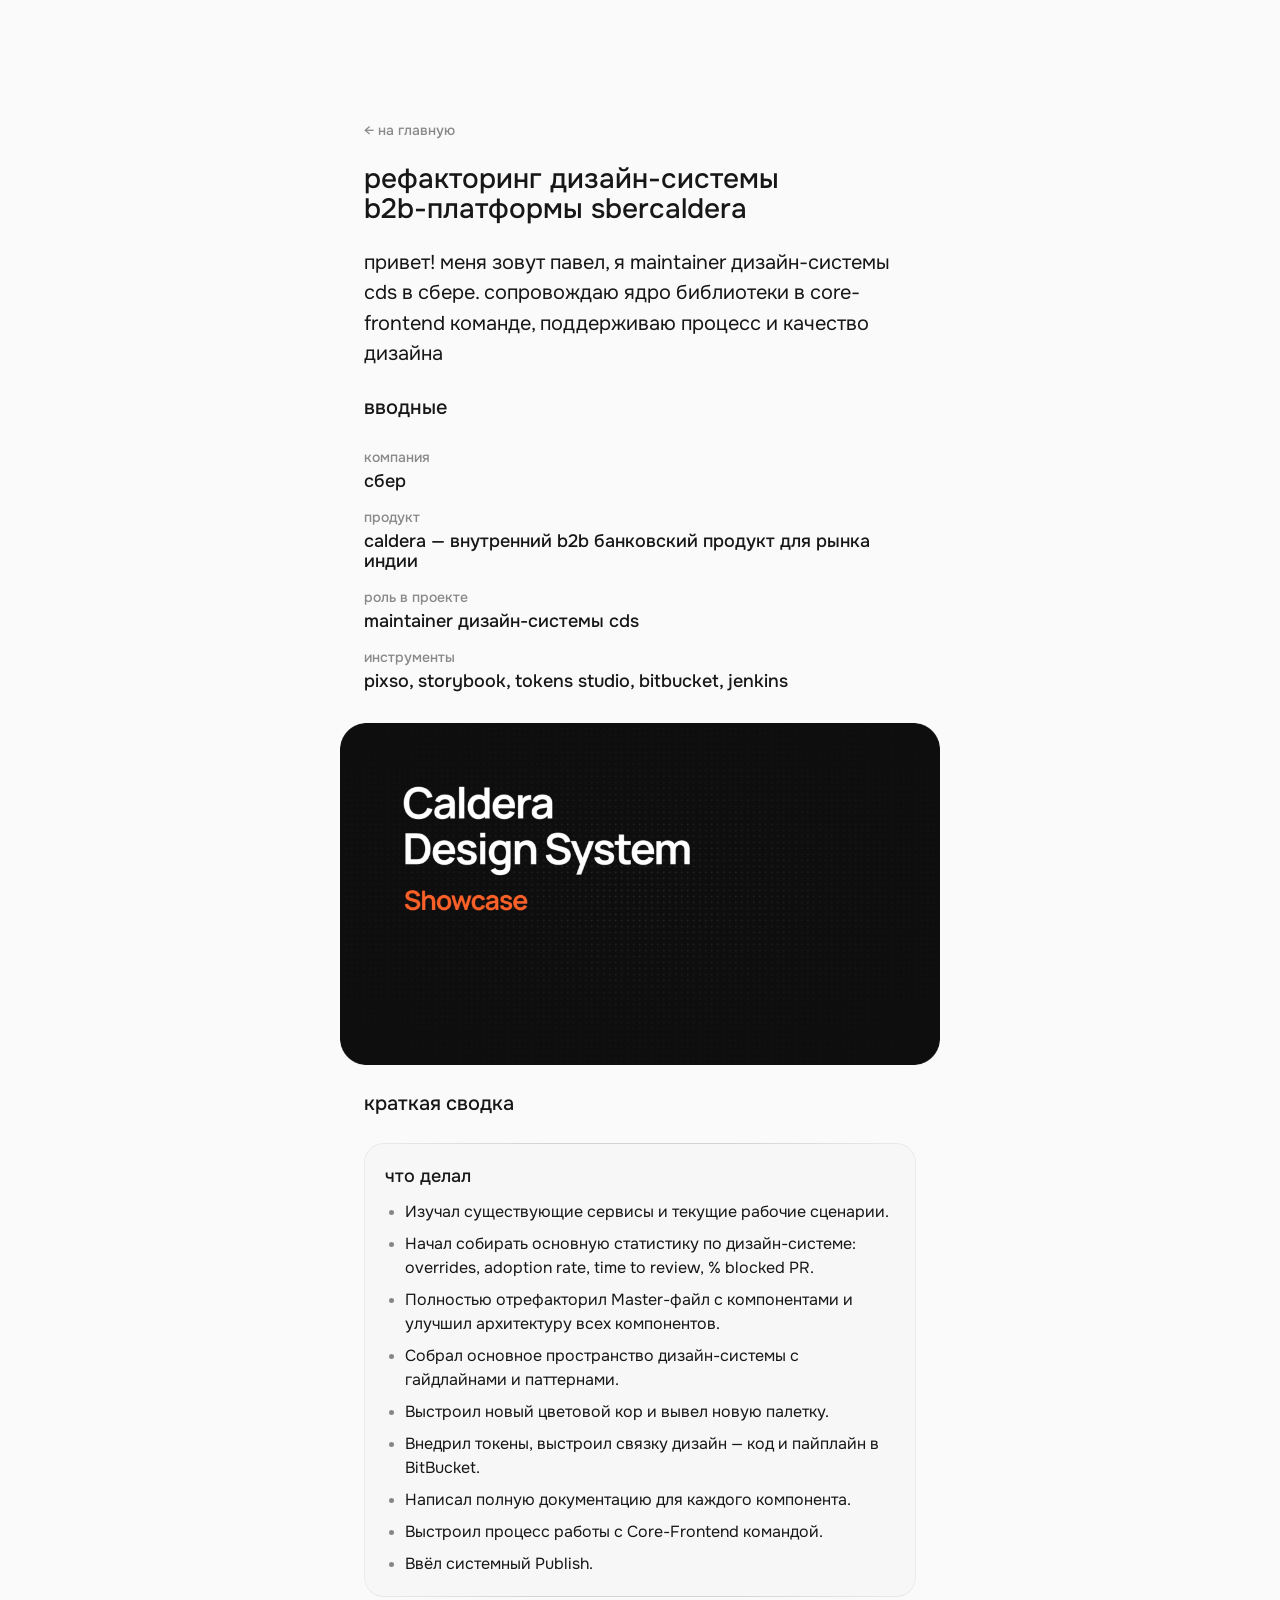
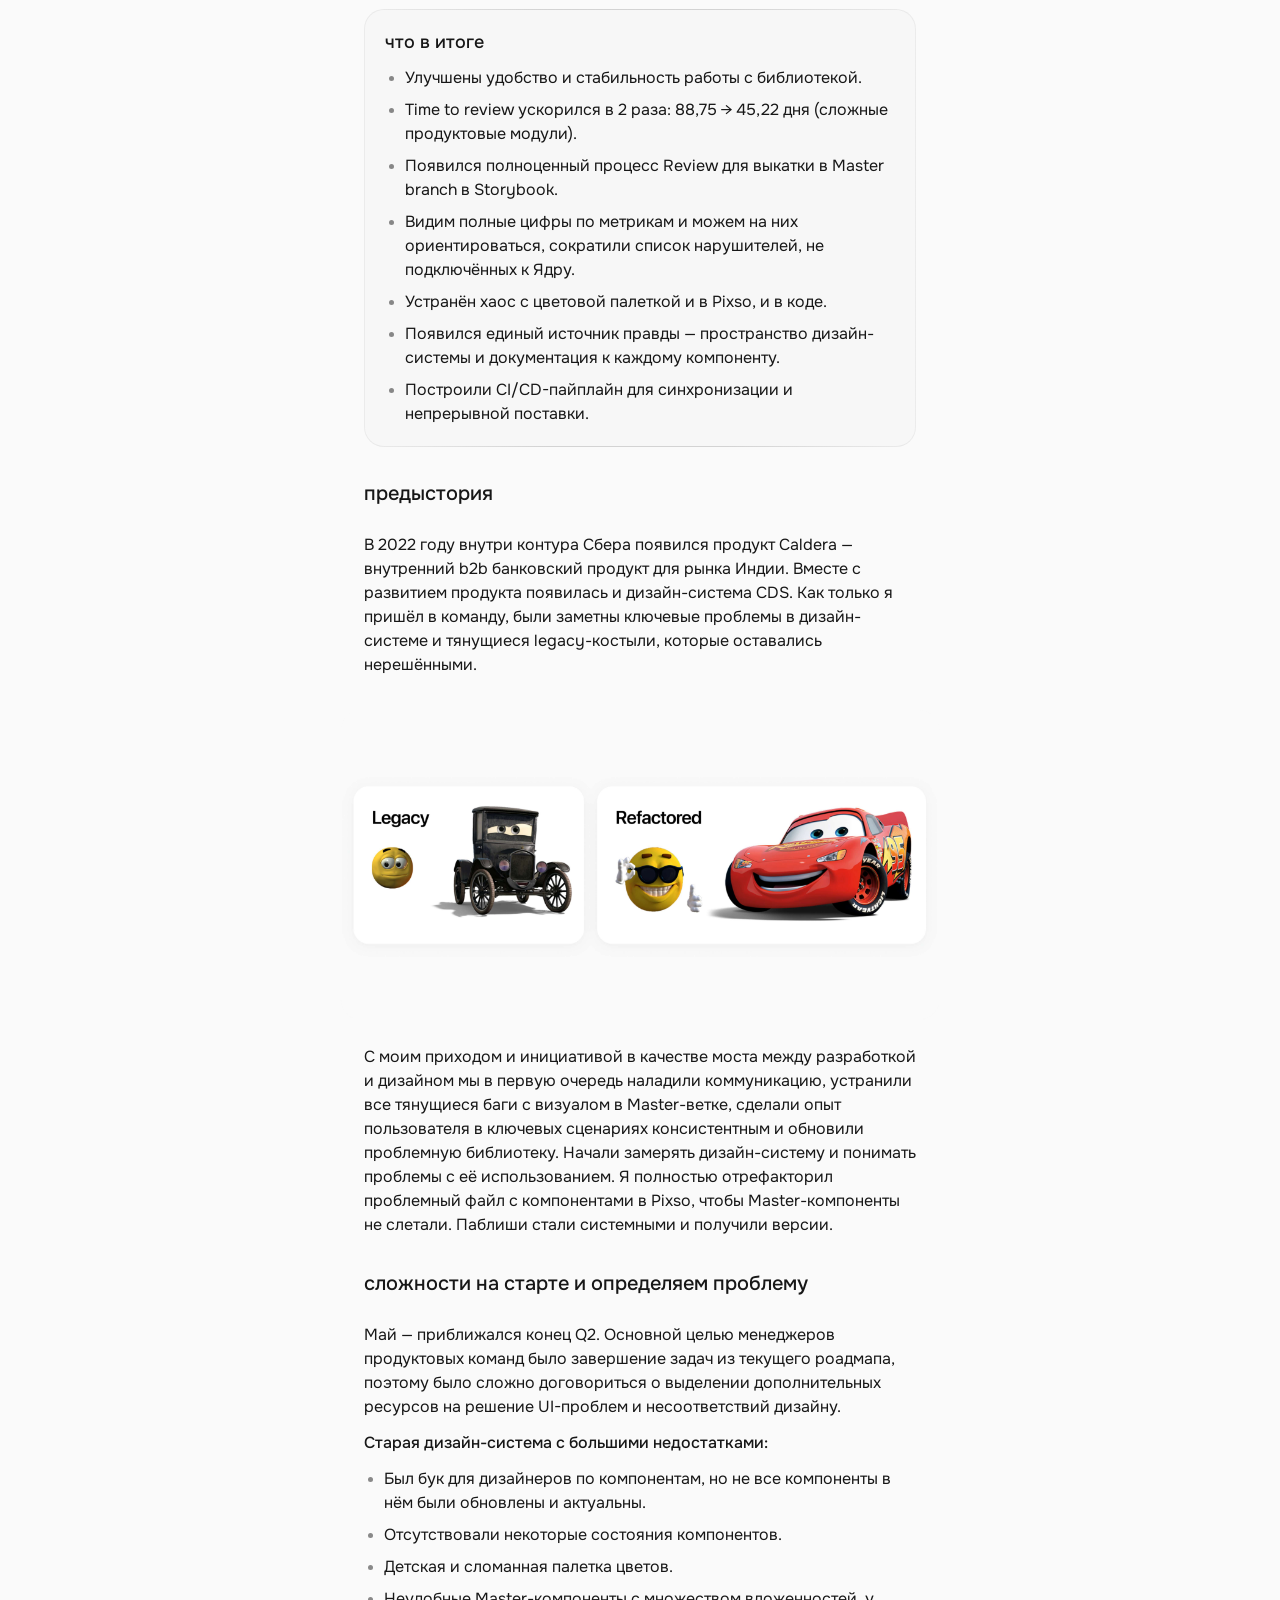
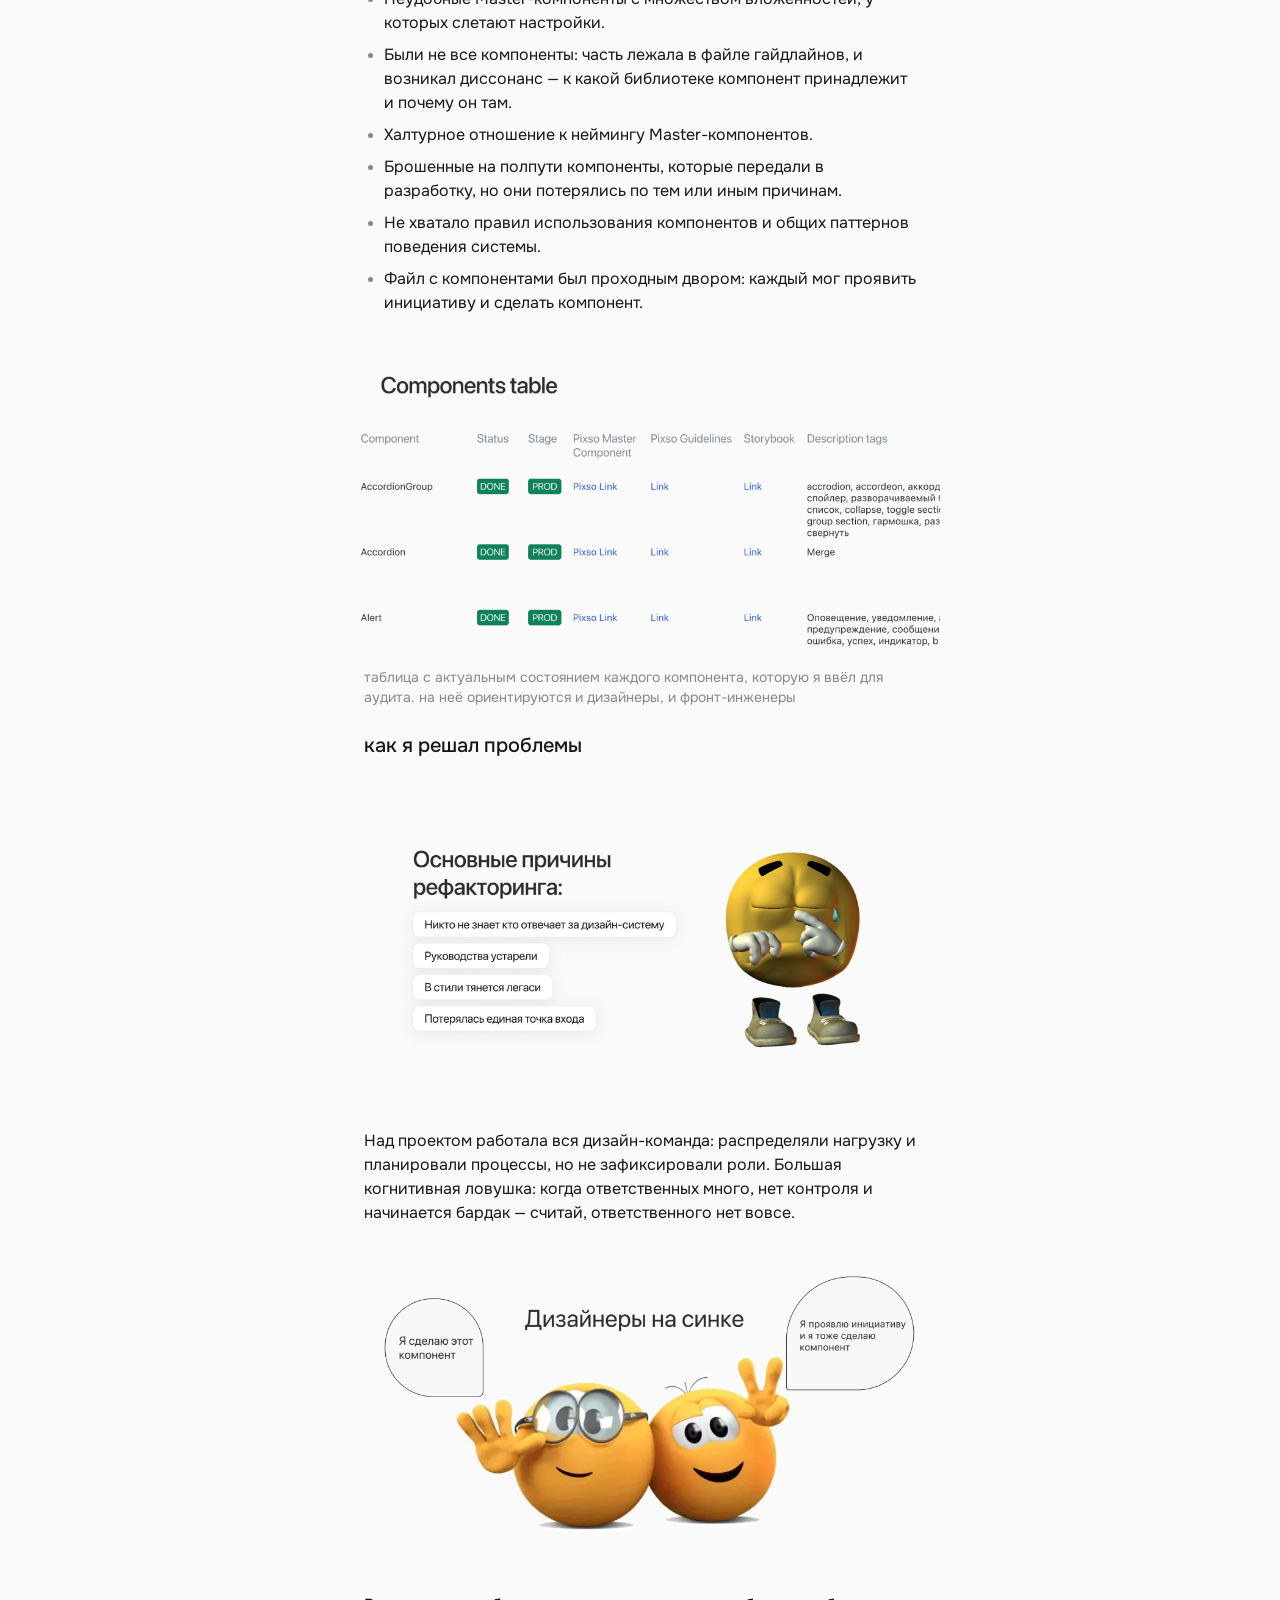
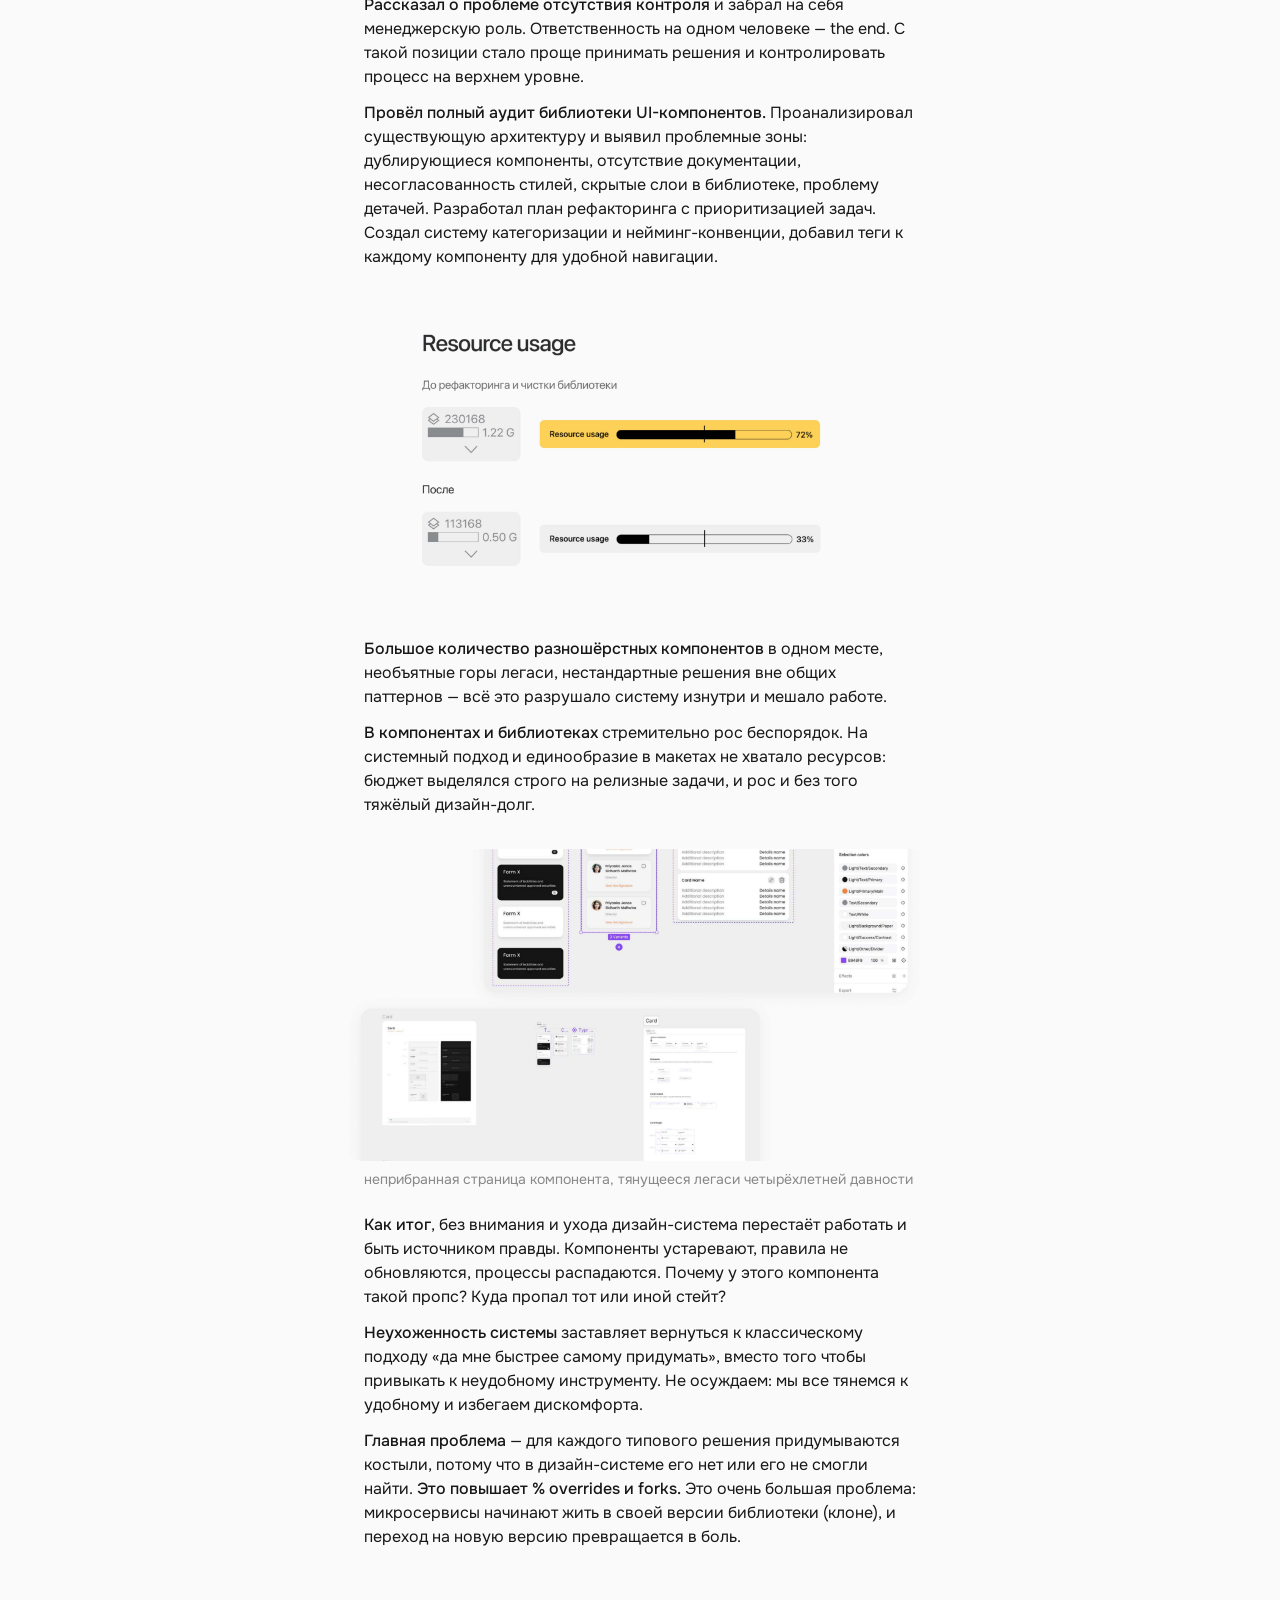
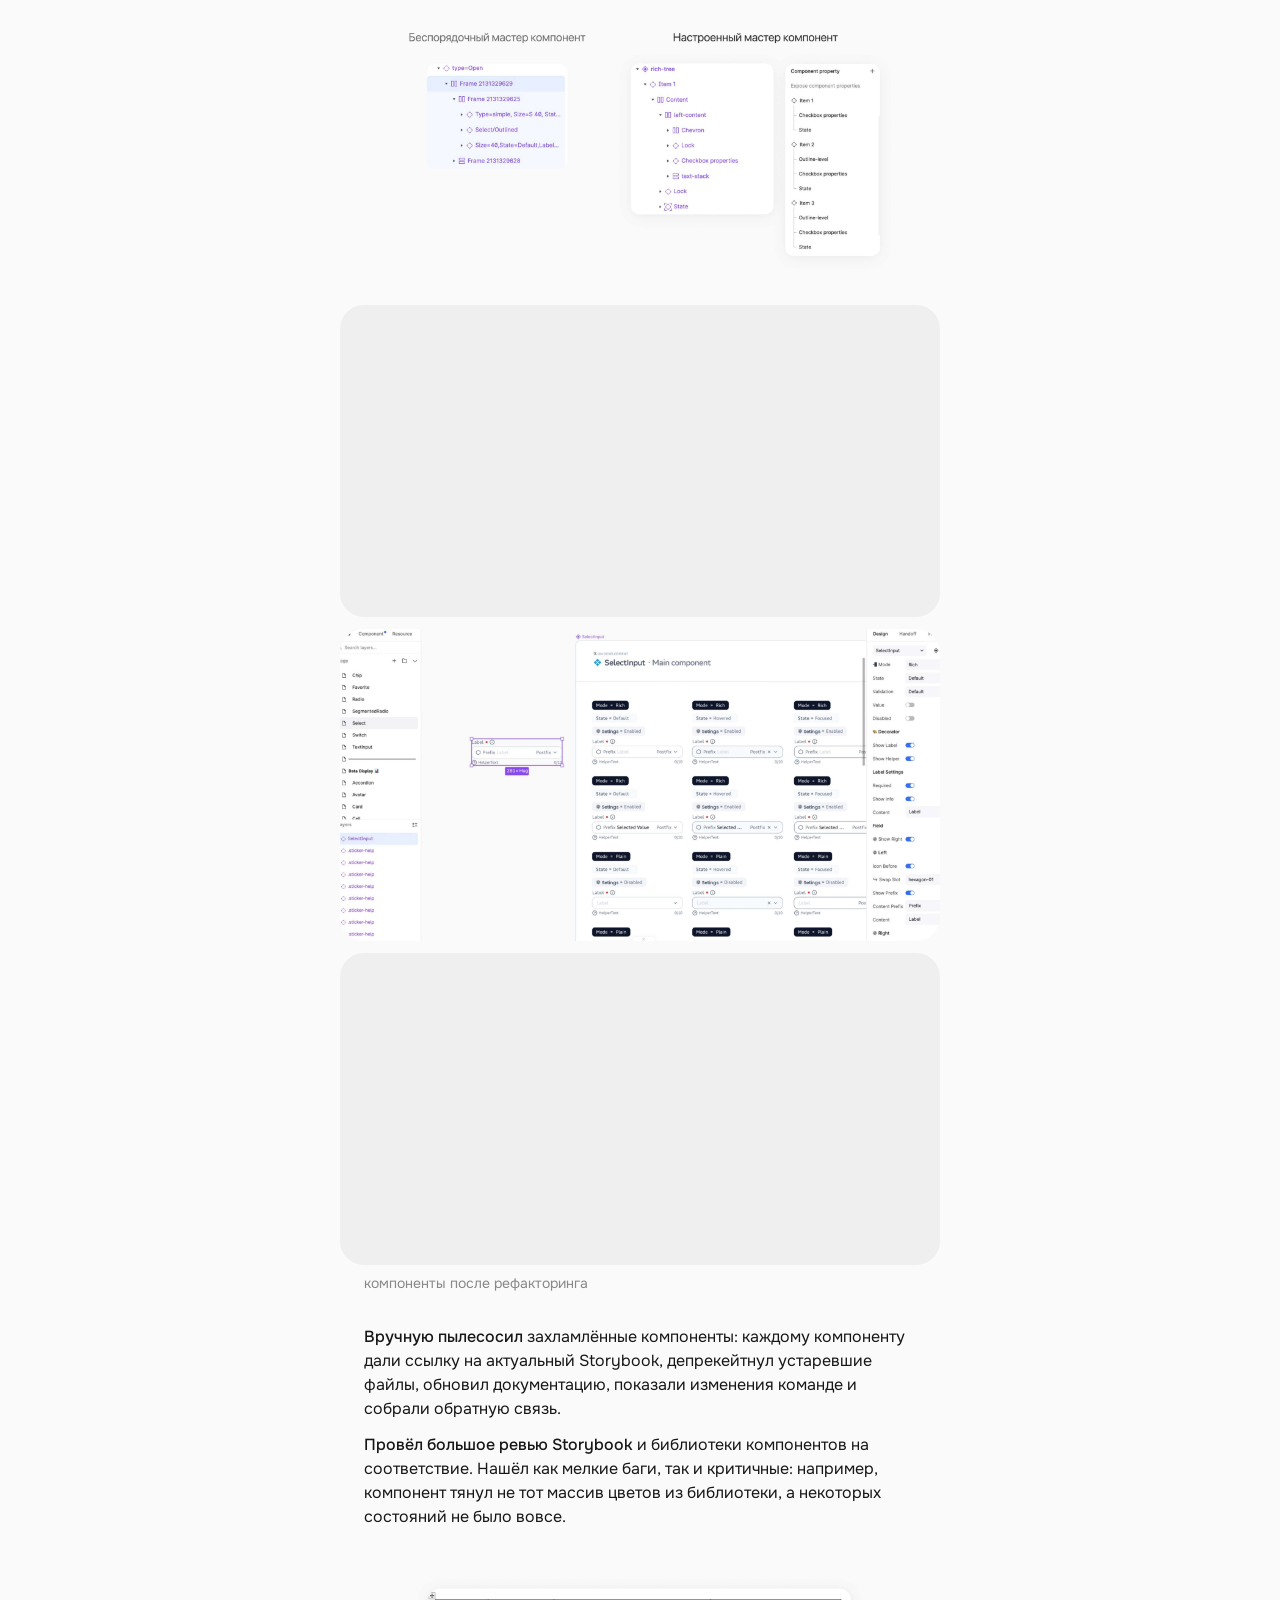
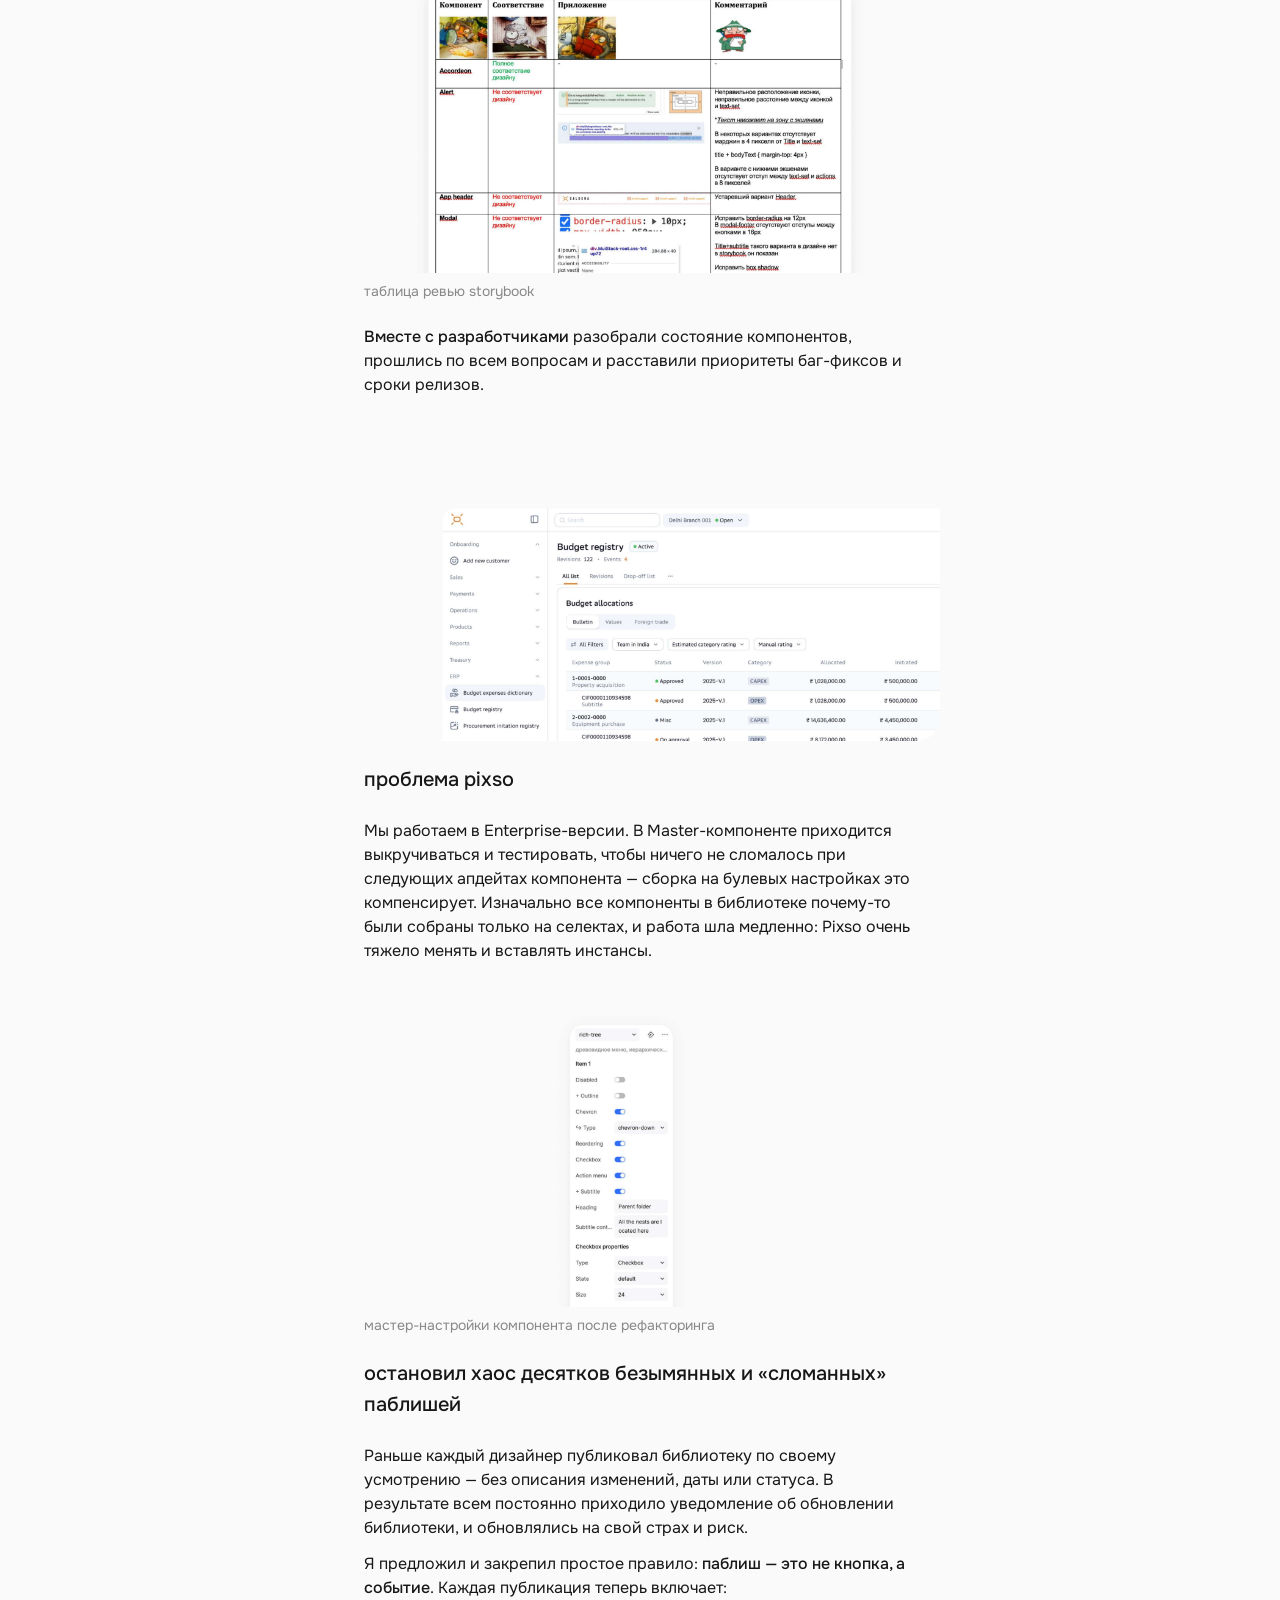
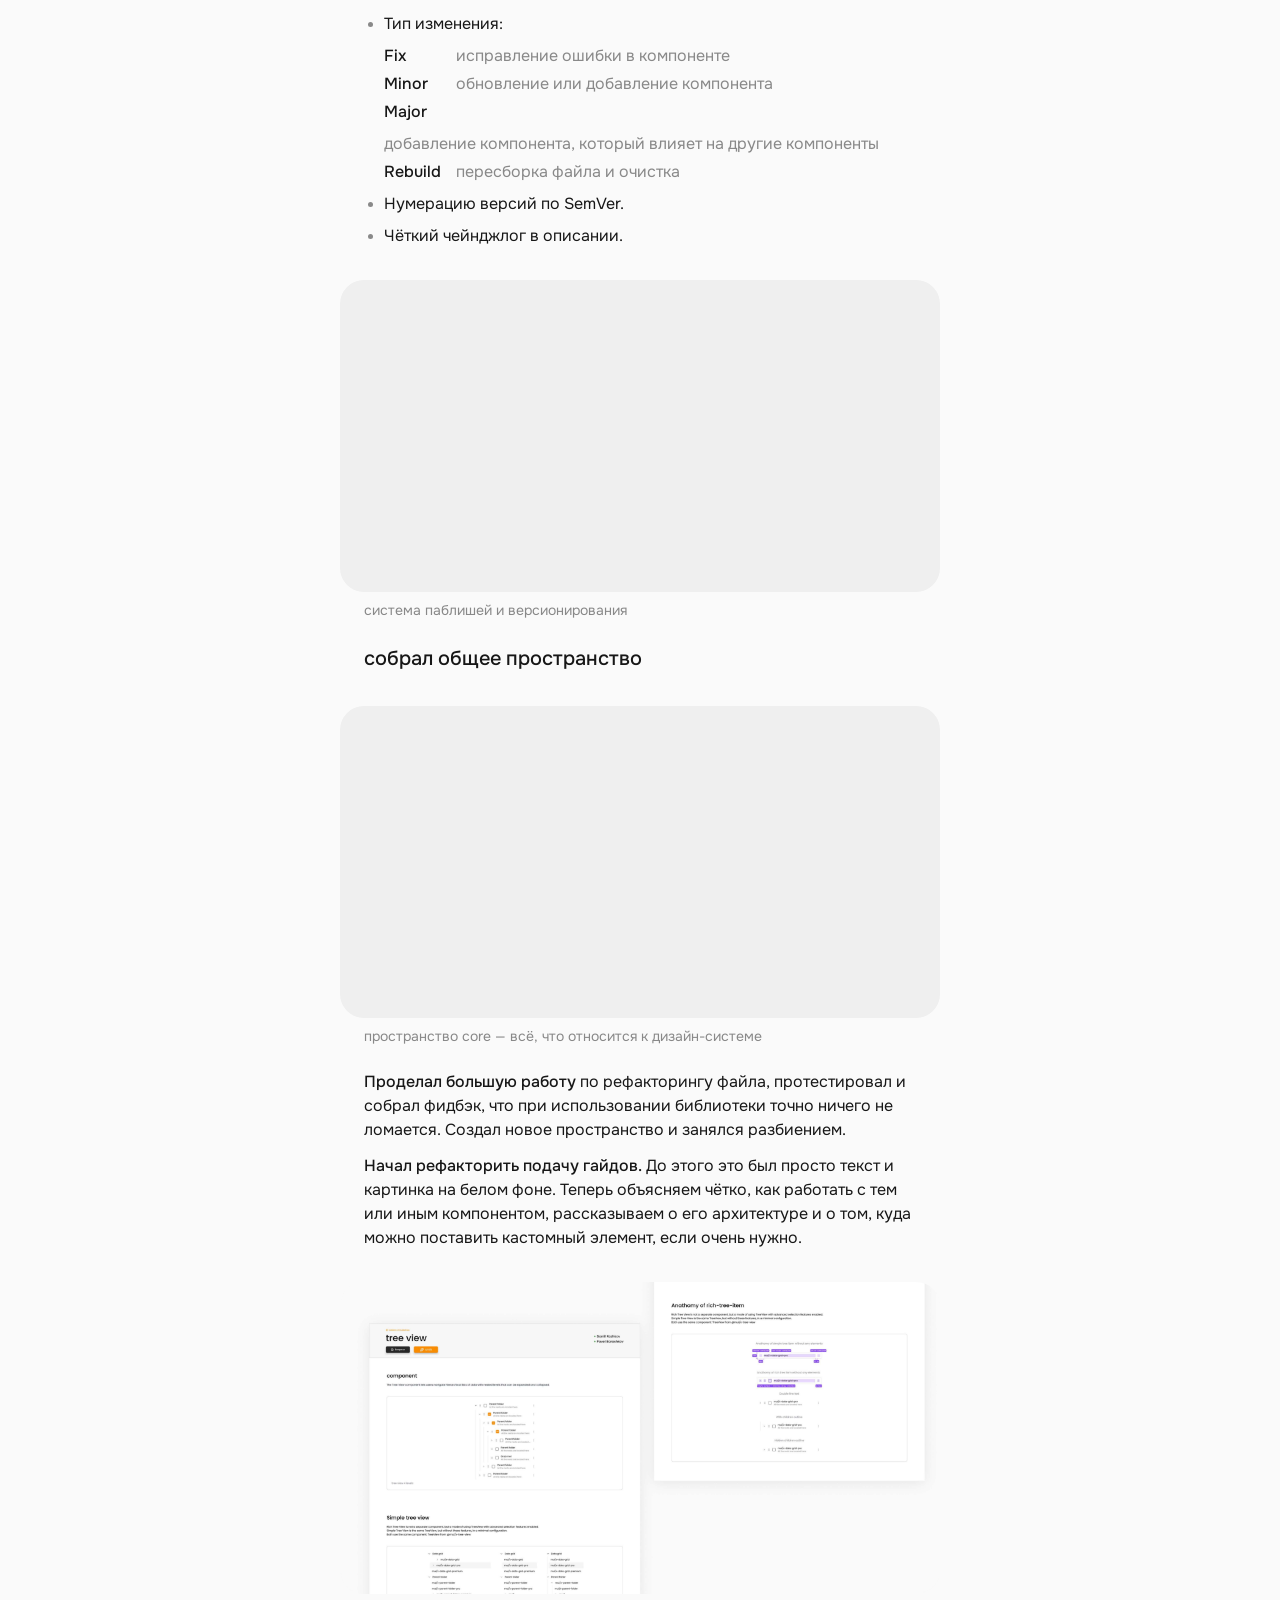
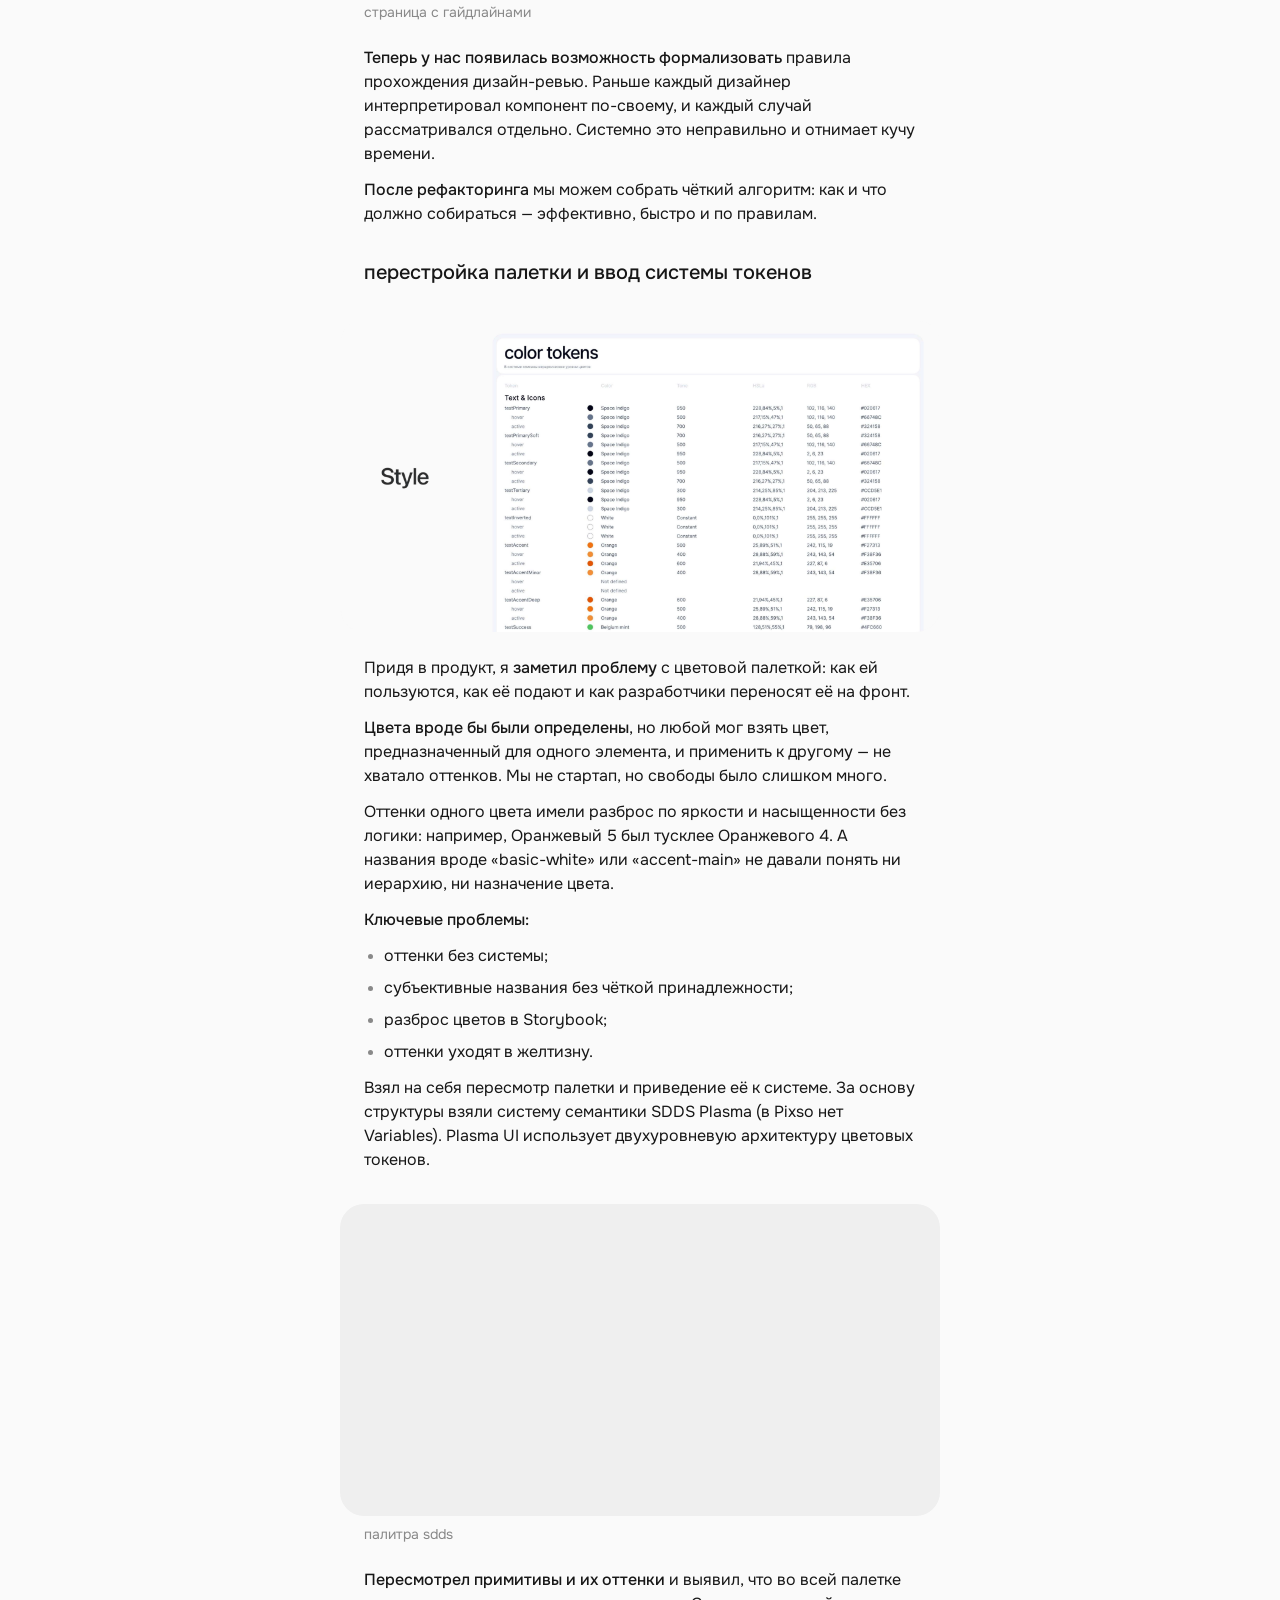
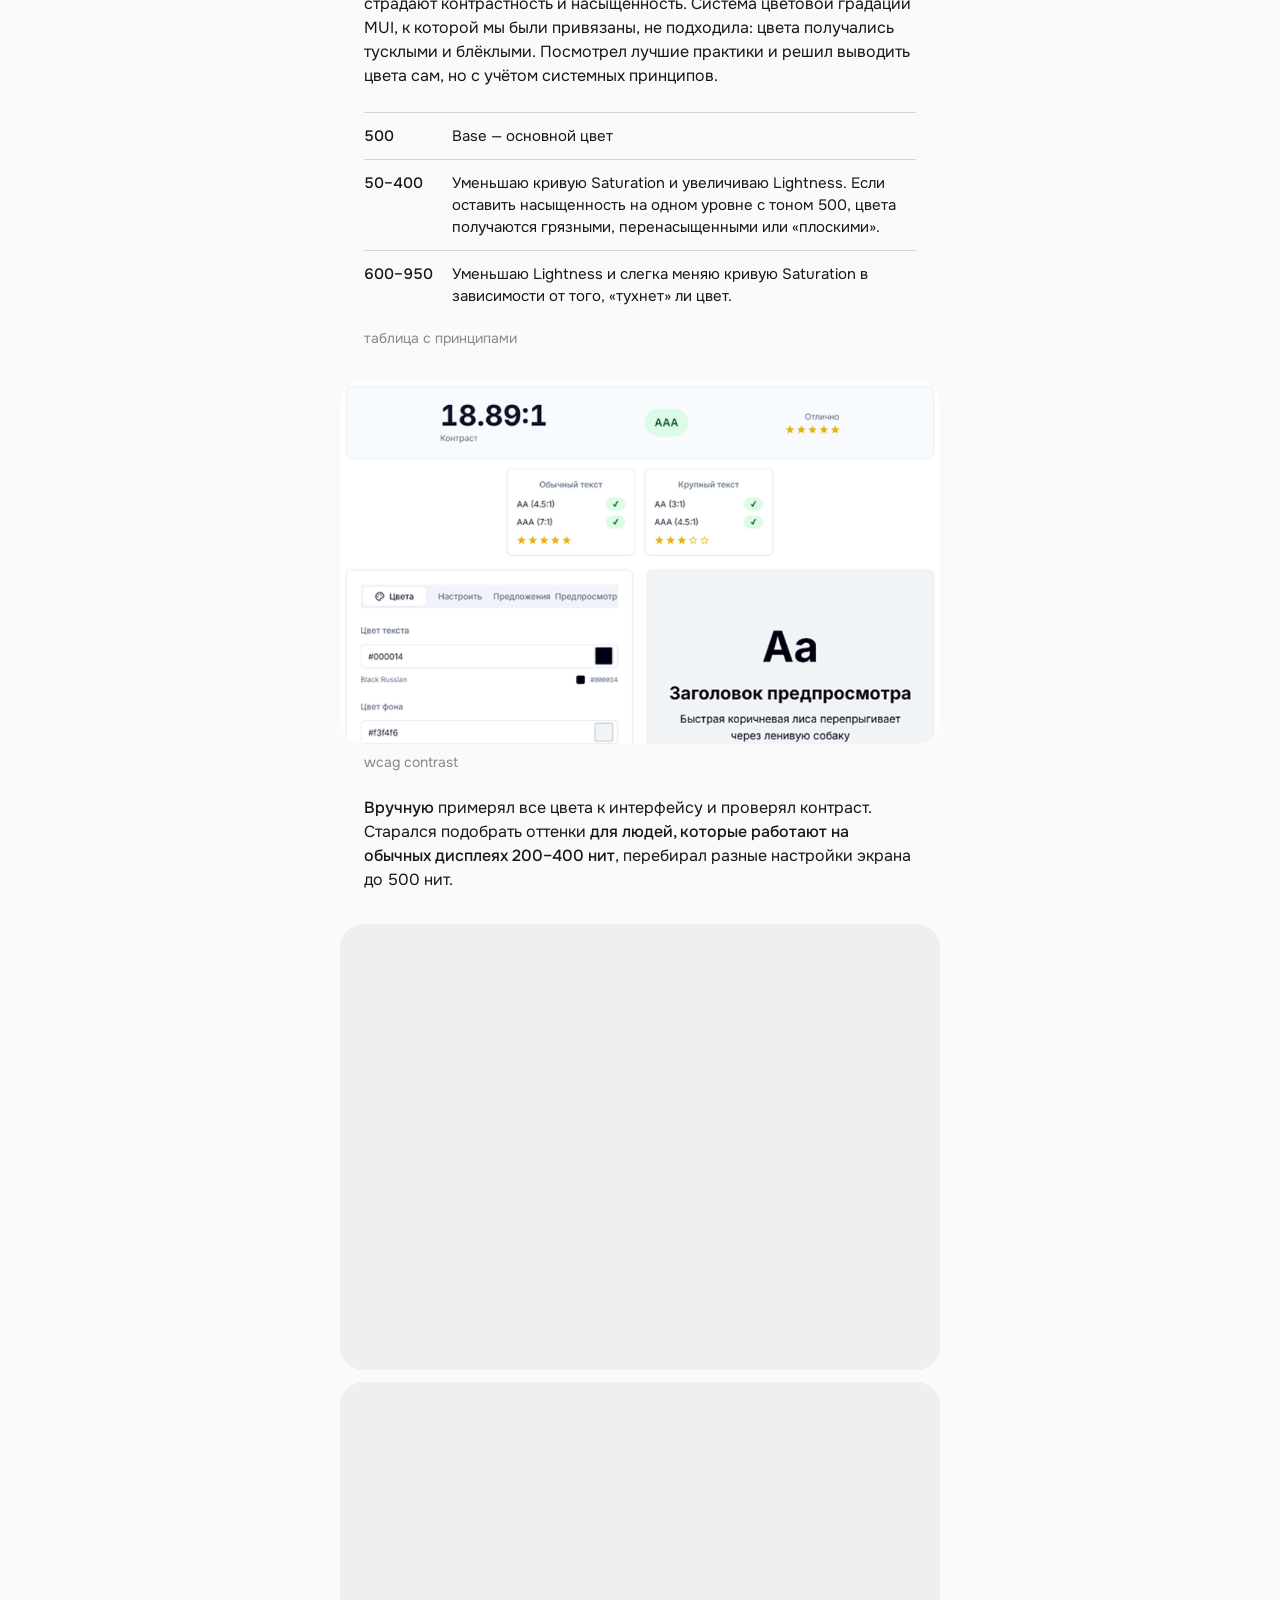
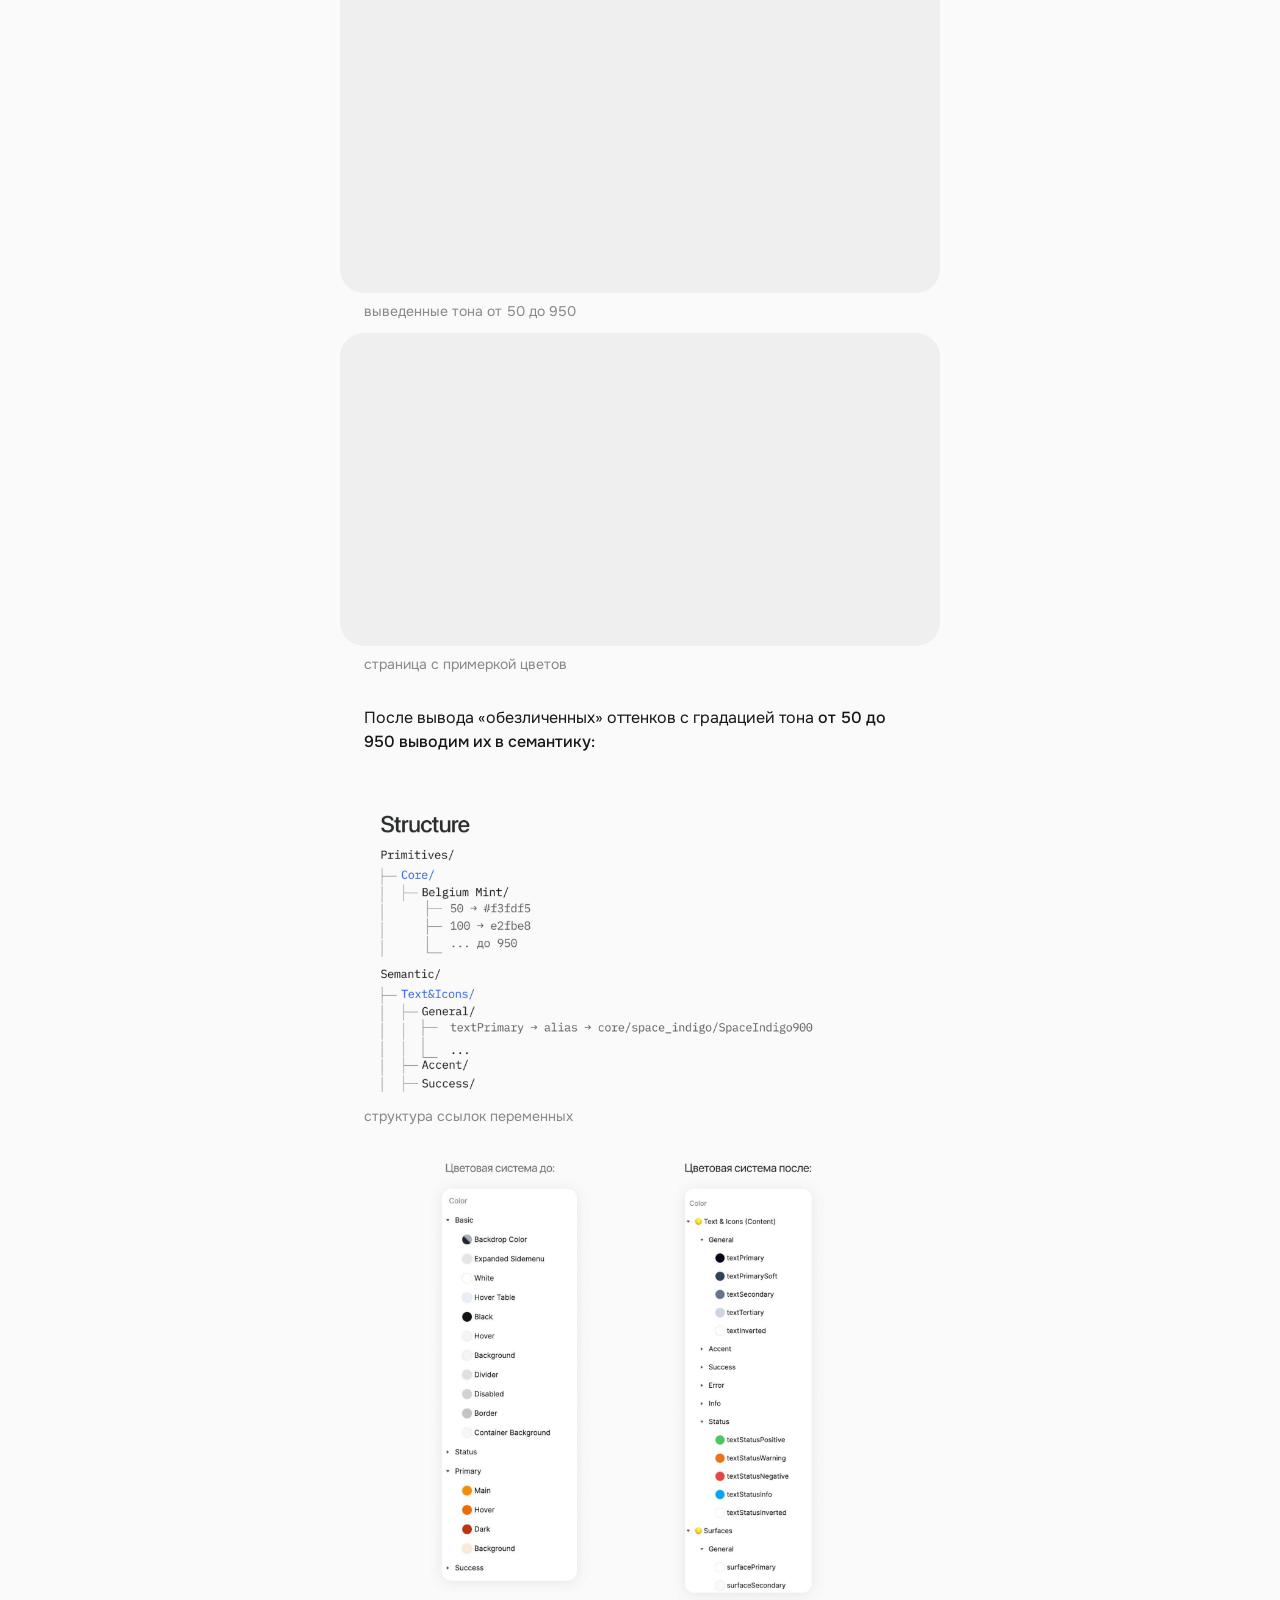
==== case-cds.html @ 3afb108a "Страница кейса CDS: рефакторинг дизайн-системы SberCaldera Co-Authored-By: Claude Opus 5.5 <noreply@" ====
<!doctype html>
<html lang="ru">
<head>
  <meta charset="utf-8">
  <meta name="viewport" content="width=device-width, initial-scale=1, viewport-fit=cover">
  <title>Рефакторинг дизайн-системы CDS — Павел Барашков</title>
  <meta name="description" content="Рефакторинг дизайн-системы CDS B2B-платформы SberCaldera: аудит, новая палитра и токены, процесс паблишей, CI/CD-пайплайн.">
  <link rel="preconnect" href="https://fonts.googleapis.com">
  <link rel="preconnect" href="https://fonts.gstatic.com" crossorigin>
  <link rel="stylesheet" href="https://fonts.googleapis.com/css2?family=Onest:wght@400;500;600&display=swap">
  <link rel="stylesheet" href="styles.css">
</head>
<body>
<main class="page">

  <header class="cs-head">
    <a class="back" href="index.html">← на главную</a>
    <h1>рефакторинг дизайн-системы b2b-платформы sbercaldera</h1>
    <p class="cs-lead">привет! меня зовут павел, я maintainer дизайн-системы cds в сбере. сопровождаю ядро библиотеки в core-frontend команде, поддерживаю процесс и качество дизайна</p>
  </header>

  <section class="cs-block">
    <h2>вводные</h2>
    <dl class="facts">
      <div class="fact"><dt>компания</dt><dd>сбер</dd></div>
      <div class="fact"><dt>продукт</dt><dd>caldera — внутренний b2b банковский продукт для рынка индии</dd></div>
      <div class="fact"><dt>роль в проекте</dt><dd>maintainer дизайн-системы cds</dd></div>
      <div class="fact"><dt>инструменты</dt><dd>pixso, storybook, tokens studio, bitbucket, jenkins</dd></div>
    </dl>
  </section>

  <figure class="cs-figure"><img src="images/cds/01.jpg" alt="Caldera Design System — обложка кейса" width="3932" height="2238"></figure>

  <section class="cs-block cs-block--after-img">
    <h2>краткая сводка</h2>
    <div class="cs-summary">
      <div class="cs-text">
        <h3>что делал</h3>
        <ul>
          <li>Изучал существующие сервисы и текущие рабочие сценарии.</li>
          <li>Начал собирать основную статистику по дизайн-системе: overrides, adoption rate, time to review, % blocked PR.</li>
          <li>Полностью отрефакторил Master-файл с компонентами и улучшил архитектуру всех компонентов.</li>
          <li>Собрал основное пространство дизайн-системы с гайдлайнами и паттернами.</li>
          <li>Выстроил новый цветовой кор и вывел новую палетку.</li>
          <li>Внедрил токены, выстроил связку дизайн — код и пайплайн в BitBucket.</li>
          <li>Написал полную документацию для каждого компонента.</li>
          <li>Выстроил процесс работы с Core-Frontend командой.</li>
          <li>Ввёл системный Publish.</li>
        </ul>
      </div>
      <div class="cs-text">
        <h3>что в итоге</h3>
        <ul>
          <li>Улучшены удобство и стабильность работы с библиотекой.</li>
          <li>Time to review ускорился в 2 раза: 88,75 → 45,22 дня (сложные продуктовые модули).</li>
          <li>Появился полноценный процесс Review для выкатки в Master branch в Storybook.</li>
          <li>Видим полные цифры по метрикам и можем на них ориентироваться, сократили список нарушителей, не подключённых к Ядру.</li>
          <li>Устранён хаос с цветовой палеткой и в Pixso, и в коде.</li>
          <li>Появился единый источник правды — пространство дизайн-системы и документация к каждому компоненту.</li>
          <li>Построили CI/CD-пайплайн для синхронизации и непрерывной поставки.</li>
        </ul>
      </div>
    </div>
  </section>

  <section class="cs-block">
    <h2>предыстория</h2>
    <div class="cs-text">
      <p>В 2022 году внутри контура Сбера появился продукт Caldera — внутренний b2b банковский продукт для рынка Индии. Вместе с развитием продукта появилась и дизайн-система CDS. Как только я пришёл в команду, были заметны ключевые проблемы в дизайн-системе и тянущиеся legacy-костыли, которые оставались нерешёнными.</p>
    </div>
  </section>

  <figure class="cs-figure"><img src="images/cds/02.jpg" alt="Legacy и Refactored — дизайн-система до и после" width="3932" height="2045" loading="lazy" decoding="async"></figure>

  <section class="cs-block cs-block--after-img">
    <div class="cs-text">
      <p>С моим приходом и инициативой в качестве моста между разработкой и дизайном мы в первую очередь наладили коммуникацию, устранили все тянущиеся баги с визуалом в Master-ветке, сделали опыт пользователя в ключевых сценариях консистентным и обновили проблемную библиотеку. Начали замерять дизайн-систему и понимать проблемы с её использованием. Я полностью отрефакторил проблемный файл с компонентами в Pixso, чтобы Master-компоненты не слетали. Паблиши стали системными и получили версии.</p>
    </div>
  </section>

  <section class="cs-block">
    <h2>сложности на старте и определяем проблему</h2>
    <div class="cs-text">
      <p>Май — приближался конец Q2. Основной целью менеджеров продуктовых команд было завершение задач из текущего роадмапа, поэтому было сложно договориться о выделении дополнительных ресурсов на решение UI-проблем и несоответствий дизайну.</p>
      <p><b>Старая дизайн-система с большими недостатками:</b></p>
      <ul>
        <li>Был бук для дизайнеров по компонентам, но не все компоненты в нём были обновлены и актуальны.</li>
        <li>Отсутствовали некоторые состояния компонентов.</li>
        <li>Детская и сломанная палетка цветов.</li>
        <li>Неудобные Master-компоненты с множеством вложенностей, у которых слетают настройки.</li>
        <li>Были не все компоненты: часть лежала в файле гайдлайнов, и возникал диссонанс — к какой библиотеке компонент принадлежит и почему он там.</li>
        <li>Халтурное отношение к неймингу Master-компонентов.</li>
        <li>Брошенные на полпути компоненты, которые передали в разработку, но они потерялись по тем или иным причинам.</li>
        <li>Не хватало правил использования компонентов и общих паттернов поведения системы.</li>
        <li>Файл с компонентами был проходным двором: каждый мог проявить инициативу и сделать компонент.</li>
      </ul>
    </div>
  </section>

  <figure class="cs-figure">
    <img src="images/cds/03.jpg" alt="Таблица состояния компонентов" width="3932" height="2045" loading="lazy" decoding="async">
    <figcaption>таблица с актуальным состоянием каждого компонента, которую я ввёл для аудита. на неё ориентируются и дизайнеры, и фронт-инженеры</figcaption>
  </figure>

  <section class="cs-block cs-block--after-img">
    <h2>как я решал проблемы</h2>
  </section>

  <figure class="cs-figure"><img src="images/cds/04.jpg" alt="Основные причины рефакторинга" width="3932" height="2045" loading="lazy" decoding="async"></figure>

  <section class="cs-block cs-block--after-img">
    <div class="cs-text">
      <p>Над проектом работала вся дизайн-команда: распределяли нагрузку и планировали процессы, но не зафиксировали роли. Большая когнитивная ловушка: когда ответственных много, нет контроля и начинается бардак — считай, ответственного нет вовсе.</p>
    </div>
  </section>

  <figure class="cs-figure"><img src="images/cds/05.jpg" alt="Дизайнеры на синке" width="3932" height="2045" loading="lazy" decoding="async"></figure>

  <section class="cs-block cs-block--after-img">
    <div class="cs-text">
      <p><b>Рассказал о проблеме отсутствия контроля</b> и забрал на себя менеджерскую роль. Ответственность на одном человеке — the end. С такой позиции стало проще принимать решения и контролировать процесс на верхнем уровне.</p>
      <p><b>Провёл полный аудит библиотеки UI-компонентов.</b> Проанализировал существующую архитектуру и выявил проблемные зоны: дублирующиеся компоненты, отсутствие документации, несогласованность стилей, скрытые слои в библиотеке, проблему детачей. Разработал план рефакторинга с приоритизацией задач. Создал систему категоризации и нейминг-конвенции, добавил теги к каждому компоненту для удобной навигации.</p>
    </div>
  </section>

  <figure class="cs-figure"><img src="images/cds/06.jpg" alt="Resource usage до и после рефакторинга библиотеки" width="3932" height="2044" loading="lazy" decoding="async"></figure>

  <section class="cs-block cs-block--after-img">
    <div class="cs-text">
      <p><b>Большое количество разношёрстных компонентов</b> в одном месте, необъятные горы легаси, нестандартные решения вне общих паттернов — всё это разрушало систему изнутри и мешало работе.</p>
      <p><b>В компонентах и библиотеках</b> стремительно рос беспорядок. На системный подход и единообразие в макетах не хватало ресурсов: бюджет выделялся строго на релизные задачи, и рос и без того тяжёлый дизайн-долг.</p>
    </div>
  </section>

  <figure class="cs-figure">
    <img src="images/cds/07.jpg" alt="Неприбранная страница компонента" width="3932" height="2045" loading="lazy" decoding="async">
    <figcaption>неприбранная страница компонента, тянущееся легаси четырёхлетней давности</figcaption>
  </figure>

  <section class="cs-block cs-block--after-img">
    <div class="cs-text">
      <p><b>Как итог</b>, без внимания и ухода дизайн-система перестаёт работать и быть источником правды. Компоненты устаревают, правила не обновляются, процессы распадаются. Почему у этого компонента такой пропс? Куда пропал тот или иной стейт?</p>
      <p><b>Неухоженность системы</b> заставляет вернуться к классическому подходу «да мне быстрее самому придумать», вместо того чтобы привыкать к неудобному инструменту. Не осуждаем: мы все тянемся к удобному и избегаем дискомфорта.</p>
      <p><b>Главная проблема</b> — для каждого типового решения придумываются костыли, потому что в дизайн-системе его нет или его не смогли найти. <b>Это повышает % overrides и forks.</b> Это очень большая проблема: микросервисы начинают жить в своей версии библиотеки (клоне), и переход на новую версию превращается в боль.</p>
    </div>
  </section>

  <div class="cs-gallery">
    <figure class="cs-figure"><img src="images/cds/08.jpg" alt="Беспроблемный и настраиваемый мастер-компонент" width="3932" height="2045" loading="lazy" decoding="async"></figure>
    <figure class="cs-figure"><img src="images/cds/09.jpg" alt="Настройки компонента после рефакторинга" width="3932" height="2044" loading="lazy" decoding="async"></figure>
    <figure class="cs-figure"><img src="images/cds/10.jpg" alt="Варианты компонента после рефакторинга" width="3932" height="2044" loading="lazy" decoding="async"></figure>
    <figure class="cs-figure">
      <img src="images/cds/11.jpg" alt="Компонент списка после рефакторинга" width="3932" height="2045" loading="lazy" decoding="async">
      <figcaption>компоненты после рефакторинга</figcaption>
    </figure>
  </div>

  <section class="cs-block">
    <div class="cs-text">
      <p><b>Вручную пылесосил</b> захламлённые компоненты: каждому компоненту дали ссылку на актуальный Storybook, депрекейтнул устаревшие файлы, обновил документацию, показали изменения команде и собрали обратную связь.</p>
      <p><b>Провёл большое ревью Storybook</b> и библиотеки компонентов на соответствие. Нашёл как мелкие баги, так и критичные: например, компонент тянул не тот массив цветов из библиотеки, а некоторых состояний не было вовсе.</p>
    </div>
  </section>

  <figure class="cs-figure">
    <img src="images/cds/12.jpg" alt="Таблица ревью Storybook" width="3932" height="2044" loading="lazy" decoding="async">
    <figcaption>таблица ревью storybook</figcaption>
  </figure>

  <section class="cs-block cs-block--after-img">
    <div class="cs-text">
      <p><b>Вместе с разработчиками</b> разобрали состояние компонентов, прошлись по всем вопросам и расставили приоритеты баг-фиксов и сроки релизов.</p>
    </div>
  </section>

  <figure class="cs-figure"><img src="images/cds/13.jpg" alt="Экран продукта Caldera на обновлённых компонентах" width="3932" height="2045" loading="lazy" decoding="async"></figure>

  <section class="cs-block cs-block--after-img">
    <h2>проблема pixso</h2>
    <div class="cs-text">
      <p>Мы работаем в Enterprise-версии. В Master-компоненте приходится выкручиваться и тестировать, чтобы ничего не сломалось при следующих апдейтах компонента — сборка на булевых настройках это компенсирует. Изначально все компоненты в библиотеке почему-то были собраны только на селектах, и работа шла медленно: Pixso очень тяжело менять и вставлять инстансы.</p>
    </div>
  </section>

  <figure class="cs-figure">
    <img src="images/cds/14.jpg" alt="Мастер-настройки компонента" width="3932" height="2045" loading="lazy" decoding="async">
    <figcaption>мастер-настройки компонента после рефакторинга</figcaption>
  </figure>

  <section class="cs-block cs-block--after-img">
    <h2>остановил хаос десятков безымянных и «сломанных» паблишей</h2>
    <div class="cs-text">
      <p>Раньше каждый дизайнер публиковал библиотеку по своему усмотрению — без описания изменений, даты или статуса. В результате всем постоянно приходило уведомление об обновлении библиотеки, и обновлялись на свой страх и риск.</p>
      <p>Я предложил и закрепил простое правило: <b>паблиш — это не кнопка, а событие</b>. Каждая публикация теперь включает:</p>
      <ul>
        <li>Тип изменения:
          <dl class="cs-terms">
            <div><dt>Fix</dt><dd>исправление ошибки в компоненте</dd></div>
            <div><dt>Minor</dt><dd>обновление или добавление компонента</dd></div>
            <div><dt>Major</dt><dd>добавление компонента, который влияет на другие компоненты</dd></div>
            <div><dt>Rebuild</dt><dd>пересборка файла и очистка</dd></div>
          </dl>
        </li>
        <li>Нумерацию версий по SemVer.</li>
        <li>Чёткий чейнджлог в описании.</li>
      </ul>
    </div>
  </section>

  <figure class="cs-figure">
    <img src="images/cds/15.jpg" alt="Ветка версий библиотеки" width="3932" height="2045" loading="lazy" decoding="async">
    <figcaption>система паблишей и версионирования</figcaption>
  </figure>

  <section class="cs-block cs-block--after-img">
    <h2>собрал общее пространство</h2>
  </section>

  <figure class="cs-figure">
    <img src="images/cds/16.jpg" alt="Пространство CDS Core Libraries" width="3932" height="2044" loading="lazy" decoding="async">
    <figcaption>пространство core — всё, что относится к дизайн-системе</figcaption>
  </figure>

  <section class="cs-block cs-block--after-img">
    <div class="cs-text">
      <p><b>Проделал большую работу</b> по рефакторингу файла, протестировал и собрал фидбэк, что при использовании библиотеки точно ничего не ломается. Создал новое пространство и занялся разбиением.</p>
      <p><b>Начал рефакторить подачу гайдов.</b> До этого это был просто текст и картинка на белом фоне. Теперь объясняем чётко, как работать с тем или иным компонентом, рассказываем о его архитектуре и о том, куда можно поставить кастомный элемент, если очень нужно.</p>
    </div>
  </section>

  <figure class="cs-figure">
    <img src="images/cds/17.jpg" alt="Страница с гайдлайнами компонента" width="3932" height="2045" loading="lazy" decoding="async">
    <figcaption>страница с гайдлайнами</figcaption>
  </figure>

  <section class="cs-block cs-block--after-img">
    <div class="cs-text">
      <p><b>Теперь у нас появилась возможность формализовать</b> правила прохождения дизайн-ревью. Раньше каждый дизайнер интерпретировал компонент по-своему, и каждый случай рассматривался отдельно. Системно это неправильно и отнимает кучу времени.</p>
      <p><b>После рефакторинга</b> мы можем собрать чёткий алгоритм: как и что должно собираться — эффективно, быстро и по правилам.</p>
    </div>
  </section>

  <section class="cs-block">
    <h2>перестройка палетки и ввод системы токенов</h2>
  </section>

  <figure class="cs-figure"><img src="images/cds/18.jpg" alt="Старая палетка цветовых токенов" width="3932" height="2045" loading="lazy" decoding="async"></figure>

  <section class="cs-block cs-block--after-img">
    <div class="cs-text">
      <p>Придя в продукт, я <b>заметил проблему</b> с цветовой палеткой: как ей пользуются, как её подают и как разработчики переносят её на фронт.</p>
      <p><b>Цвета вроде бы были определены</b>, но любой мог взять цвет, предназначенный для одного элемента, и применить к другому — не хватало оттенков. Мы не стартап, но свободы было слишком много.</p>
      <p>Оттенки одного цвета имели разброс по яркости и насыщенности без логики: например, Оранжевый 5 был тусклее Оранжевого 4. А названия вроде «basic-white» или «accent-main» не давали понять ни иерархию, ни назначение цвета.</p>
      <p><b>Ключевые проблемы:</b></p>
      <ul>
        <li>оттенки без системы;</li>
        <li>субъективные названия без чёткой принадлежности;</li>
        <li>разброс цветов в Storybook;</li>
        <li>оттенки уходят в желтизну.</li>
      </ul>
      <p>Взял на себя пересмотр палетки и приведение её к системе. За основу структуры взяли систему семантики SDDS Plasma (в Pixso нет Variables). Plasma UI использует двухуровневую архитектуру цветовых токенов.</p>
    </div>
  </section>

  <figure class="cs-figure">
    <img src="images/cds/19.jpg" alt="Палитра SDDS" width="3932" height="2045" loading="lazy" decoding="async">
    <figcaption>палитра sdds</figcaption>
  </figure>

  <section class="cs-block cs-block--after-img">
    <div class="cs-text">
      <p><b>Пересмотрел примитивы и их оттенки</b> и выявил, что во всей палетке страдают контрастность и насыщенность. Система цветовой градации MUI, к которой мы были привязаны, не подходила: цвета получались тусклыми и блёклыми. Посмотрел лучшие практики и решил выводить цвета сам, но с учётом системных принципов.</p>
    </div>
    <div class="cs-table-wrap">
      <table class="cs-table">
        <caption>таблица с принципами</caption>
        <tbody>
          <tr><th scope="row">500</th><td>Base — основной цвет</td></tr>
          <tr><th scope="row">50–400</th><td>Уменьшаю кривую Saturation и увеличиваю Lightness. Если оставить насыщенность на одном уровне с тоном 500, цвета получаются грязными, перенасыщенными или «плоскими».</td></tr>
          <tr><th scope="row">600–950</th><td>Уменьшаю Lightness и слегка меняю кривую Saturation в зависимости от того, «тухнет» ли цвет.</td></tr>
        </tbody>
      </table>
    </div>
  </section>

  <figure class="cs-figure">
    <img src="images/cds/20.jpg" alt="Проверка контраста WCAG" width="3932" height="2376" loading="lazy" decoding="async">
    <figcaption>wcag contrast</figcaption>
  </figure>

  <section class="cs-block cs-block--after-img">
    <div class="cs-text">
      <p><b>Вручную</b> примерял все цвета к интерфейсу и проверял контраст. Старался подобрать оттенки <b>для людей, которые работают на обычных дисплеях 200–400 нит</b>, перебирал разные настройки экрана до 500 нит.</p>
    </div>
  </section>

  <div class="cs-gallery">
    <figure class="cs-figure"><img src="images/cds/21.jpg" alt="Настройки встроенного дисплея" width="1248" height="928" loading="lazy" decoding="async"></figure>
    <figure class="cs-figure">
      <img src="images/cds/22.jpg" alt="Обезличенные тона от 50 до 950" width="1966" height="1676" loading="lazy" decoding="async">
      <figcaption>выведенные тона от 50 до 950</figcaption>
    </figure>
    <figure class="cs-figure">
      <img src="images/cds/23.jpg" alt="Примерка цветов на интерфейсе" width="3932" height="2051" loading="lazy" decoding="async">
      <figcaption>страница с примеркой цветов</figcaption>
    </figure>
  </div>

  <section class="cs-block">
    <div class="cs-text">
      <p>После вывода «обезличенных» оттенков с градацией тона <b>от 50 до 950 выводим их в семантику:</b></p>
    </div>
  </section>

  <div class="cs-gallery">
    <figure class="cs-figure">
      <img src="images/cds/24.jpg" alt="Структура ссылок переменных: примитивы и семантика" width="3932" height="2045" loading="lazy" decoding="async">
      <figcaption>структура ссылок переменных</figcaption>
    </figure>
    <figure class="cs-figure">
      <img src="images/cds/25.jpg" alt="Систематизированная цветовая палетка" width="1966" height="1607" loading="lazy" decoding="async">
      <figcaption>систематизированная цветовая палетка</figcaption>
    </figure>
  </div>

  <section class="cs-block">
    <h2>ci/cd pipeline</h2>
    <div class="cs-text">
      <p>Для автоматизации обновления токенов и библиотеки иконок спроектировали пайплайн с учётом ограничений безопасности Сбера. Tokens Studio не поддерживает веб-хуки, поэтому предложили альтернативное решение: от добавления дизайнером SVG-файла до публикации npm-пакета в репозиторий.</p>
    </div>
  </section>

  <figure class="cs-figure">
    <img src="images/cds/26.jpg" alt="Архитектура пайплайна" width="3932" height="1157" loading="lazy" decoding="async">
    <figcaption>архитектура пайплайна</figcaption>
  </figure>

  <section class="cs-block cs-block--after-img">
    <div class="cs-text">
      <p><b>Сценарий работы дизайнера с пайплайном в BitBucket:</b></p>
      <ol>
        <li>Дизайнер создаёт новую ветку в BitBucket.</li>
        <li>Загружает SVG-файлы в папку <code>assets/icons</code>.</li>
        <li>Создаёт merge request.</li>
        <li>Разработчик апрувит merge.</li>
        <li>После мержа запускается пайплайн.</li>
      </ol>
      <p><b>Эта архитектура</b> — полностью автоматизированный пайплайн: от добавления исходного SVG-файла дизайнером до публикации готового npm-пакета в репозиторий.</p>
      <ol>
        <li><b>Автоматическая генерация кода.</b> Процесс начинается в папке <code>assets</code>, куда дизайнеры загружают новые SVG-файлы. Скрипт <code>generateIconContent.mjs</code> автоматически парсит эти файлы и генерирует код.</li>
        <li><b>API библиотеки.</b> Унифицированный компонент <code>Icon.tsx</code> — универсальная обёртка, которая динамически импортирует нужный компонент и применяет стили и типы. Файл <code>index.ts</code> агрегирует все React-компоненты и их типы и даёт чистый интерфейс для импорта.</li>
        <li><b>Документация.</b> Storybook интегрирован для визуализации: в нём галерея всех иконок, примеры использования и описание API. Разработчики быстро находят и копируют нужные компоненты.</li>
        <li><b>CI/CD и поставка — Jenkins Pipeline.</b> При обновлении кода запускается задача в Jenkins: сборка проекта (build), запуск автотестов (tests), сборка документации Storybook. Успешно прошедший пакет автоматически отправляется в Nexus-репозиторий компании для использования в продуктах.</li>
      </ol>
      <p><b>Ключевые преимущества:</b></p>
      <ul>
        <li>нет ручного написания кода при добавлении новых иконок;</li>
        <li>полная типизация (type safety);</li>
        <li>наглядная документация для команды;</li>
        <li>автоматическая доставка обновлений до конечных потребителей.</li>
      </ul>
      <p><b>Архитектура</b>, отработанная на библиотеке иконок, полностью переносится на дизайн-токены:</p>
      <ol>
        <li><b>Одинаковый процесс трансформации.</b> Кастомный скрипт читает JSON-файл с токенами и валидирует структуру. Меняется только логика.</li>
        <li><b>Пайплайн</b> построен на стандартном сборщике, разница лишь в формате исходных данных.</li>
        <li><b>Идентичный контур CI/CD.</b> Jenkins-джобы, тесты, сборка Storybook и публикация в Nexus работают независимо от входного формата. Для токенов добавляется только шаг валидации схемы и генерация кроссплатформенных форматов (CSS / SCSS / TS / Swift / XML), что вписывается в ту же ветку автоматизации.</li>
        <li><b>Масштабируемость.</b> Один и тот же пайплайн может обслуживать сразу несколько артефактов дизайн-системы: иконки, токены и даже UI-компоненты. Это снижает порог входа для новых фич, ускоряет доставку обновлений и исключает ручную синхронизацию между командами.</li>
      </ol>
    </div>
  </section>

  <figure class="cs-figure"><img src="images/cds/27.jpg" alt="SVG pipeline и JSON pipeline" width="3932" height="1157" loading="lazy" decoding="async"></figure>

  <section class="cs-block cs-block--after-img">
    <h2>что имеем в итоге</h2>
    <div class="cs-results">
      <div class="cs-result">
        <h3>библиотека иконок</h3>
        <dl>
          <div><dt>было</dt><dd>2–3 дня на добавление, ручная работа</dd></div>
          <div><dt>стало</dt><dd>минуты: загрузил, дальше пайплайн собрал</dd></div>
        </dl>
      </div>
      <div class="cs-result">
        <h3>дизайн-токены</h3>
        <dl>
          <div><dt>было</dt><dd>рассинхрон</dd></div>
          <div><dt>стало</dt><dd>100% консистентность, автоматическая сборка</dd></div>
        </dl>
      </div>
    </div>
    <div class="cs-text">
      <p><b>В совокупности:</b></p>
      <ul>
        <li>работает <b>без внешних веб-хуков</b>;</li>
        <li>валидация и тесты проходят <b>до публикации</b>, что снижает риск поломок;</li>
        <li>аудит: вся история изменений в BitBucket и логах Jenkins.</li>
      </ul>
    </div>
  </section>

  <footer class="footer">© made PB x SE, 2026</footer>
</main>
</body>
</html>
---- styles.css ----
/* Портфолио Павла Барашкова — вёрстка по макету Figma.
   Десктоп: колонка 600px по центру. Мобильная (≤640px): отступ 8px снаружи, 16px внутри карточек. */

:root {
  --bg: #fafafa;
  --card: #f7f7f7;
  --text: #171717;
  --muted: rgba(23, 23, 23, 0.5);
  --chip: #e0e0e0;
  --btn: #141414;

  /* Градиентные обводки из Figma (0.5px, внутри).
     Карточки: #bdbdbd → #585858 → #585858 → #bdbdbd, прозрачность 24%. */
  --stroke-card: linear-gradient(90deg,
    rgba(189, 189, 189, 0.24) 0%,
    rgba(88, 88, 88, 0.24) 33%,
    rgba(88, 88, 88, 0.24) 66%,
    rgba(189, 189, 189, 0.24) 100%);
  /* Кнопки: #696969 → #363636 → #363636 → #828282 */
  --stroke-btn: linear-gradient(90deg,
    #696969 -0.6%,
    #363636 33%,
    #363636 67.7%,
    #828282 101.3%);
  --placeholder: #efefef;

  --font: "Onest", system-ui, -apple-system, "Segoe UI", Roboto, sans-serif;

  --col: 600px;
  --pad: 24px;      /* внутренний отступ колонки и карточек */
  --r-card: 32px;
  --r-img: 24px;
}

* { box-sizing: border-box; }

html { -webkit-text-size-adjust: 100%; }

body {
  margin: 0;
  background: var(--bg);
  color: var(--text);
  font-family: var(--font);
  font-size: 14px;
  line-height: 20px;
  -webkit-font-smoothing: antialiased;
}

a { color: inherit; text-decoration: none; }

img { display: block; max-width: 100%; }

.page {
  width: 100%;
  max-width: var(--col);
  margin: 0 auto;
}

/* ---------- Шапка ---------- */
.hero {
  min-height: 358px;
  display: flex;
  flex-direction: column;
  justify-content: flex-end;
  gap: 24px;
  padding: 121px var(--pad) 32px;
}

.hero__intro {
  display: flex;
  flex-direction: column;
  gap: 24px;
}

.avatar {
  position: relative;
  width: 64px;
  height: 64px;
  border-radius: 20px;
  border: 0.5px solid #383838;
  overflow: hidden;
  background: linear-gradient(160deg, #3a3a3a, #121212);
  cursor: pointer;
  transform-origin: 50% 100%; /* приседает и приземляется «на ноги» */
  -webkit-tap-highlight-color: transparent;
}
.avatar:focus-visible { outline: 2px solid var(--text); outline-offset: 3px; }
.avatar img { width: 100%; height: 100%; object-fit: cover; }
.avatar::after {
  content: "";
  position: absolute;
  inset: 0;
  border-radius: inherit;
  box-shadow: inset 0 0 8px rgba(255, 255, 255, 0.32);
  pointer-events: none;
}

.hero__title {
  margin: 0;
  font-size: 24px;
  line-height: 30.16px;
  font-weight: 500;
  color: var(--muted);
}
.hero__title b { font-weight: 500; color: var(--text); }
.nowrap { white-space: nowrap; }

.links {
  display: flex;
  flex-wrap: wrap;
  gap: 8px;
}

.btn {
  position: relative;
  display: inline-flex;
  align-items: center;
  justify-content: center;
  height: 32px;
  padding: 0 13px;
  border-radius: 999px;
  border: 0.5px solid transparent;
  background:
    linear-gradient(var(--btn-fill, var(--btn)), var(--btn-fill, var(--btn))) padding-box,
    var(--stroke-btn) border-box;
  color: #fff;
  font-size: 16px;
  font-weight: 600;
  letter-spacing: -0.0384px;
  white-space: nowrap;
  box-shadow: inset 0 0 8px rgba(255, 255, 255, 0.4);
  transition: background-color 0.15s ease;
}
.btn:hover { --btn-fill: #2a2a2a; }
.btn:focus-visible { outline: 2px solid var(--text); outline-offset: 2px; }

/* ---------- Секции ---------- */
.section {
  display: flex;
  flex-direction: column;
  gap: 12px;
  padding-block: 32px;
}

.section__label {
  margin: 0;
  padding-inline: var(--pad);
  font-size: 14px;
  font-weight: 500;
  color: var(--muted);
}

.card {
  border: 0.5px solid transparent;
  background:
    linear-gradient(var(--card-fill, var(--card)), var(--card-fill, var(--card))) padding-box,
    var(--stroke-card) border-box;
  border-radius: var(--r-card);
  padding: var(--pad);
}

/* ---------- Стопки (кейсы и more): карточки прилипают и наезжают друг на друга ---------- */
.stack > .card,
.stack > .shot {
  position: sticky;
  top: calc(24px + var(--i, 0) * 12px); /* каждая следующая чуть ниже — видны края предыдущих */
  transform-origin: 50% 0;
  will-change: transform, filter;
}
/* лёгкая тень сверху, чтобы край наезжающей карточки читался */
.stack > .card + .card,
.stack > .shot + .shot { box-shadow: 0 -2px 10px rgba(23, 23, 23, 0.025); }

/* ---------- Опыт работы ---------- */
.jobs {
  display: flex;
  flex-direction: column;
  gap: 20px;
}

.job { display: flex; flex-direction: column; gap: 4px; }
.job__date { font-size: 12px; color: var(--muted); }
.job__name { font-size: 18px; font-weight: 500; }
.job__role { font-size: 14px; color: var(--muted); }

/* ---------- Кейсы ---------- */
.case {
  display: flex;
  gap: 20px;
  align-items: flex-start;
}
a.case-card { display: block; }
a.case-card:hover { --card-fill: #f4f4f4; }
a.case-card:focus-visible { outline: 2px solid var(--text); outline-offset: 2px; }

.case__text {
  flex: 1 1 0;
  min-width: 0;
  display: flex;
  flex-direction: column;
  gap: 12px;
}

.case__meta { display: flex; align-items: center; gap: 10px; }

.chip {
  display: inline-flex;
  align-items: center;
  height: 21px;
  padding: 0 8px;
  border-radius: 999px;
  background: var(--chip);
  font-size: 12px;
  line-height: 16px;
  letter-spacing: -0.0288px;
  white-space: nowrap;
}

.case__year { font-size: 12px; color: var(--muted); }

.case__body { display: flex; flex-direction: column; gap: 4px; }
.case__title { margin: 0; font-size: 18px; font-weight: 500; }
.case__desc { margin: 0; font-size: 14px; color: var(--muted); }

.case__img {
  flex: 0 0 328px;
  width: 328px;
  height: var(--h, 328px);
  border-radius: var(--r-img);
  overflow: hidden;
  background: var(--placeholder);
}
.case__img img,
.case__img video { display: block; width: 100%; height: 100%; object-fit: cover; }

/* ---------- Визуальные работы (more) ---------- */
.shot {
  position: relative;
  aspect-ratio: 344 / 328; /* пропорции карточки из мобильного макета */
  padding: 16px;
  border-radius: var(--r-img);
  border: 0.5px solid transparent;
  overflow: hidden;
  background:
    linear-gradient(var(--tone, #1c1c1c), var(--tone, #1c1c1c)) padding-box,
    var(--stroke-card) border-box;
}
.shot img,
.shot video {
  position: absolute;
  inset: 0;
  width: 100%;
  height: 100%;
  object-fit: cover;
}
/* rncb: оригинальный GIF без пережатия, кадрирование как в Figma
   (картинка 1882×1058 в карточке 344×328, сдвиг −763.5 / −420.5) */
.shot--rncb img {
  inset: auto;
  left: -221.95%;
  top: -128.2%;
  width: 547.09%;
  height: 322.56%;
  max-width: none;
  object-fit: fill;
}

.shot__title {
  position: relative;
  margin: 0;
  font-size: 14px;
  font-weight: 500;
  color: rgba(250, 250, 250, 0.4);
}
.shot--light .shot__title { color: rgba(23, 23, 23, 0.4); }

/* тег + название поверх картинки (как бейдж «в работе» у кейсов) */
.shot__meta {
  position: relative;
  display: flex;
  align-items: center;
  gap: 10px;
}

/* ---------- Футер ---------- */
.footer {
  padding: 32px var(--pad);
  font-size: 14px;
  font-weight: 500;
}

/* ---------- Страница кейса ---------- */
.back {
  display: inline-flex;
  align-self: flex-start;
  font-size: 14px;
  font-weight: 500;
  color: var(--muted);
  transition: color 0.15s ease;
}
.back:hover { color: var(--text); }

.cs-head {
  display: flex;
  flex-direction: column;
  gap: 24px;
  padding: 120px var(--pad) 24px;
}
.cs-head h1 {
  margin: 0;
  font-size: 28px;
  line-height: 30.16px;
  font-weight: 500;
  text-wrap: balance;
}
.cs-lead {
  margin: 0;
  font-size: 20px;
  line-height: 30.16px;
}

.cs-block {
  display: flex;
  flex-direction: column;
  gap: 24px;
  padding: 0 var(--pad) 32px;
}
.cs-block--after-img { padding-top: 24px; }
.cs-block h2 {
  margin: 0;
  font-size: 20px;
  line-height: 30.16px;
  font-weight: 500;
}

.facts { margin: 0; display: flex; flex-direction: column; gap: 16px; }
.fact { display: flex; flex-direction: column; gap: 4px; }
.fact dt { font-size: 14px; font-weight: 500; color: var(--muted); }
.fact dd { margin: 0; font-size: 18px; font-weight: 500; }

.cs-image {
  width: 100%;
  aspect-ratio: 1 / 1;
  border-radius: var(--r-img);
  overflow: hidden;
  background: var(--placeholder);
}
.cs-image img { width: 100%; height: 100%; object-fit: cover; }

/* ---------- Длинный кейс: текст, картинки, подписи, ссылка ---------- */
.cs-block h3 {
  margin: 0;
  font-size: 18px;
  line-height: 24px;
  font-weight: 500;
}
.cs-text {
  display: flex;
  flex-direction: column;
  gap: 12px;
  font-size: 16px;
  line-height: 24px;
}
.cs-text p { margin: 0; }
.cs-text b { font-weight: 500; }
.cs-text code {
  font-family: ui-monospace, "SF Mono", Menlo, Consolas, monospace;
  font-size: 0.875em;
  padding: 1px 6px;
  border-radius: 6px;
  background: var(--chip);
  word-break: break-word;
}
.cs-text ul {
  margin: 0;
  padding: 0;
  list-style: none;
  display: flex;
  flex-direction: column;
  gap: 8px;
}
.cs-text ul > li {
  position: relative;
  padding-left: 20px;
}
.cs-text ul > li::before {
  content: "";
  position: absolute;
  left: 4px;
  top: 10px;
  width: 5px;
  height: 5px;
  border-radius: 50%;
  background: var(--muted);
}

.cs-text ol {
  margin: 0;
  padding-left: 24px;
  display: flex;
  flex-direction: column;
  gap: 8px;
}
.cs-text ol li::marker { color: var(--muted); font-variant-numeric: tabular-nums; }

/* термины внутри списка (Fix / Minor / Major / Rebuild) */
.cs-terms { margin: 8px 0 0; display: flex; flex-direction: column; gap: 4px; }
.cs-terms div { display: flex; gap: 8px; flex-wrap: wrap; }
.cs-terms dt { font-weight: 500; min-width: 64px; }
.cs-terms dd { margin: 0; color: var(--muted); }

/* краткая сводка и итоги — карточки */
.cs-summary,
.cs-results {
  display: grid;
  grid-template-columns: 1fr;
  gap: 12px;
}
.cs-summary > .cs-text,
.cs-result {
  min-width: 0;
  padding: 20px;
  border-radius: 20px;
  border: 0.5px solid transparent;
  background:
    linear-gradient(var(--card), var(--card)) padding-box,
    var(--stroke-card) border-box;
}
.cs-results { grid-template-columns: repeat(auto-fit, minmax(220px, 1fr)); }
.cs-result { display: flex; flex-direction: column; gap: 12px; }
.cs-result dl { margin: 0; display: flex; flex-direction: column; gap: 8px; }
.cs-result dt { font-size: 14px; font-weight: 500; color: var(--muted); }
.cs-result dd { margin: 0; font-size: 16px; line-height: 24px; }

/* таблица принципов */
.cs-table-wrap { overflow-x: auto; }
.cs-table {
  width: 100%;
  border-collapse: collapse;
  font-size: 15px;
  line-height: 22px;
}
.cs-table caption {
  caption-side: bottom;
  text-align: left;
  padding-top: 8px;
  font-size: 14px;
  color: var(--muted);
}
.cs-table th,
.cs-table td {
  padding: 12px 0;
  border-top: 0.5px solid var(--card-line, #d6d6d6);
  text-align: left;
  vertical-align: top;
}
.cs-table th {
  width: 88px;
  padding-right: 16px;
  font-weight: 500;
  white-space: nowrap;
  font-variant-numeric: tabular-nums;
}

.cs-figure {
  margin: 0;
  display: flex;
  flex-direction: column;
  gap: 8px;
}
.cs-figure img,
.cs-figure video {
  display: block;
  width: 100%;
  height: auto;
  border-radius: var(--r-img);
  background: var(--placeholder);
}
.cs-figure figcaption {
  padding-inline: var(--pad);
  font-size: 14px;
  line-height: 20px;
  color: var(--muted);
}
.cs-gallery {
  display: flex;
  flex-direction: column;
  gap: 12px;
  padding-bottom: 32px;
}

.cs-link {
  display: flex;
  flex-direction: column;
  gap: 4px;
  padding: 16px 20px;
  border-radius: 20px;
  border: 0.5px solid transparent;
  background:
    linear-gradient(var(--card-fill, var(--card)), var(--card-fill, var(--card))) padding-box,
    var(--stroke-card) border-box;
}
.cs-link:hover { --card-fill: #f4f4f4; }
.cs-link:focus-visible { outline: 2px solid var(--text); outline-offset: 2px; }
.cs-link__title { font-size: 16px; font-weight: 500; }
.cs-link__desc { font-size: 14px; line-height: 20px; color: var(--muted); }
.cs-link__url { font-size: 12px; color: var(--muted); }

/* ---------- Мобильная версия ---------- */
@media (max-width: 640px) {
  :root {
    --pad: 16px;
    --r-card: 24px;
  }

  .page {
    padding-left: max(8px, env(safe-area-inset-left, 0px));
    padding-right: max(8px, env(safe-area-inset-right, 0px));
  }

  .hero { padding-top: 62px; }

  .case { flex-direction: column; gap: 20px; }
  .case__img {
    flex: none;
    width: 100%;
    height: auto;
    aspect-ratio: 311 / 295;
  }

  .cs-head { padding-top: 62px; }
  .cs-head h1 { font-size: 24px; }
  .cs-lead { font-size: 18px; line-height: 26px; }
}

/* ---------- Музыкальный плеер ---------- */
.player {
  position: fixed;
  right: max(16px, env(safe-area-inset-right, 0px));
  bottom: max(16px, env(safe-area-inset-bottom, 0px));
  z-index: 50;
  display: flex;
  flex-direction: column;
  align-items: flex-end;
  gap: 8px;
}

.player__toggle {
  width: 48px;
  height: 48px;
  padding: 0;
  border-radius: 999px;
  border: 0.5px solid transparent;
  background:
    linear-gradient(var(--btn), var(--btn)) padding-box,
    var(--stroke-btn) border-box;
  box-shadow: inset 0 0 8px rgba(255, 255, 255, 0.4), 0 4px 16px rgba(23, 23, 23, 0.12);
  cursor: pointer;
  display: grid;
  place-items: center;
}
.player__toggle:focus-visible { outline: 2px solid var(--text); outline-offset: 3px; }

/* три полоски эквалайзера; «пляшут», когда плеер открыт */
.eq { display: flex; align-items: flex-end; gap: 3px; height: 16px; }
.eq i { width: 3px; height: 6px; border-radius: 2px; background: #fff; }
.eq i:nth-child(2) { height: 12px; }
.eq i:nth-child(3) { height: 9px; }
.player__toggle.is-open .eq i { animation: eq 0.9s ease-in-out infinite alternate; }
.player__toggle.is-open .eq i:nth-child(2) { animation-delay: -0.3s; }
.player__toggle.is-open .eq i:nth-child(3) { animation-delay: -0.6s; }
@keyframes eq { from { height: 4px; } to { height: 16px; } }

.player__panel {
  width: min(320px, calc(100vw - 32px));
  padding: 12px;
  border-radius: 24px;
  border: 0.5px solid transparent;
  background:
    linear-gradient(var(--card), var(--card)) padding-box,
    var(--stroke-card) border-box;
  box-shadow: 0 8px 32px rgba(23, 23, 23, 0.1);
  transform-origin: 100% 100%;
  transition: opacity 0.2s ease, transform 0.2s ease;
}
.player__panel.is-collapsed {
  opacity: 0;
  transform: translateY(8px) scale(0.96);
  pointer-events: none;
}
.player__label {
  margin: 0 4px 8px;
  font-size: 12px;
  color: var(--muted);
}
.player__frame {
  display: block;
  width: 100%;
  height: 180px;
  border: 0;
  border-radius: 16px;
  background: #fff;
}

@media (prefers-reduced-motion: reduce) {
  * { transition: none !important; }
}
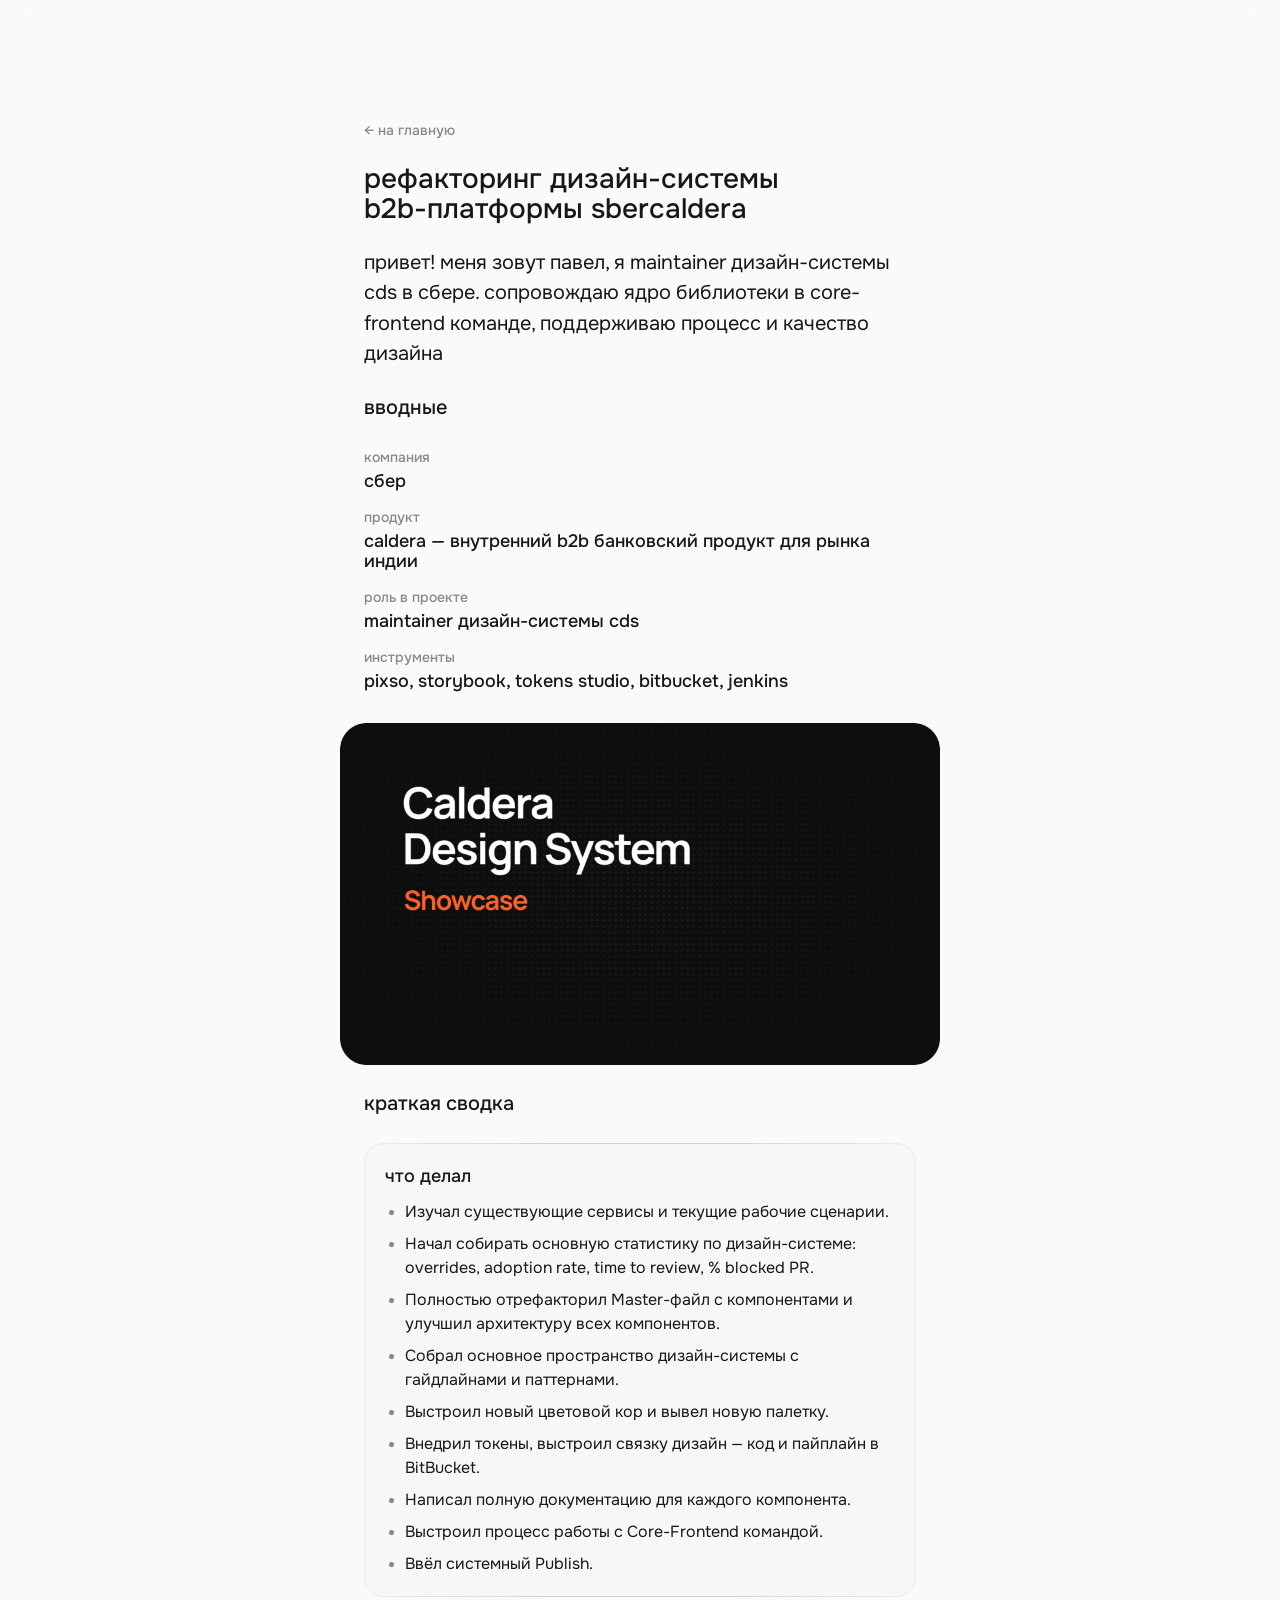
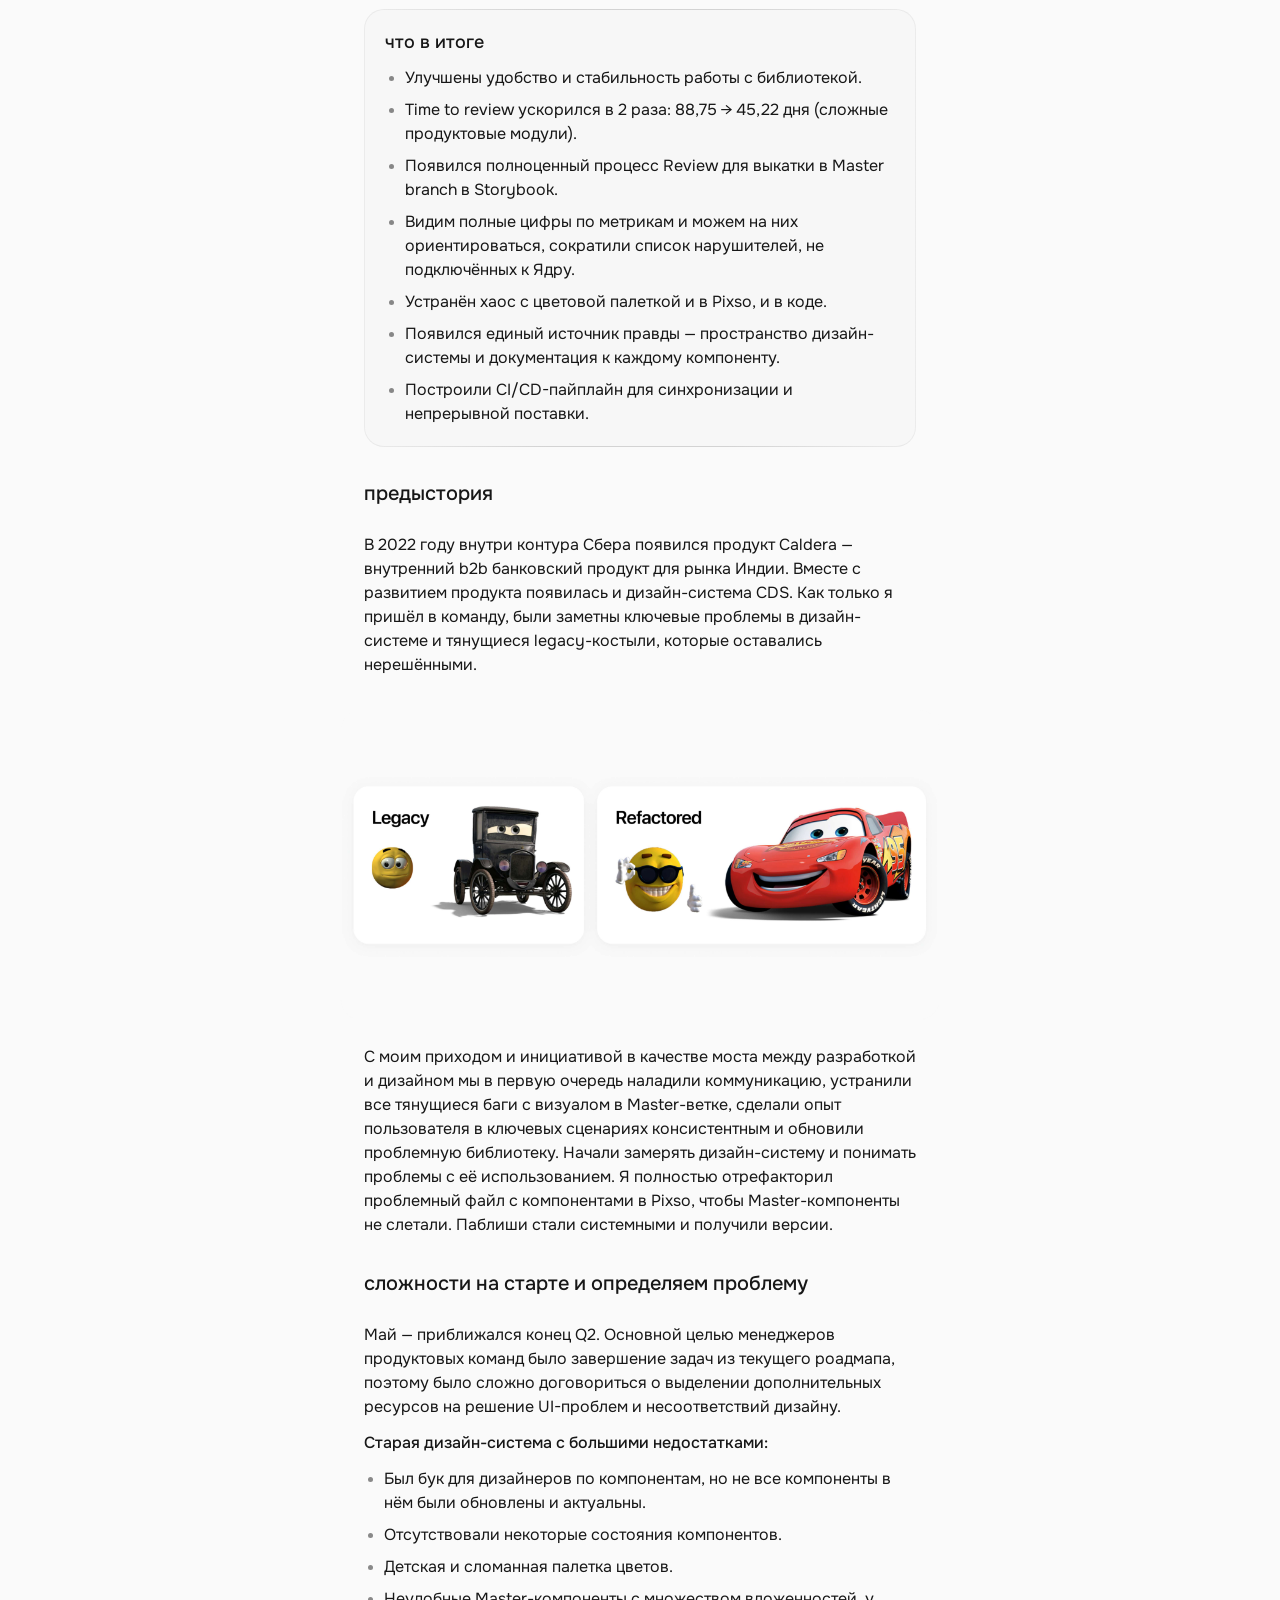
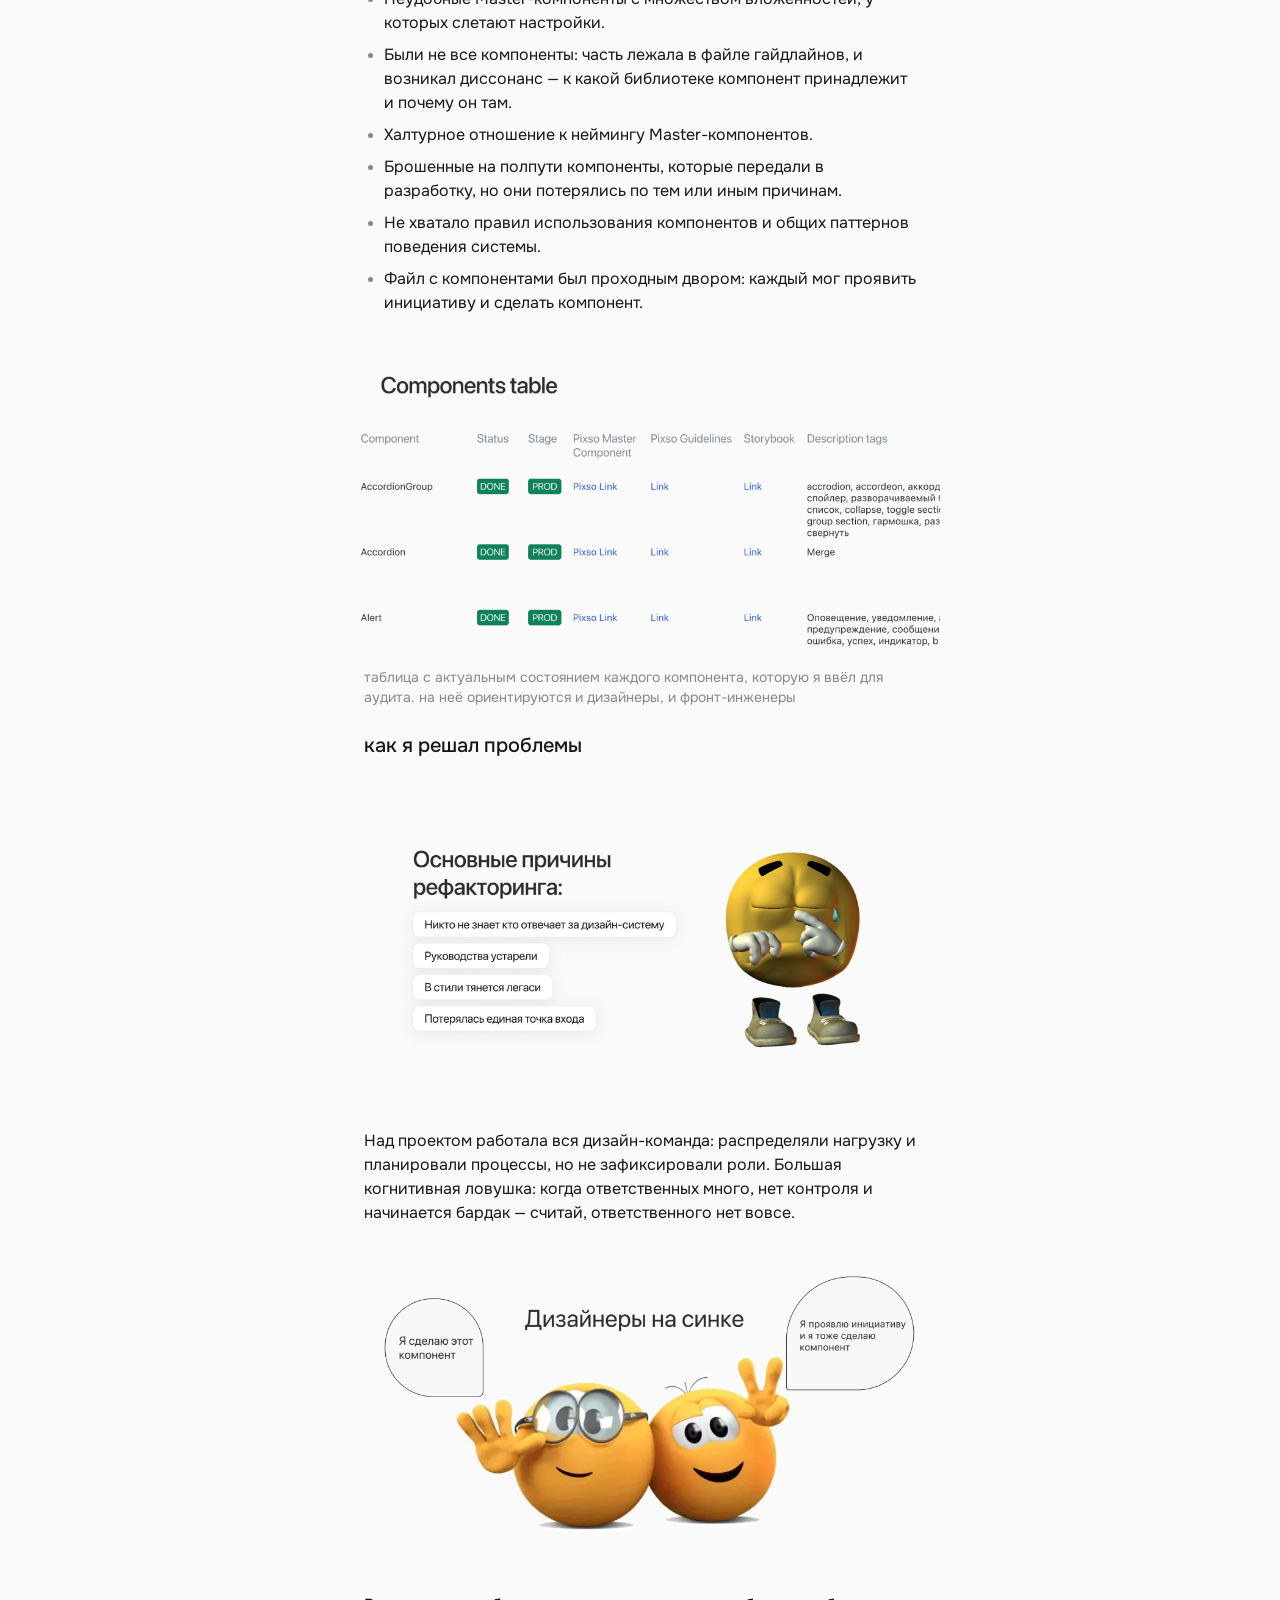
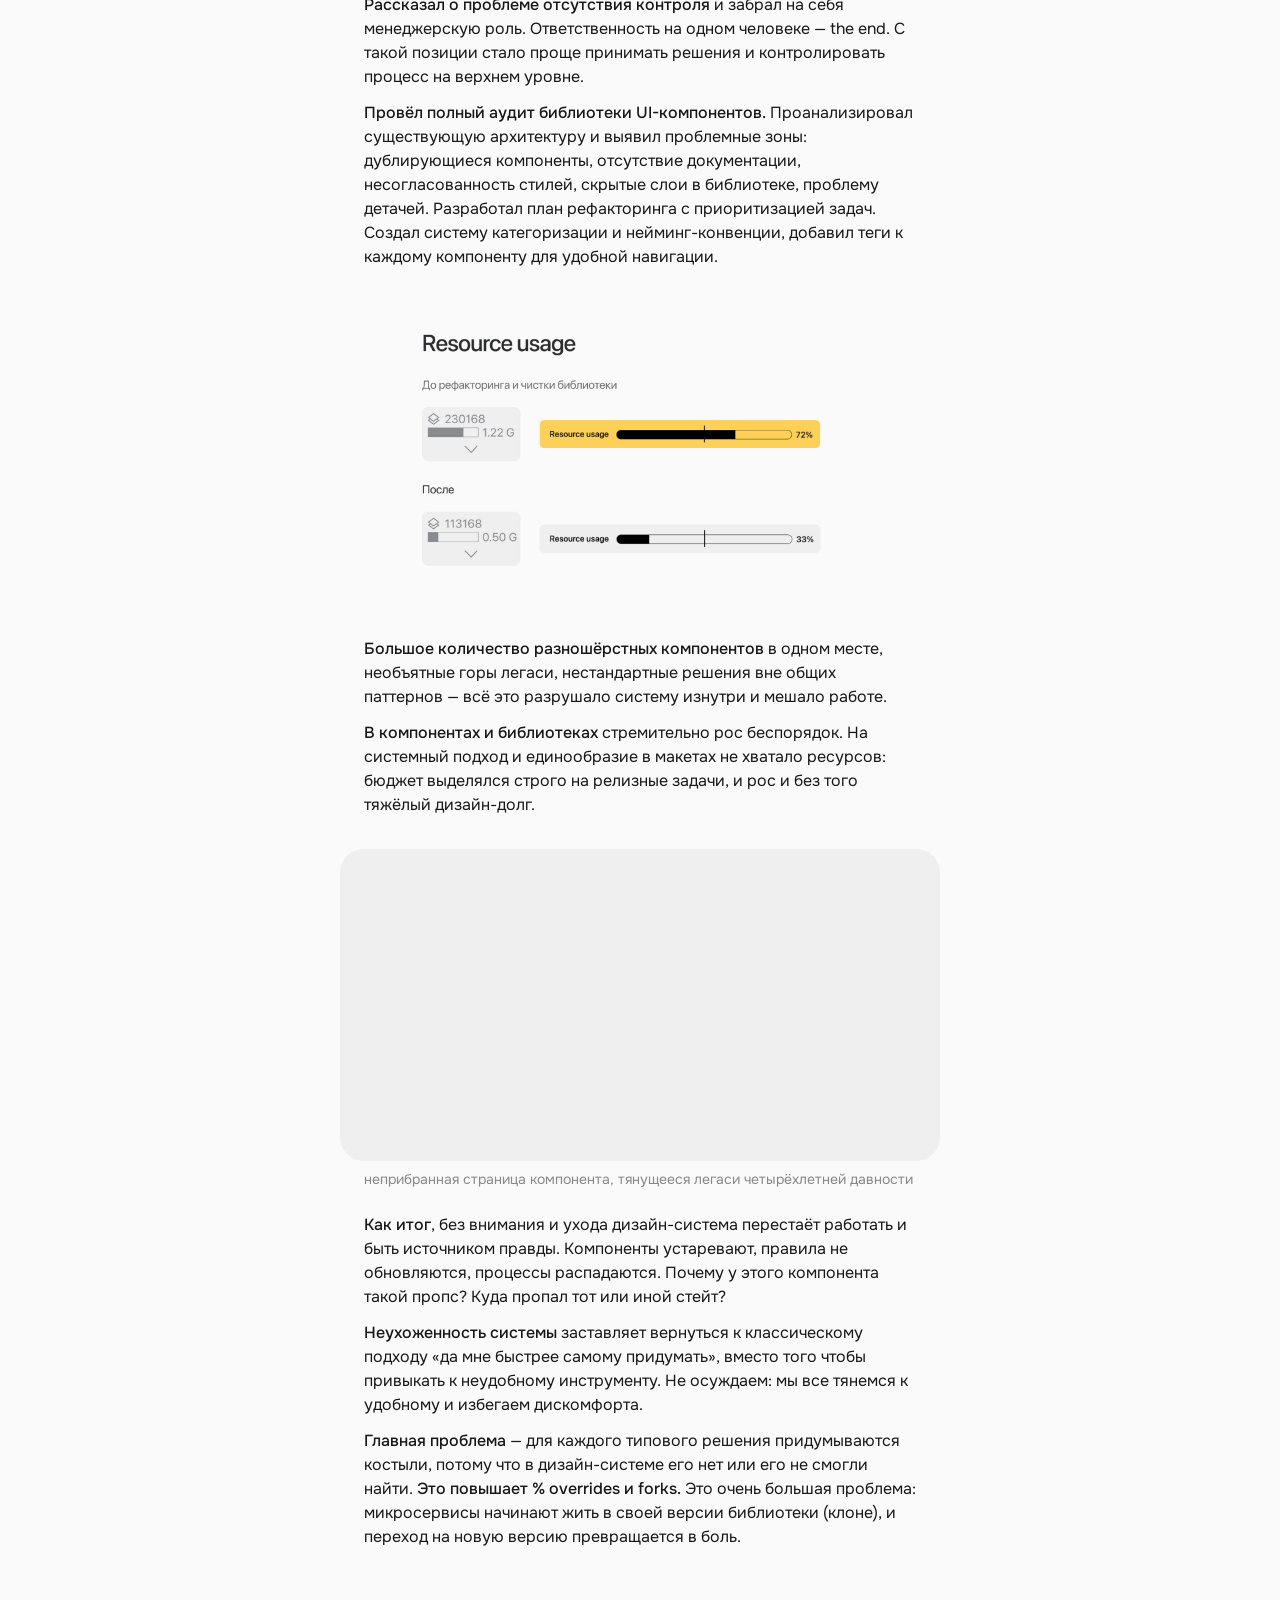
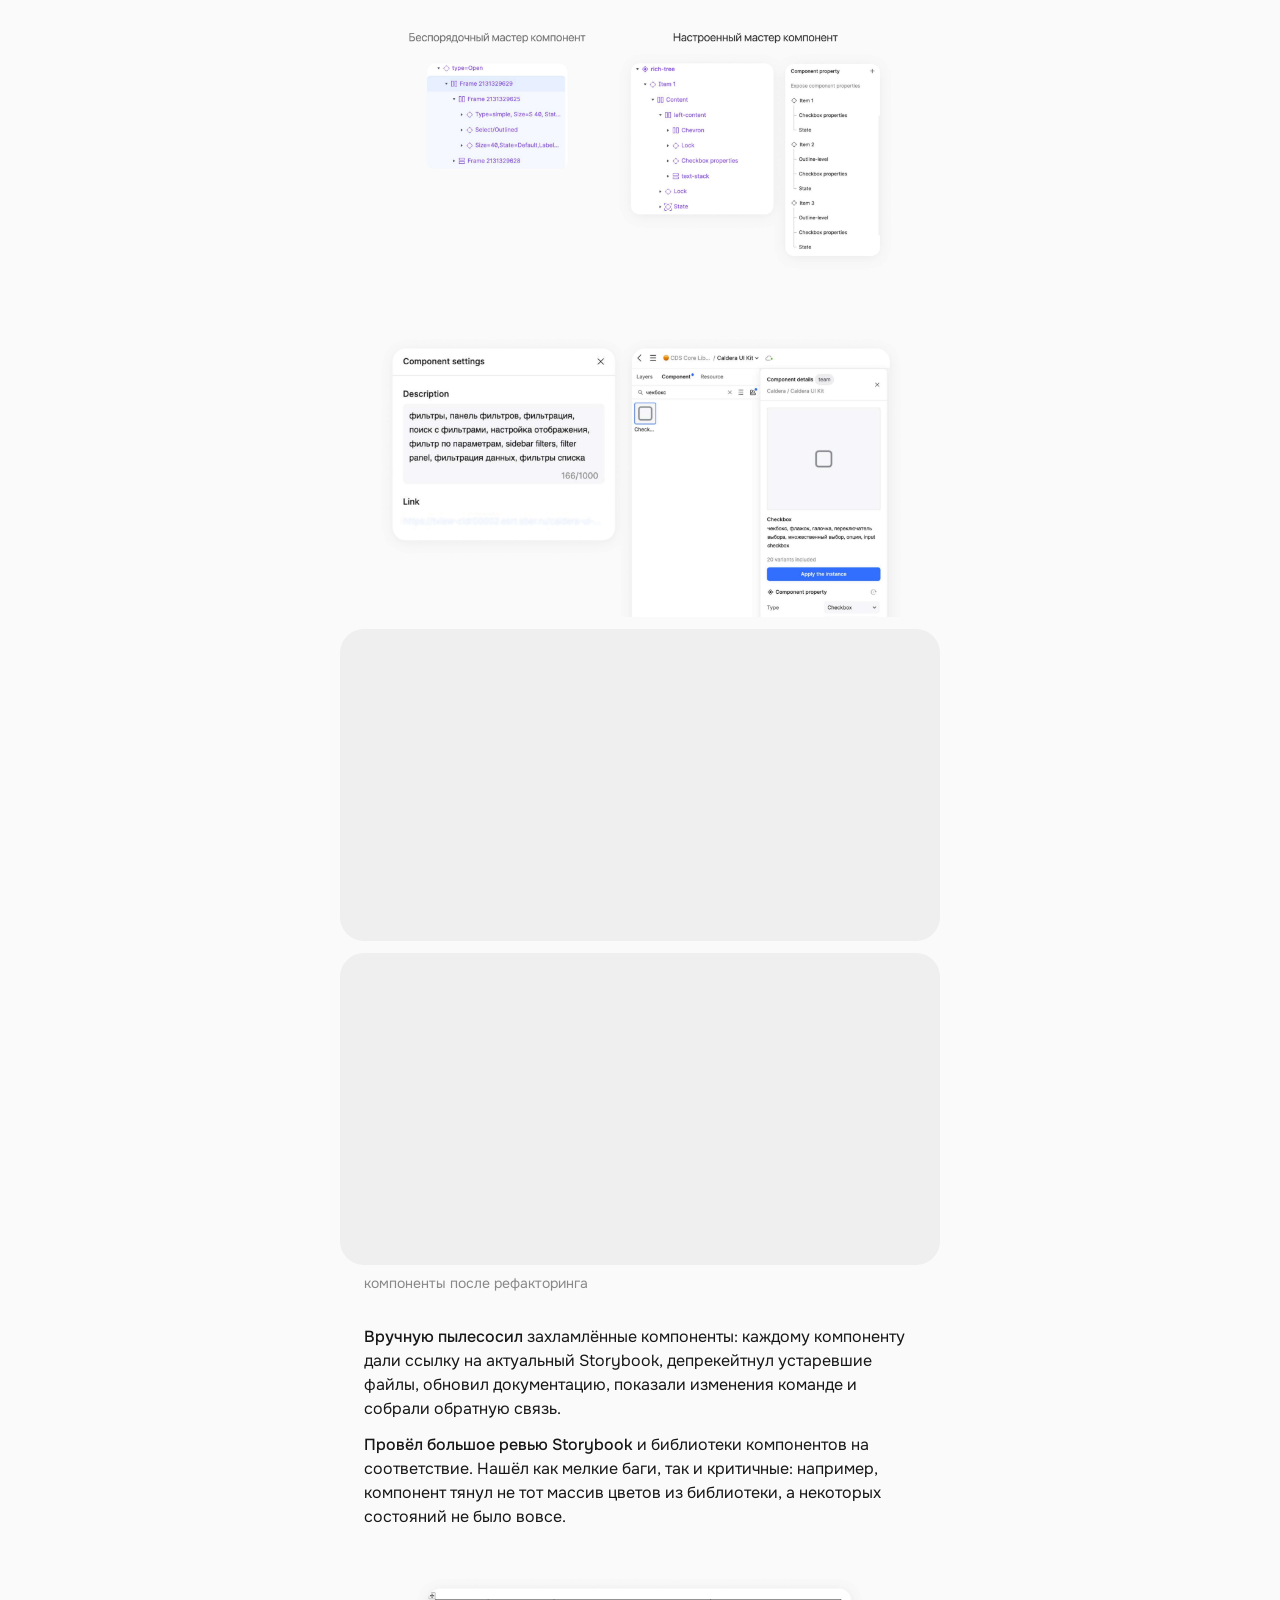
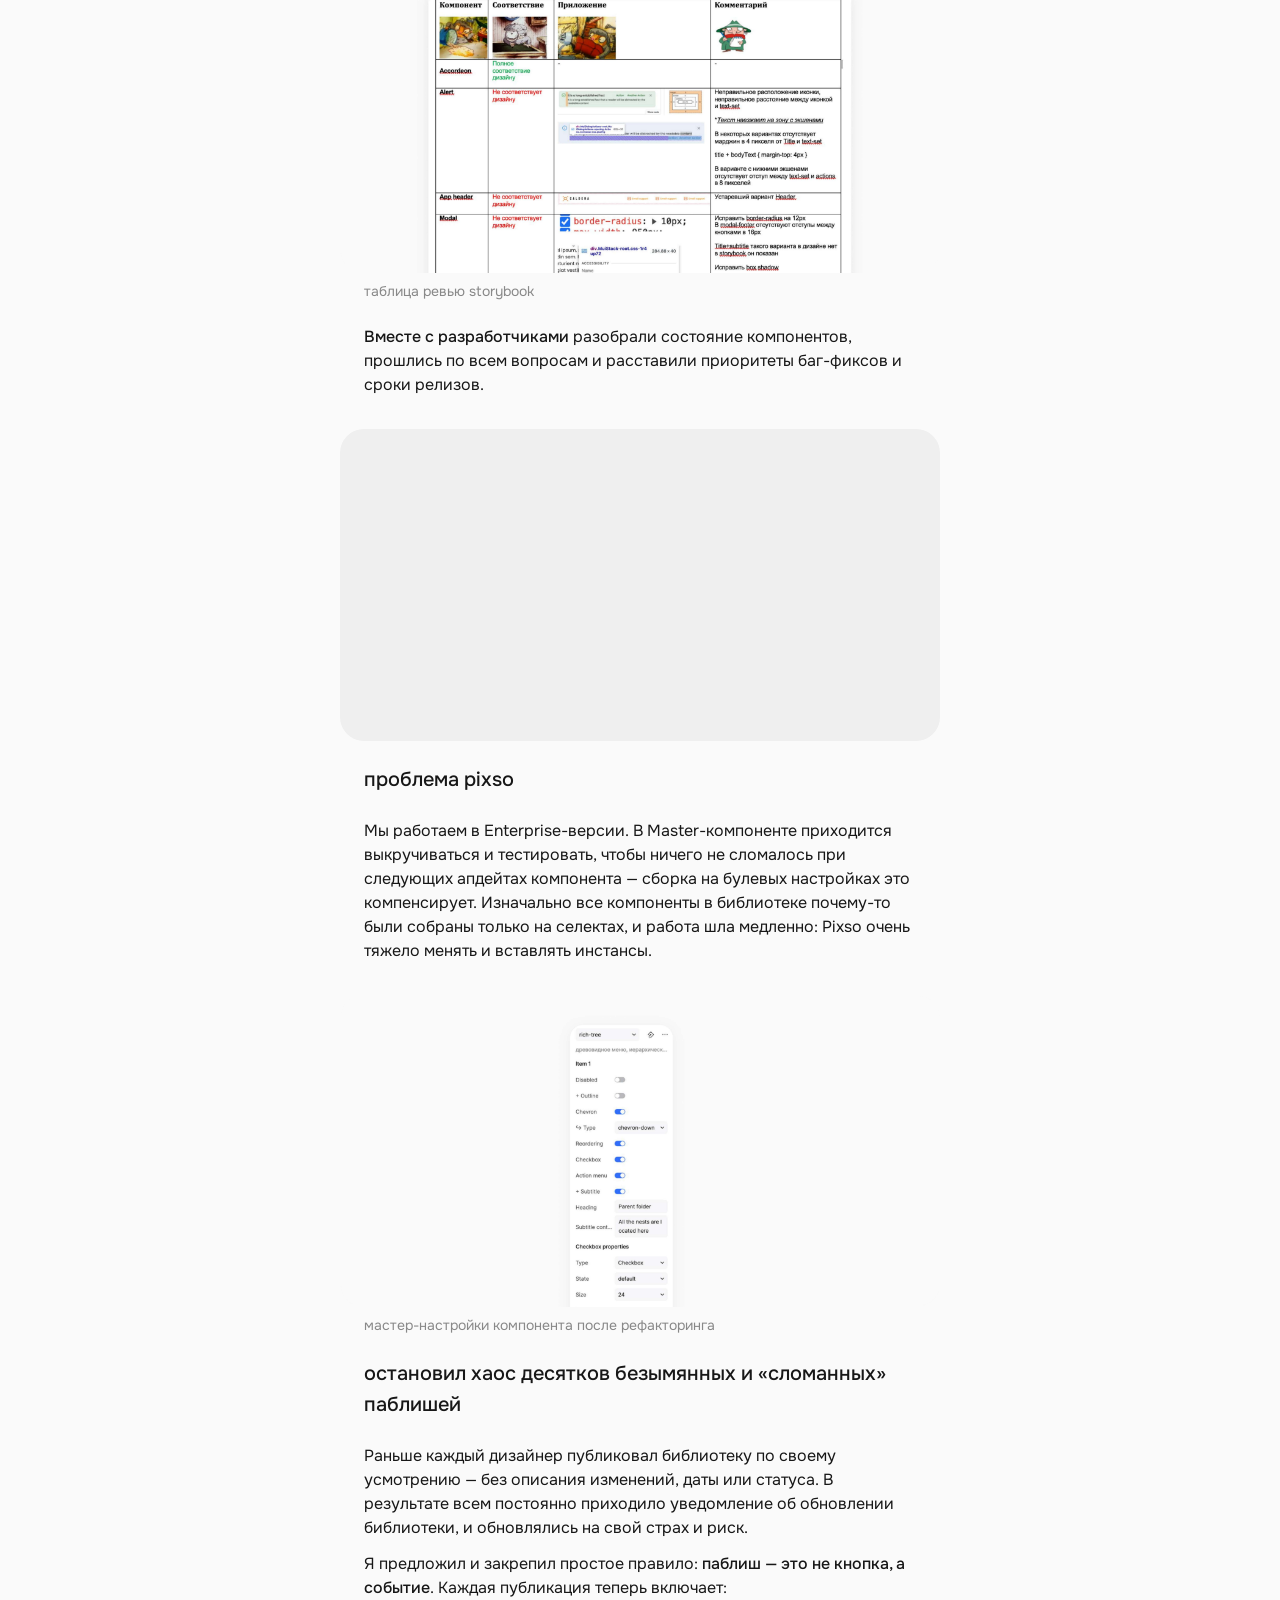
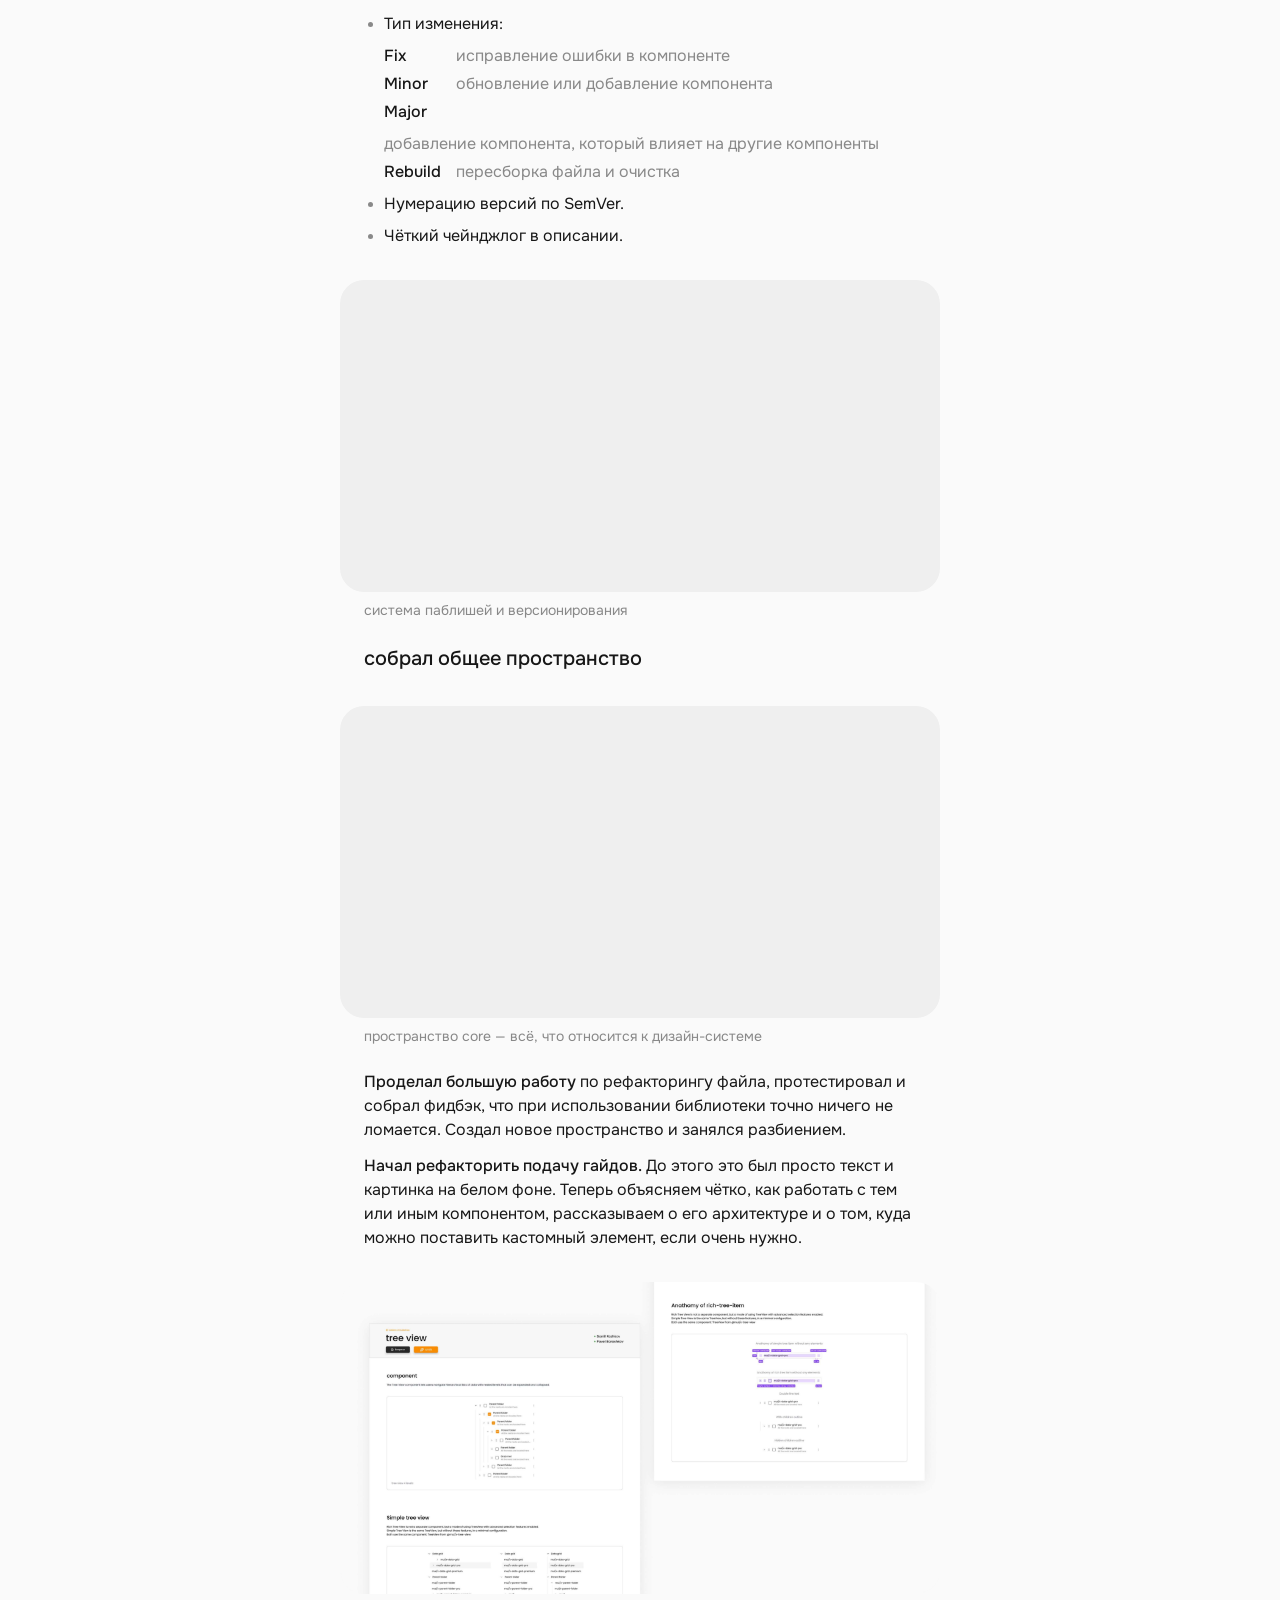
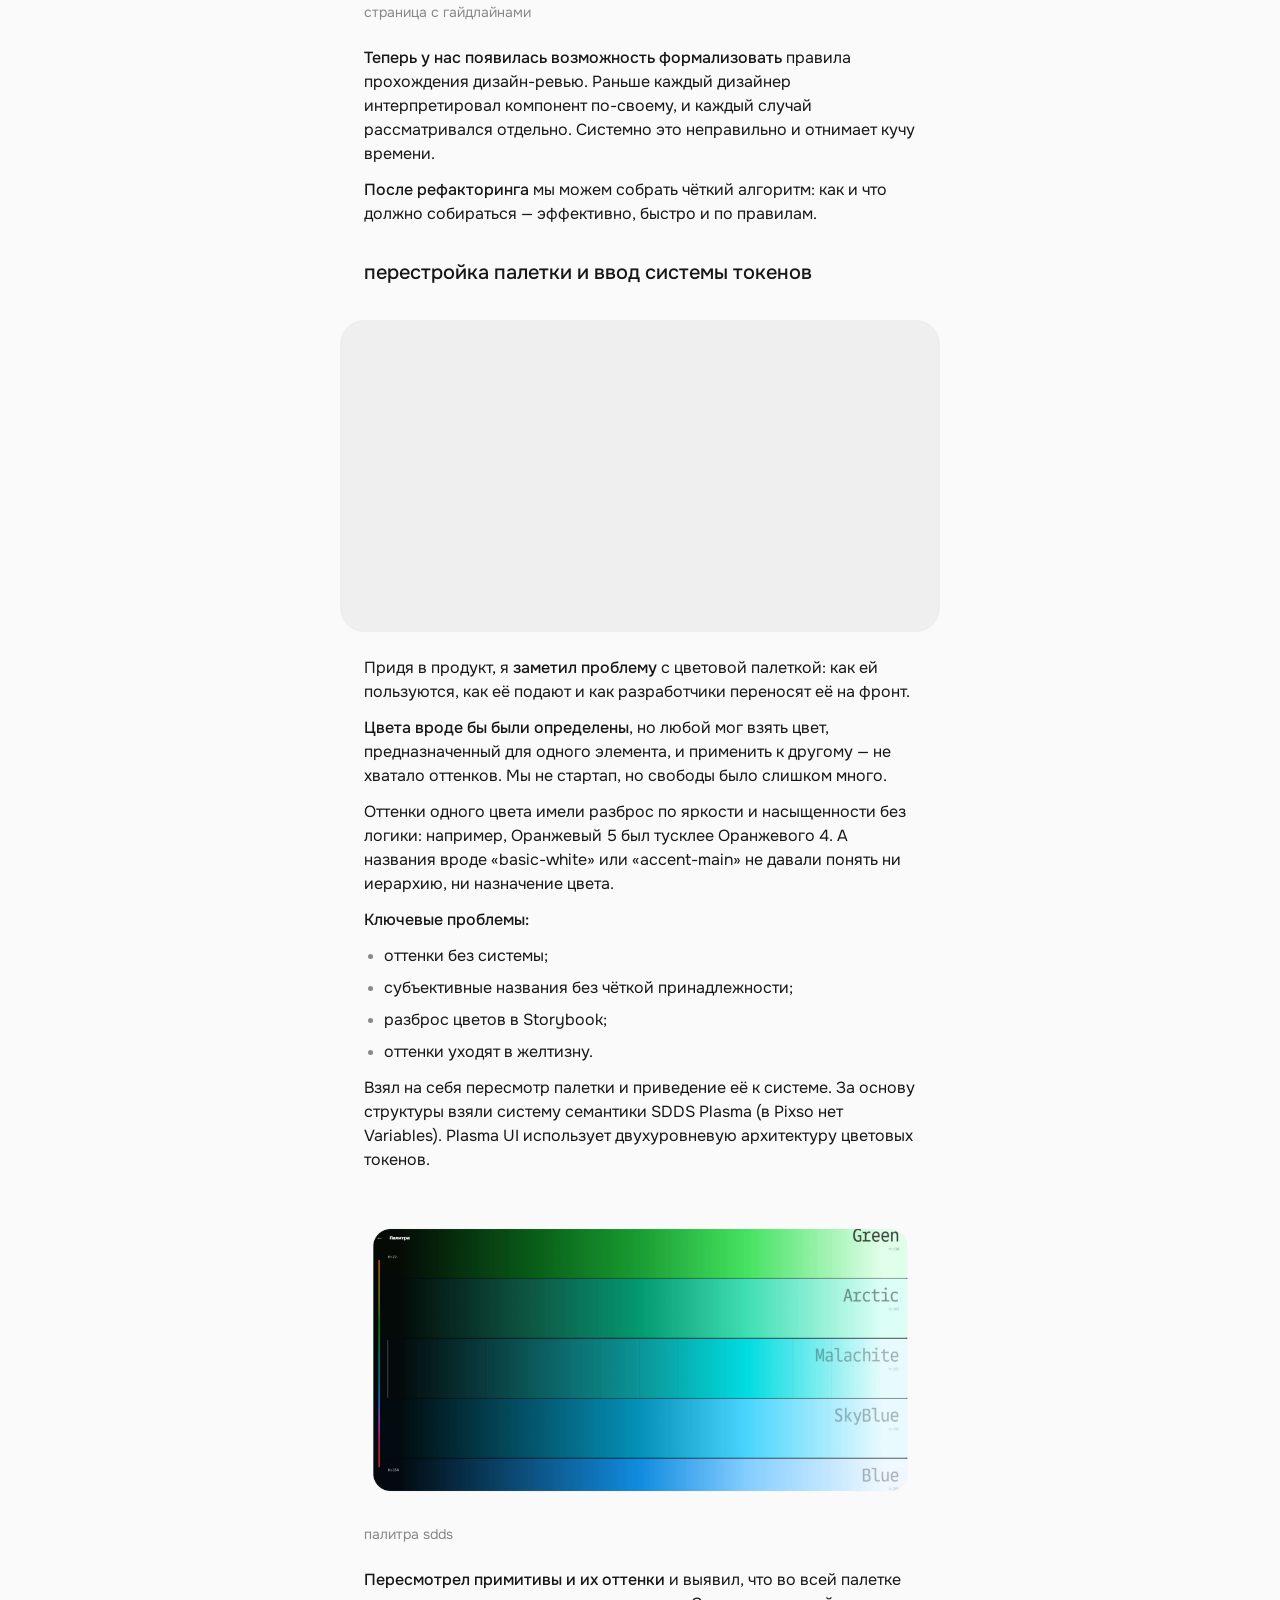
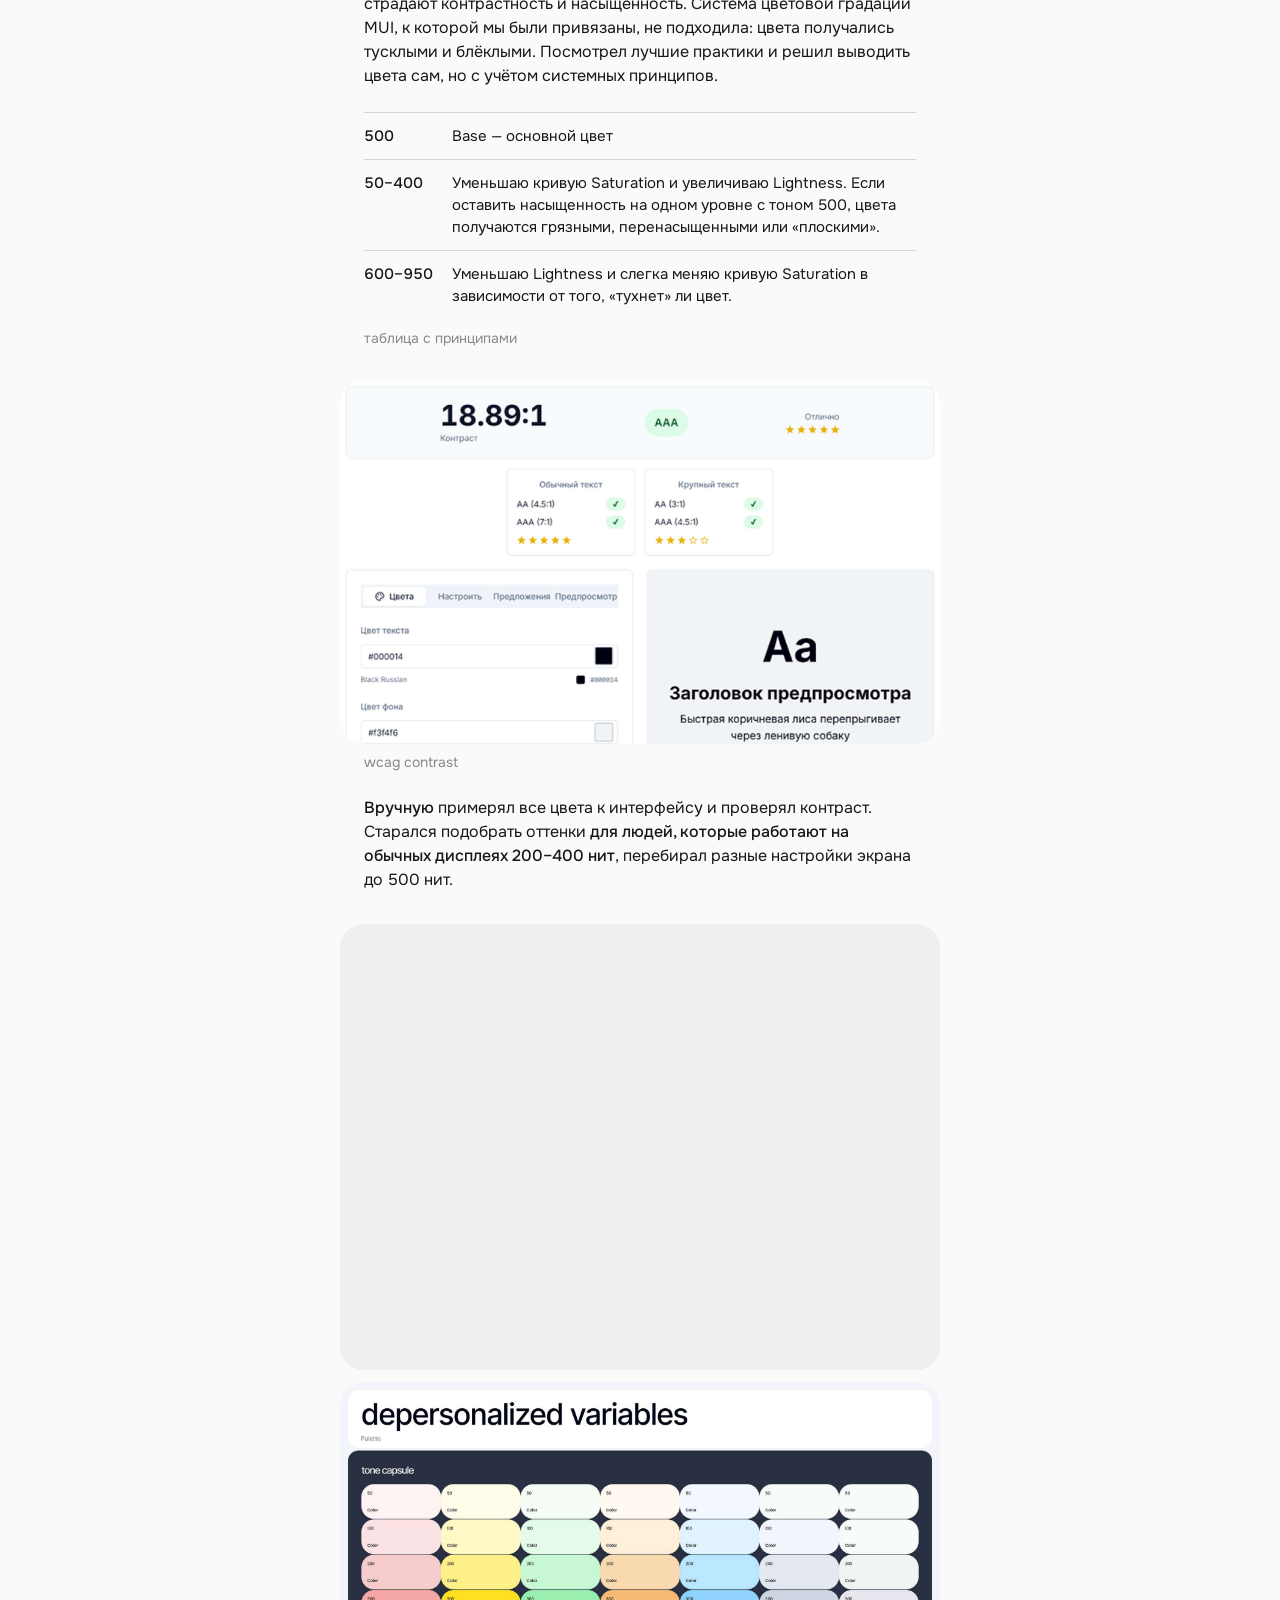
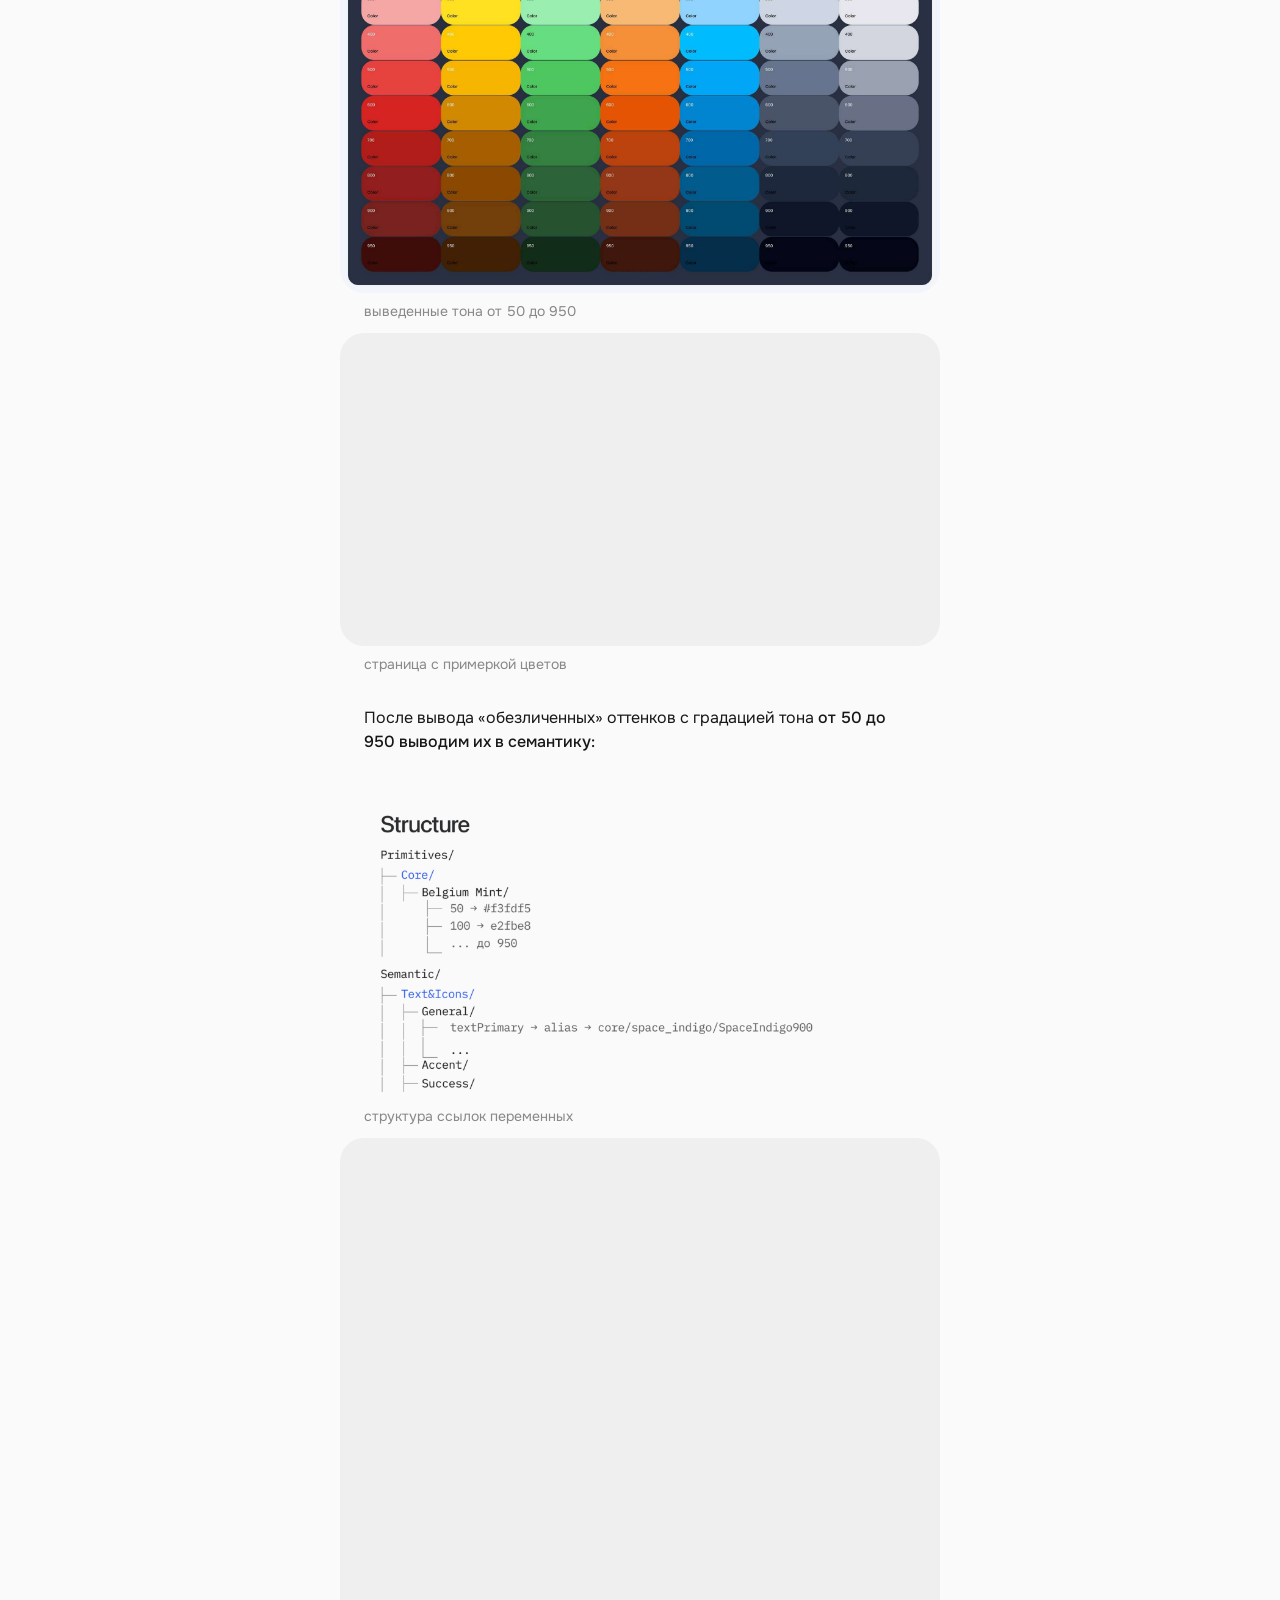
==== commit 7a4ccf26: "Размытие у верхнего края на страницах кейсов, тёмный тег «дизайн-система» у CDS Co-Authored-By: Clau" ====
--- a/case-cds.html
+++ b/case-cds.html
@@ -11,6 +11,7 @@
   <link rel="stylesheet" href="styles.css">
 </head>
 <body>
+<div class="top-blur" aria-hidden="true"></div>
 <main class="page">
 
   <header class="cs-head">
--- a/styles.css
+++ b/styles.css
@@ -218,6 +218,31 @@
 
 .case__year { font-size: 12px; color: var(--muted); }
 
+/* тёмный тег-категория (как кнопки в шапке) */
+.chip--dark {
+  border: 0.5px solid transparent;
+  background:
+    linear-gradient(var(--btn), var(--btn)) padding-box,
+    var(--stroke-btn) border-box;
+  color: #fff;
+  box-shadow: inset 0 0 6px rgba(255, 255, 255, 0.3);
+}
+
+/* размытие у верхнего края экрана на страницах кейсов:
+   контент плавно уходит под «матовое стекло» высотой ~64px */
+.top-blur {
+  position: fixed;
+  inset: 0 0 auto;
+  height: calc(64px + env(safe-area-inset-top, 0px));
+  z-index: 40;
+  pointer-events: none;
+  background: linear-gradient(to bottom, rgba(250, 250, 250, 0.7), rgba(250, 250, 250, 0));
+  -webkit-backdrop-filter: blur(12px);
+  backdrop-filter: blur(12px);
+  -webkit-mask-image: linear-gradient(to bottom, #000 35%, transparent);
+  mask-image: linear-gradient(to bottom, #000 35%, transparent);
+}
+
 .case__body { display: flex; flex-direction: column; gap: 4px; }
 .case__title { margin: 0; font-size: 18px; font-weight: 500; }
 .case__desc { margin: 0; font-size: 14px; color: var(--muted); }
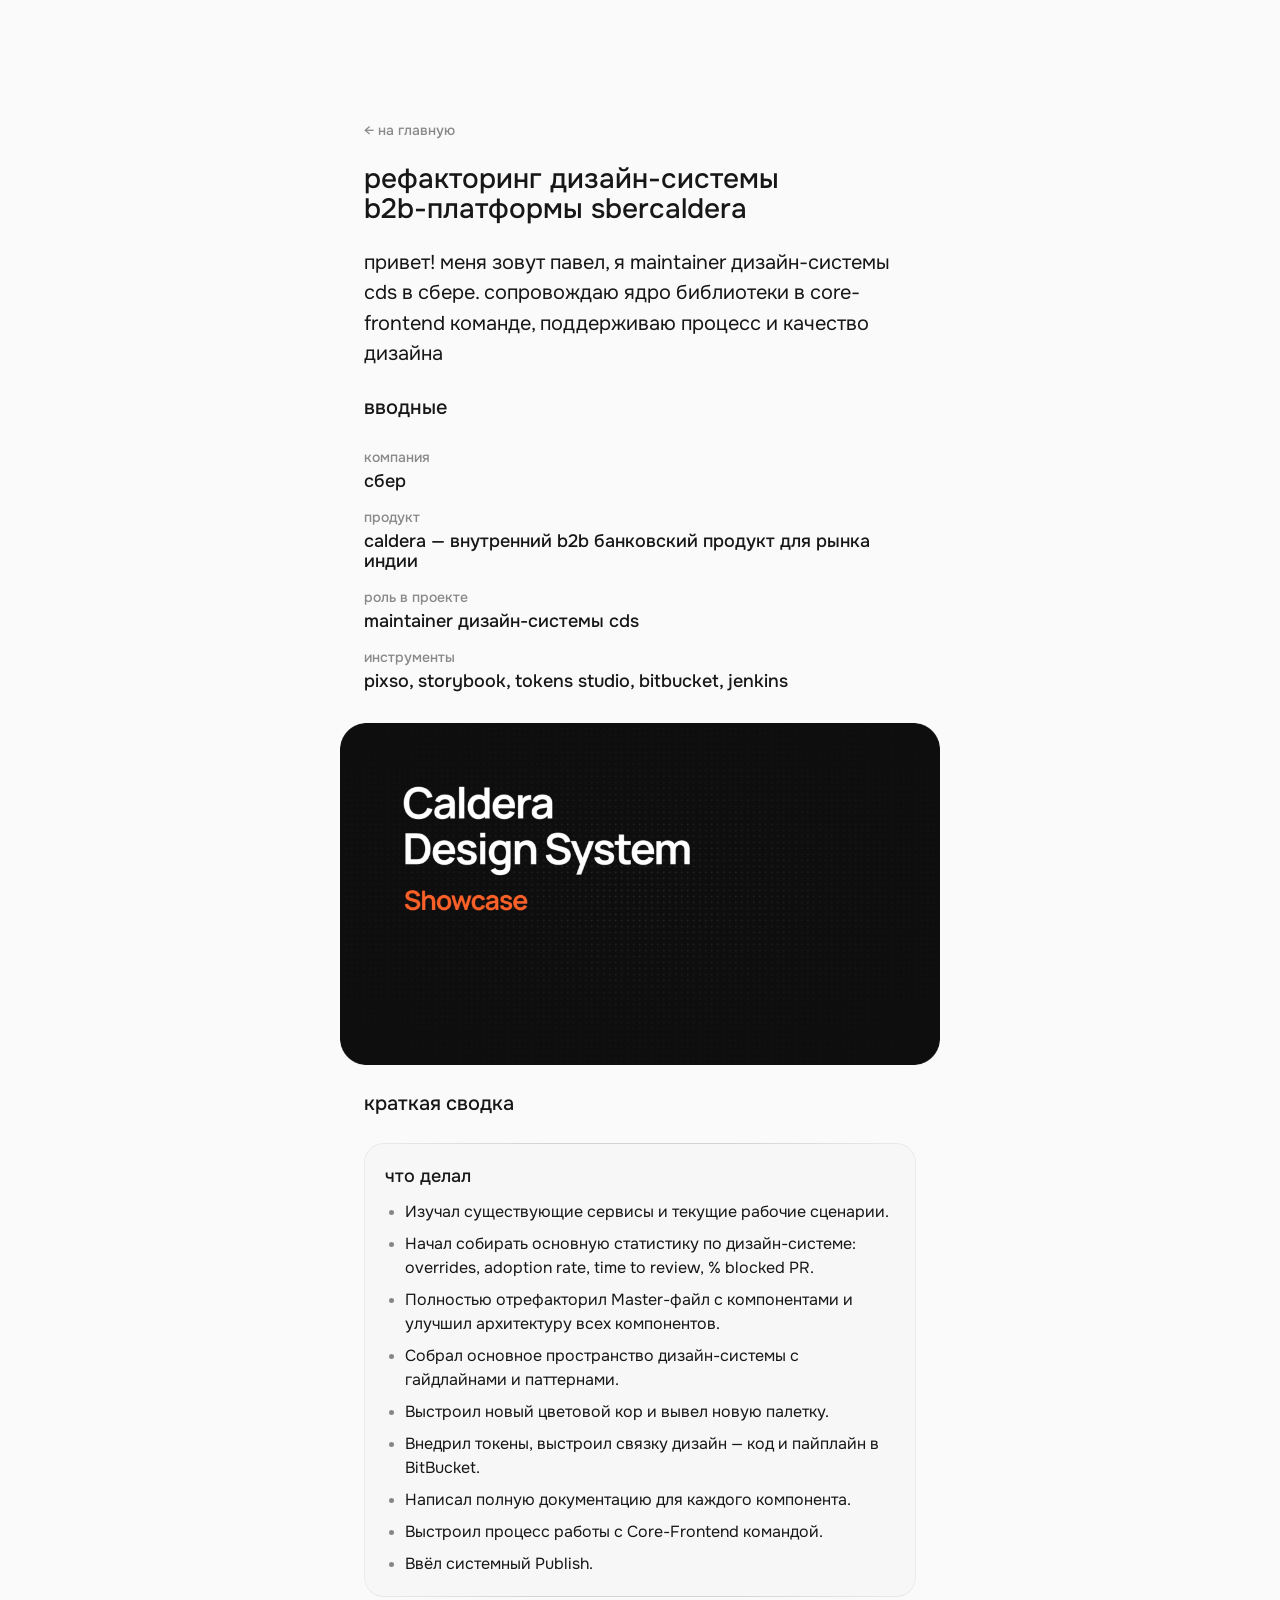
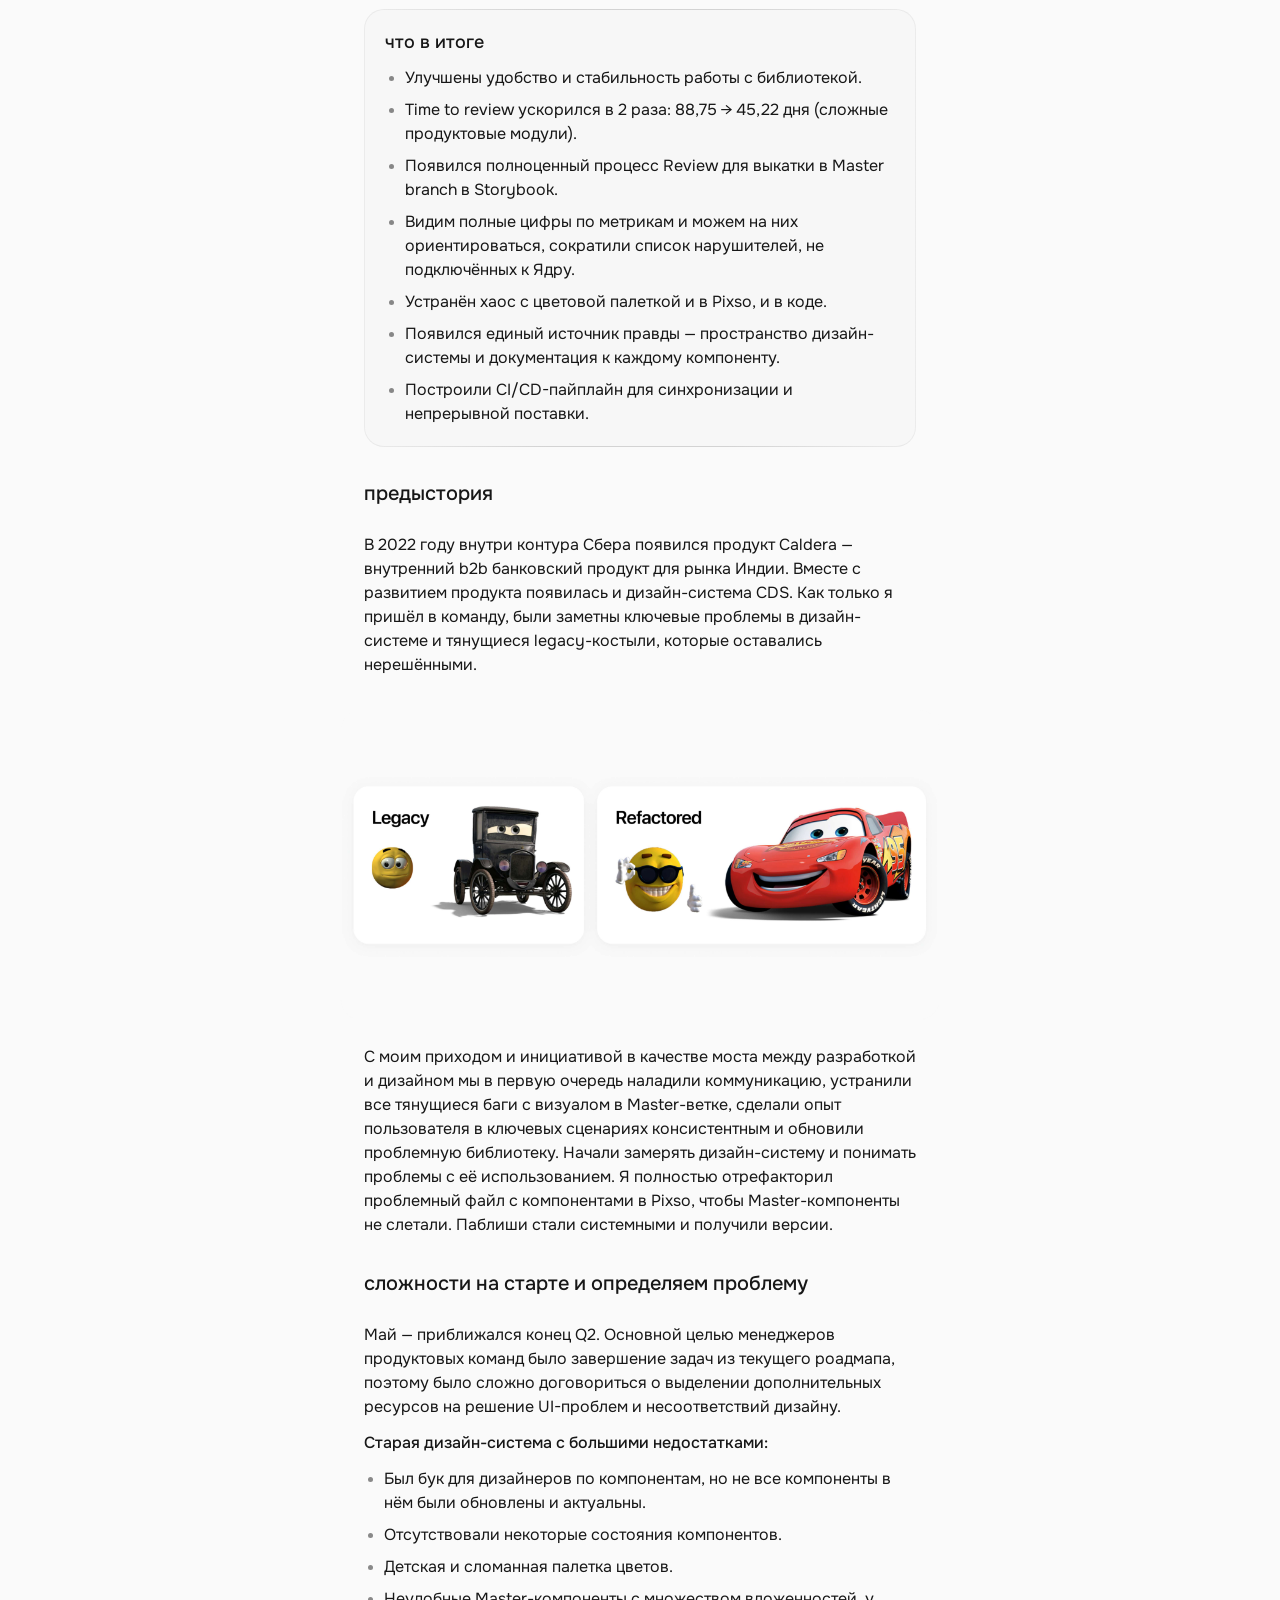
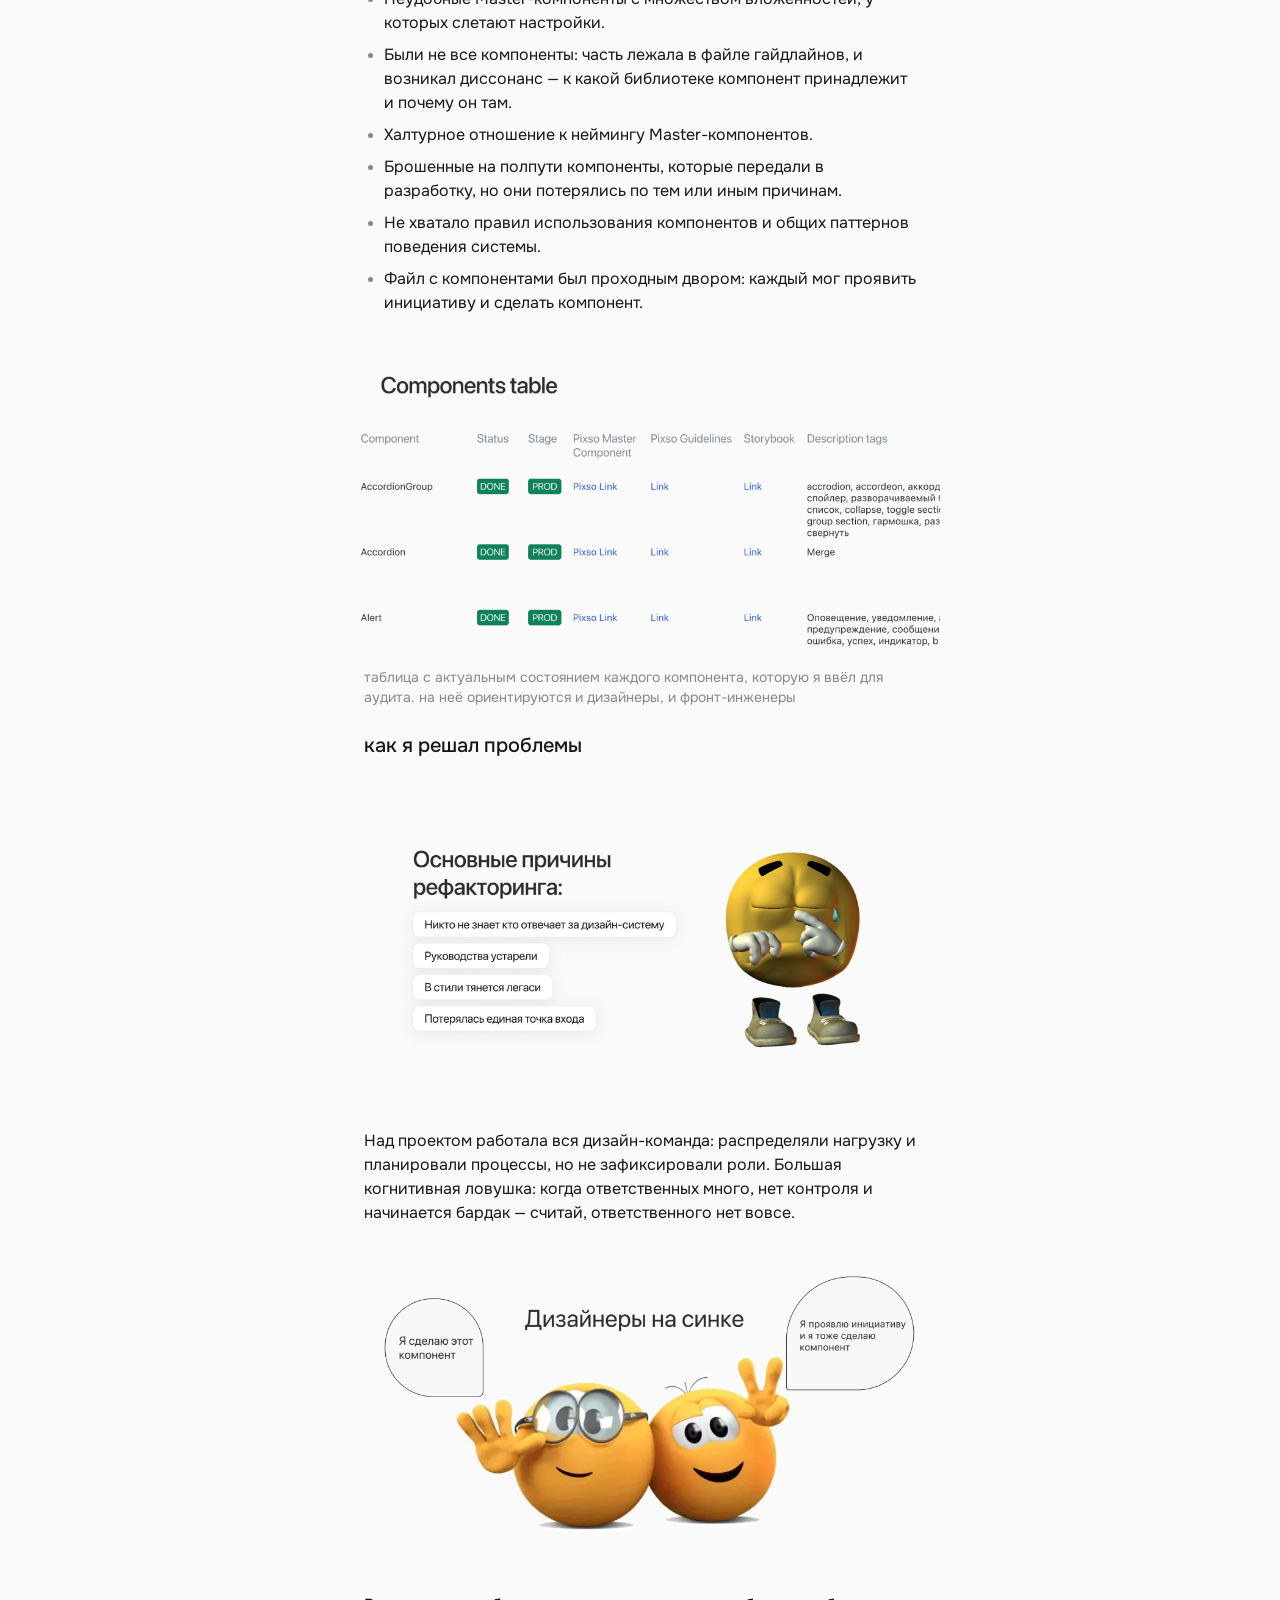
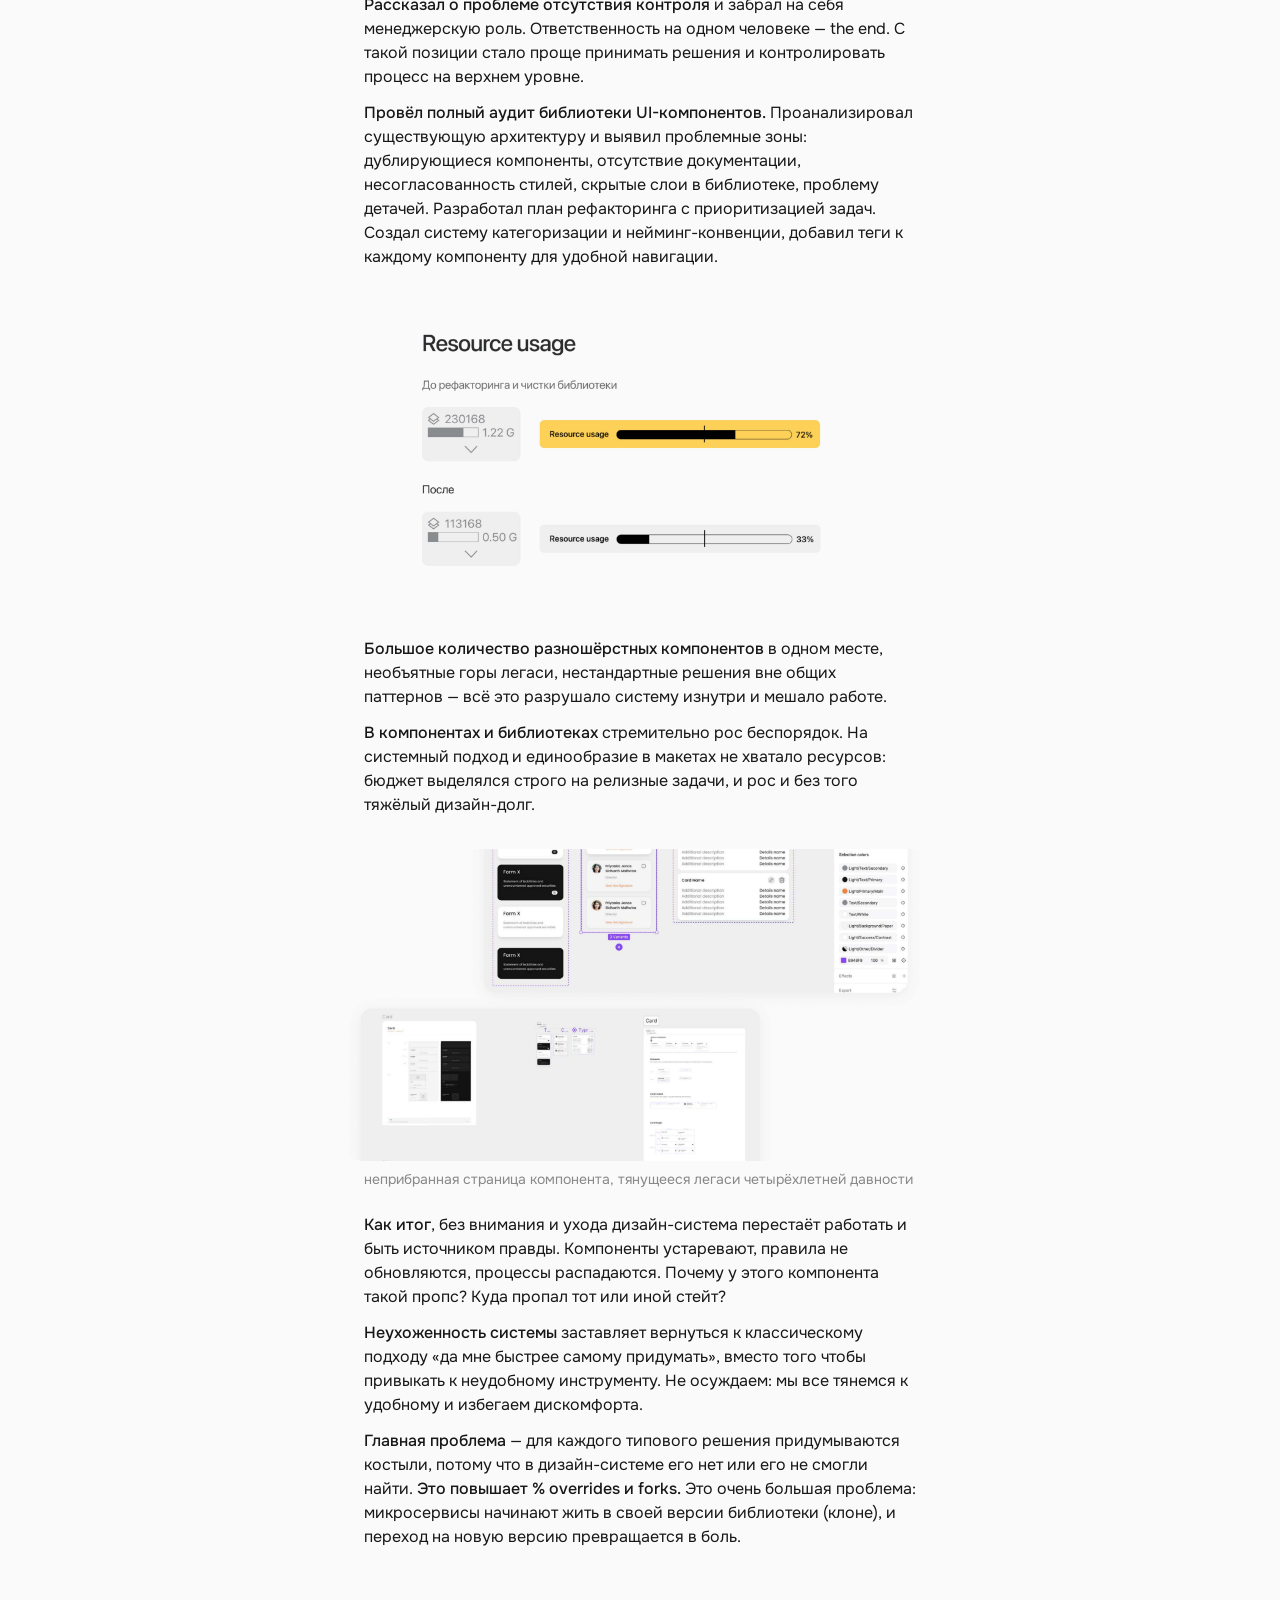
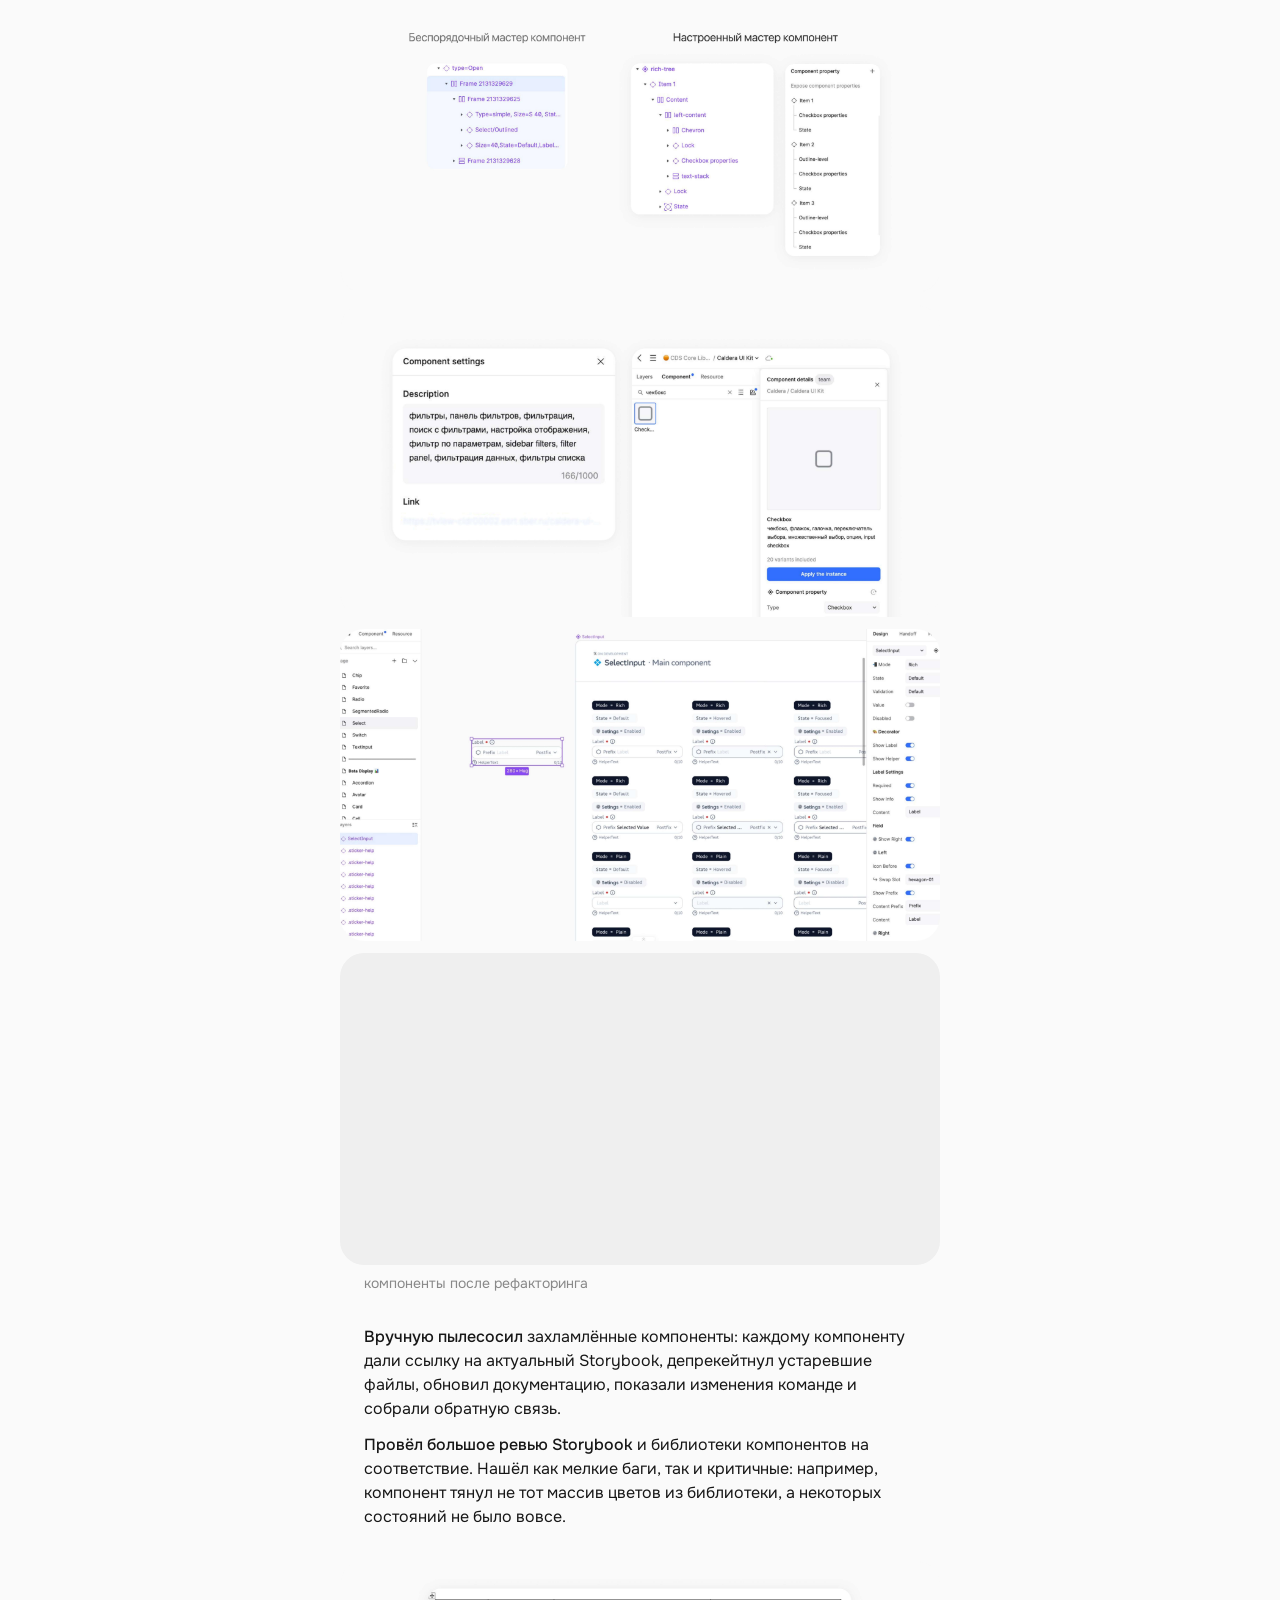
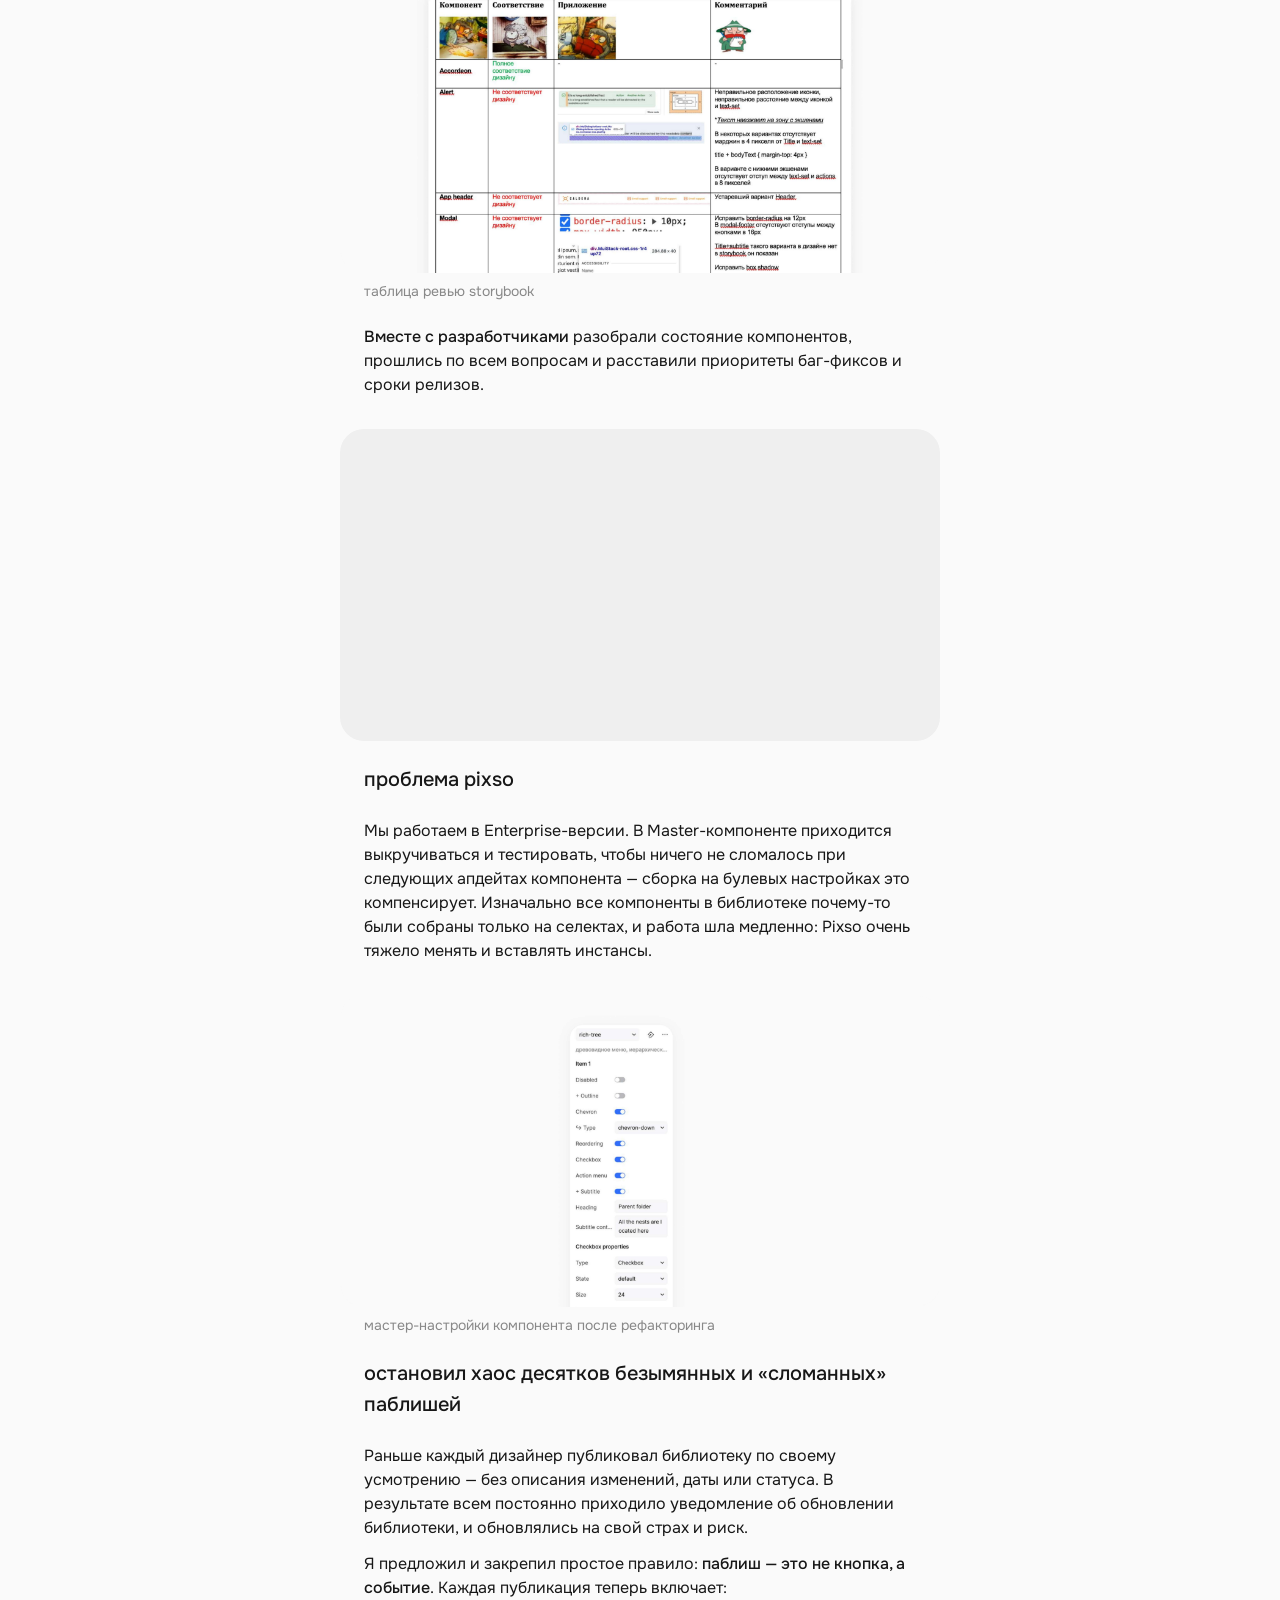
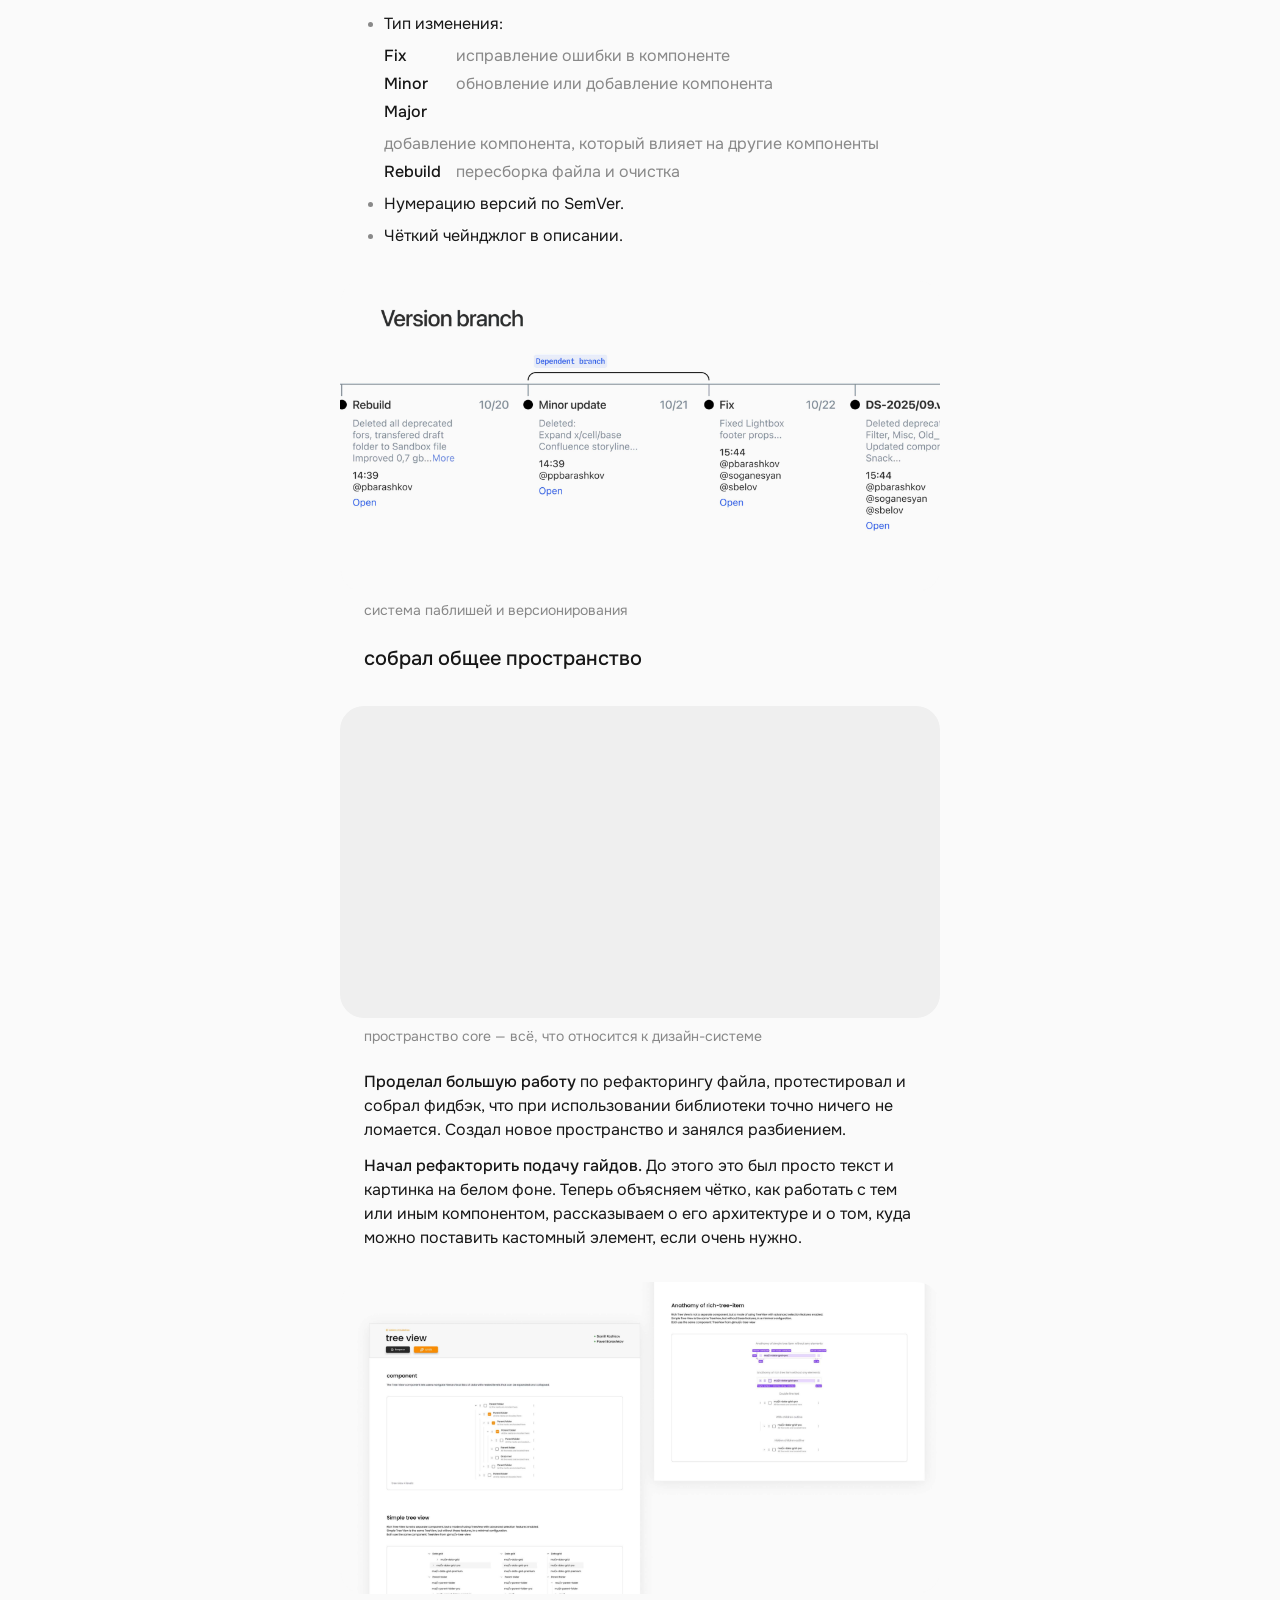
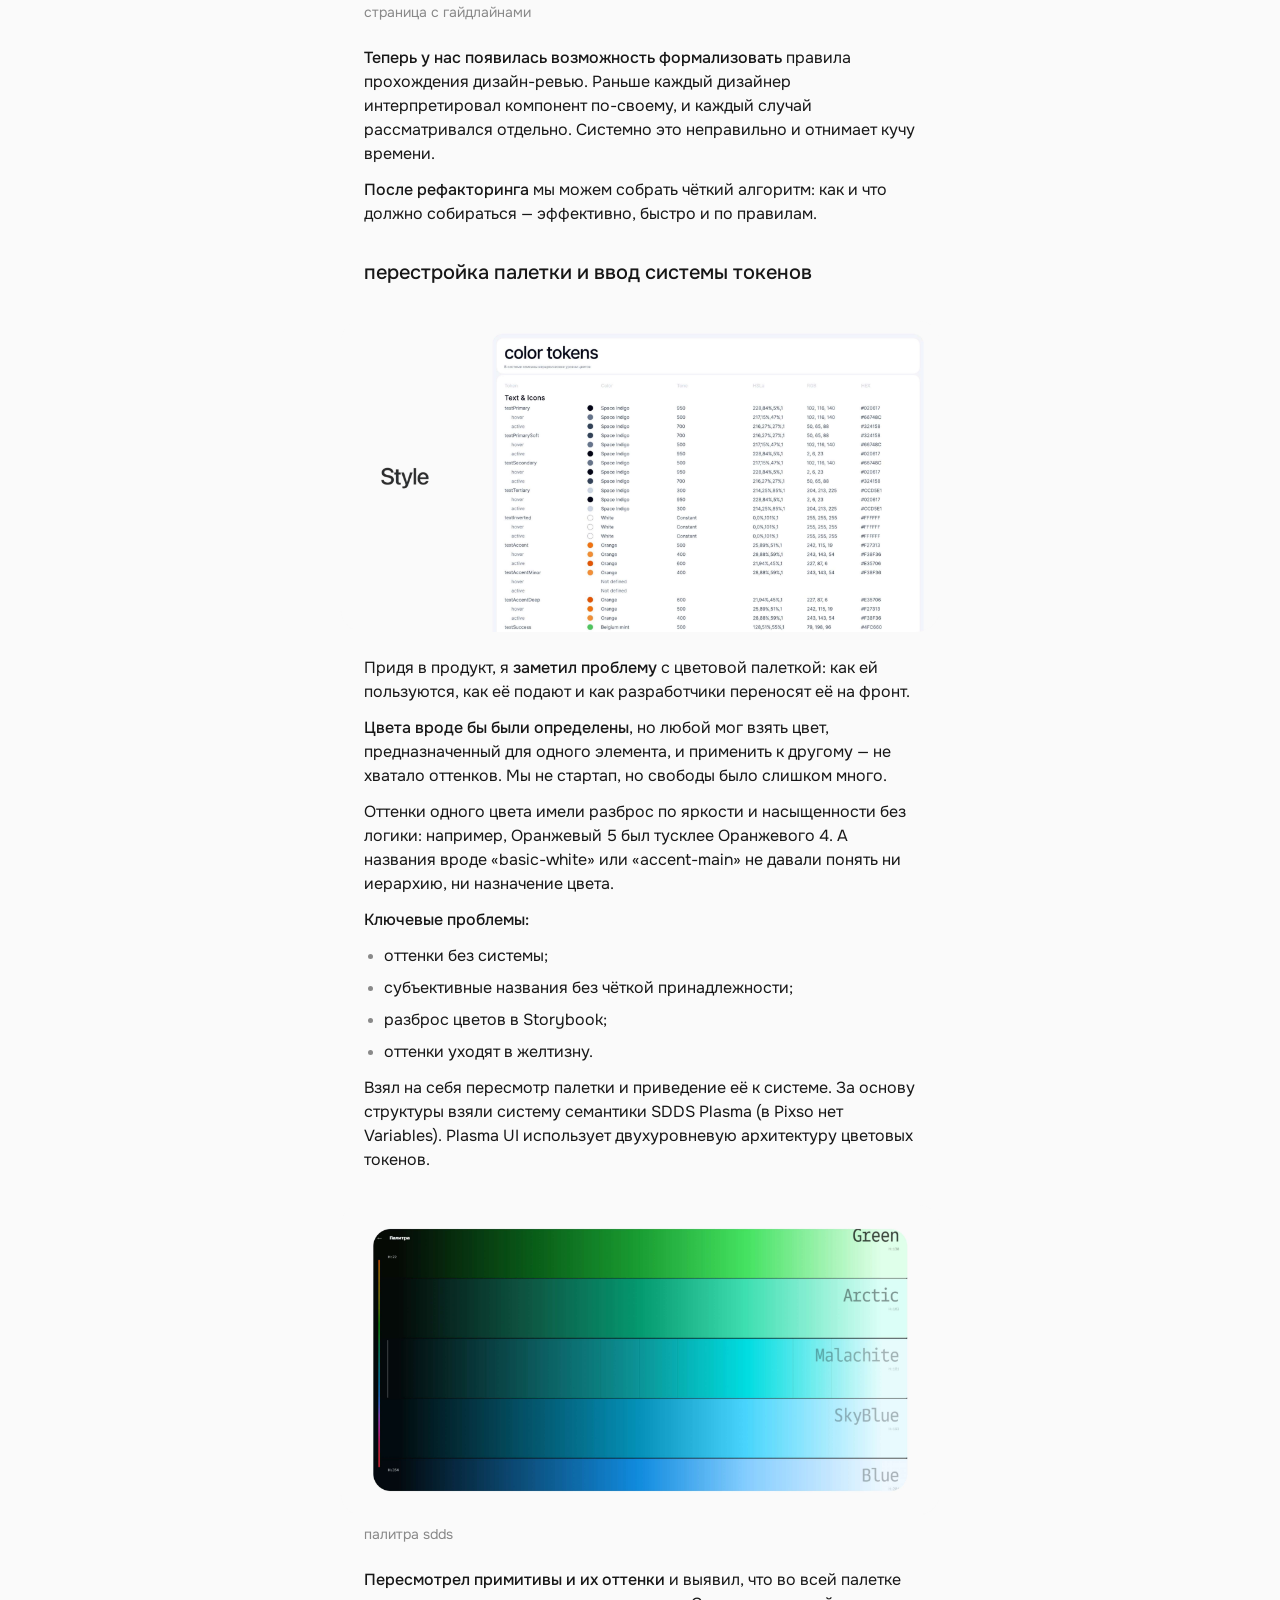
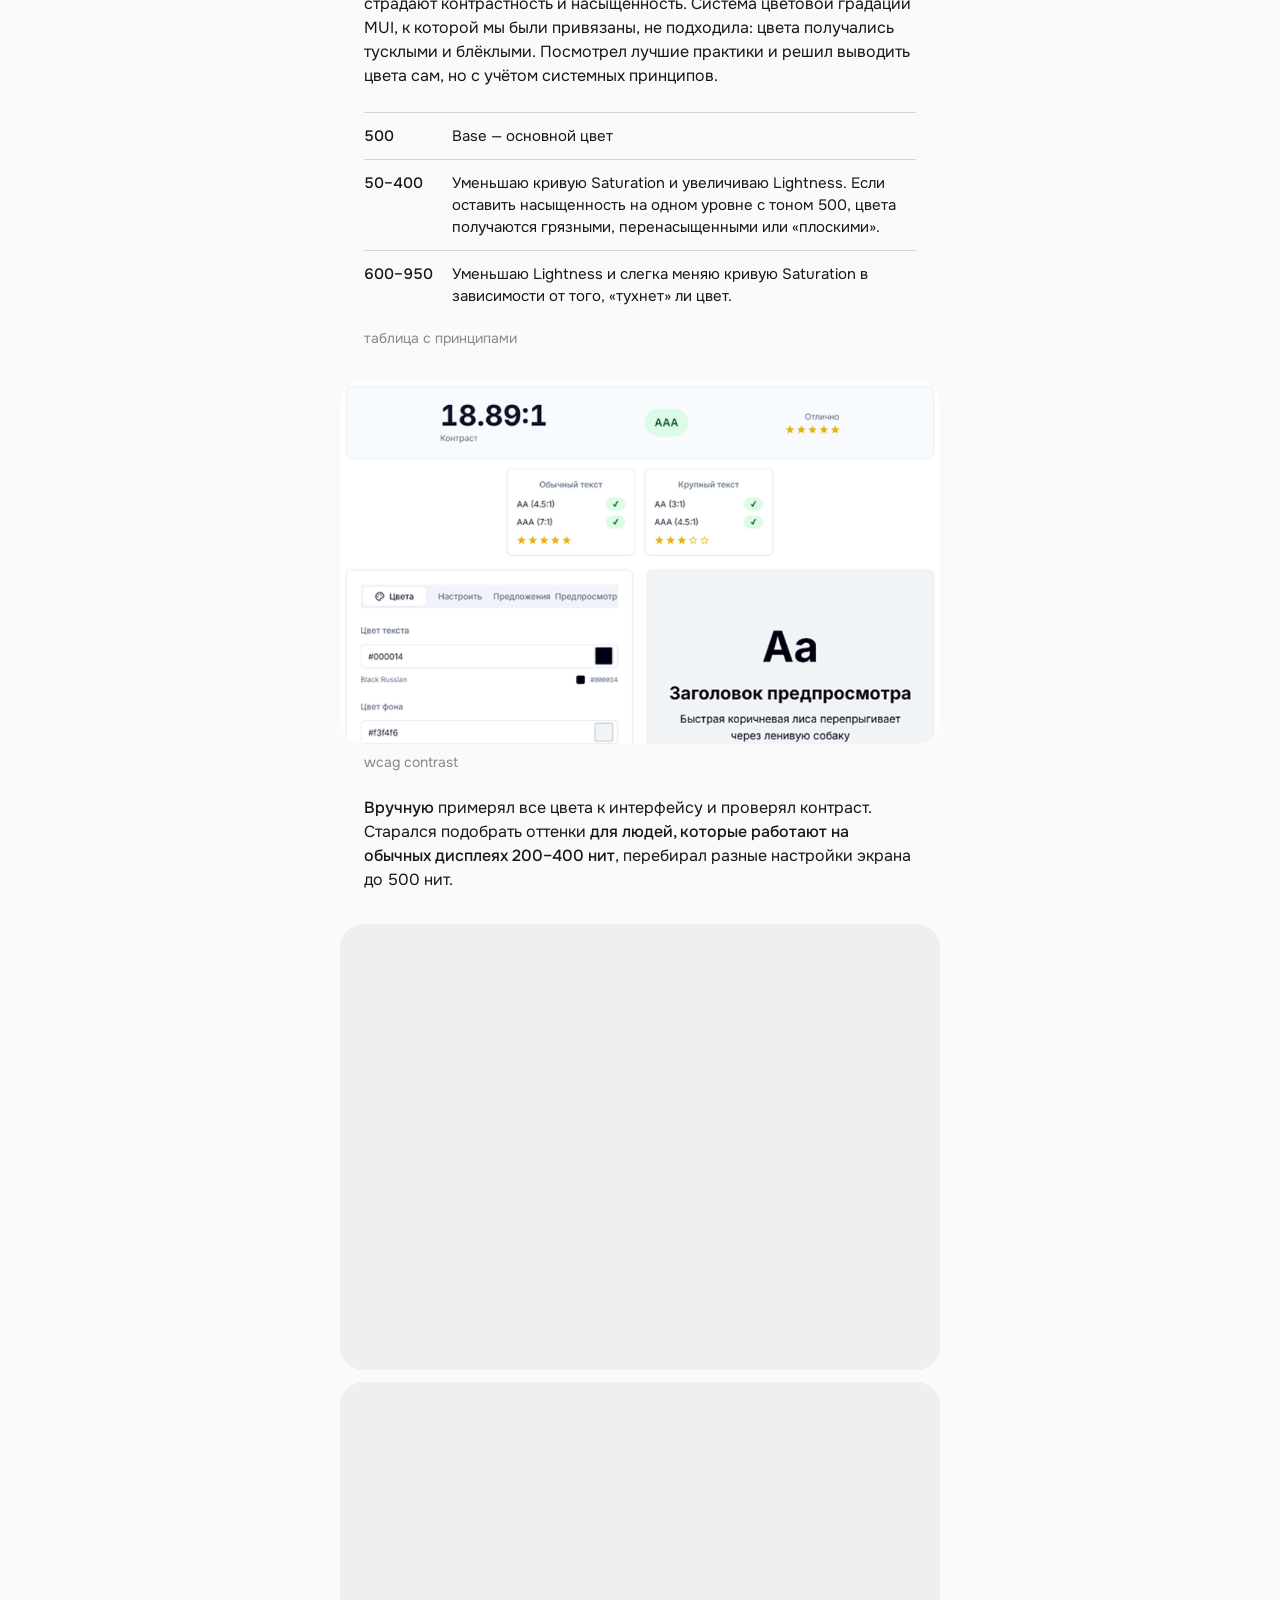
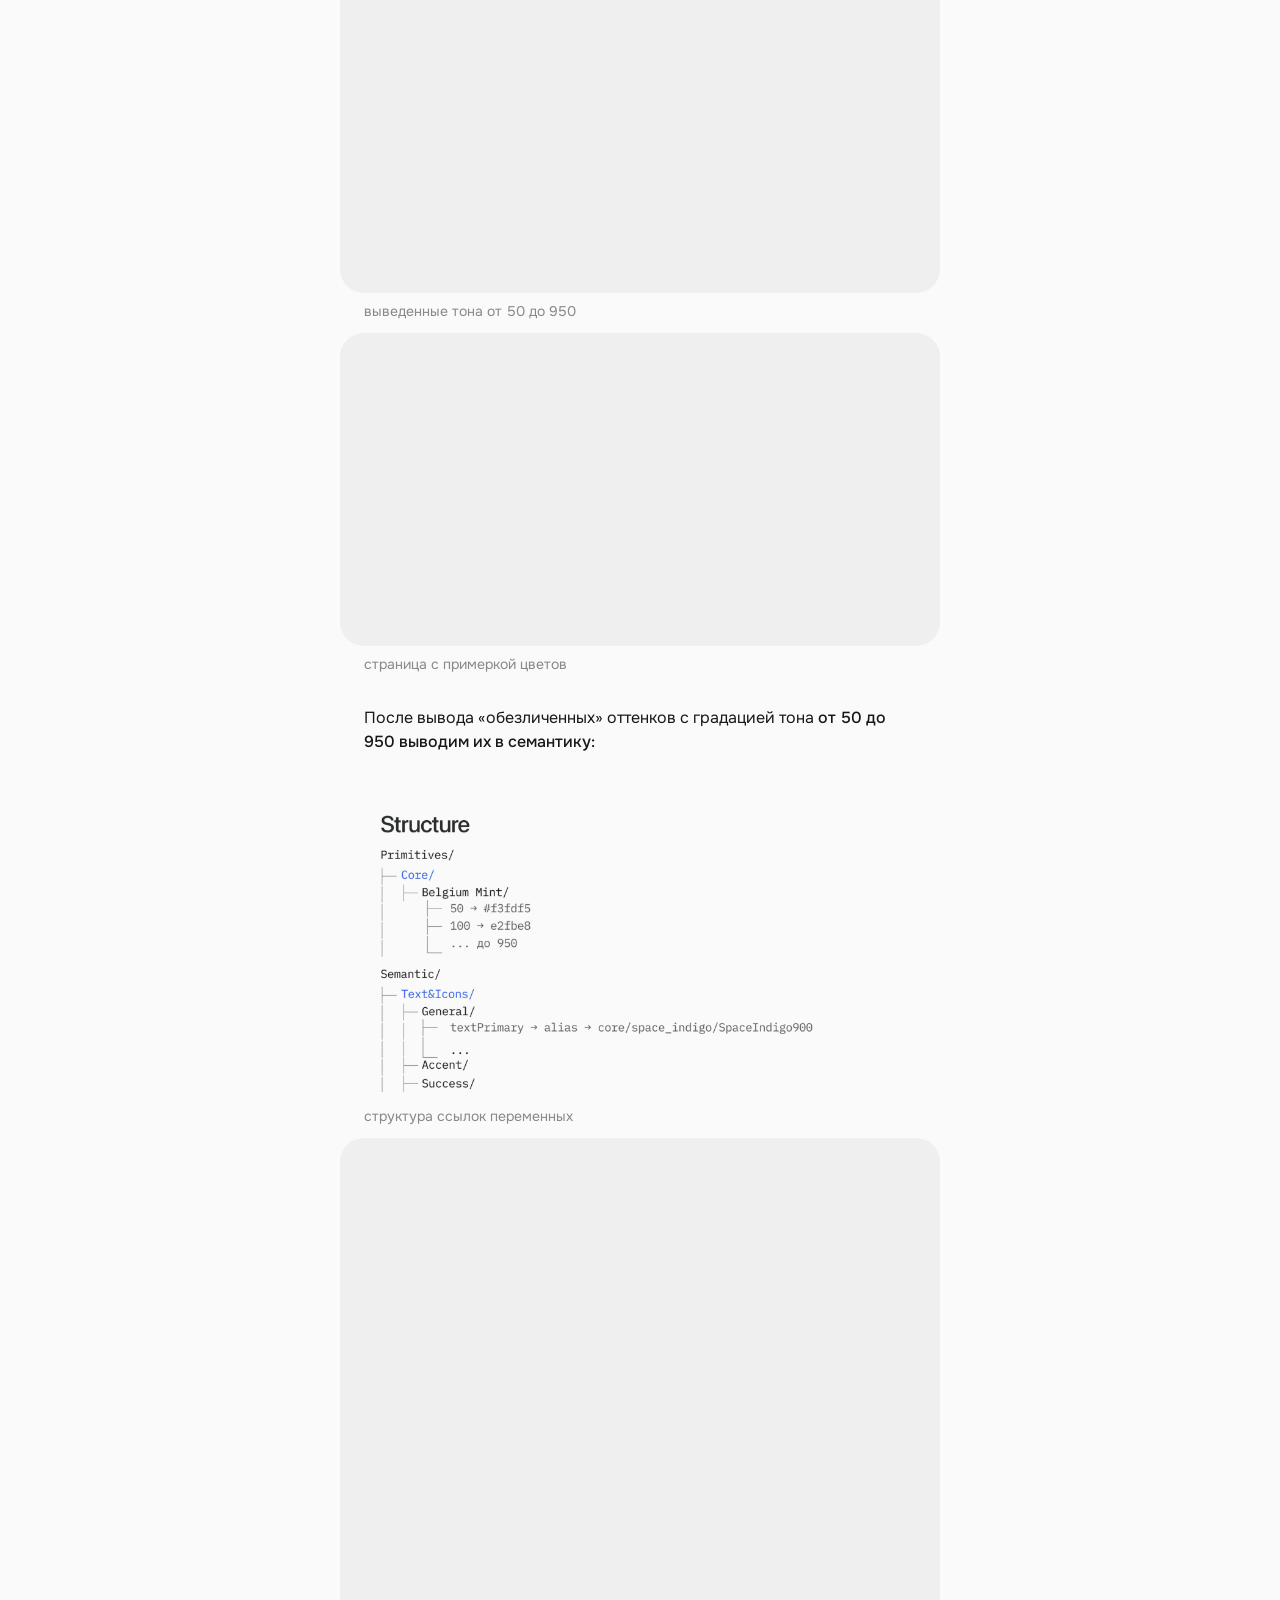
==== commit 0e54e7cc: "Откат размытия у верхнего края на страницах кейсов Co-Authored-By: Claude Opus 5.5 <noreply@anthropi" ====
--- a/case-cds.html
+++ b/case-cds.html
@@ -11,7 +11,6 @@
   <link rel="stylesheet" href="styles.css">
 </head>
 <body>
-<div class="top-blur" aria-hidden="true"></div>
 <main class="page">
 
   <header class="cs-head">
--- a/styles.css
+++ b/styles.css
@@ -228,20 +228,6 @@
   box-shadow: inset 0 0 6px rgba(255, 255, 255, 0.3);
 }
 
-/* размытие у верхнего края экрана на страницах кейсов:
-   контент плавно уходит под «матовое стекло» высотой ~64px */
-.top-blur {
-  position: fixed;
-  inset: 0 0 auto;
-  height: calc(64px + env(safe-area-inset-top, 0px));
-  z-index: 40;
-  pointer-events: none;
-  background: linear-gradient(to bottom, rgba(250, 250, 250, 0.7), rgba(250, 250, 250, 0));
-  -webkit-backdrop-filter: blur(12px);
-  backdrop-filter: blur(12px);
-  -webkit-mask-image: linear-gradient(to bottom, #000 35%, transparent);
-  mask-image: linear-gradient(to bottom, #000 35%, transparent);
-}
 
 .case__body { display: flex; flex-direction: column; gap: 4px; }
 .case__title { margin: 0; font-size: 18px; font-weight: 500; }
